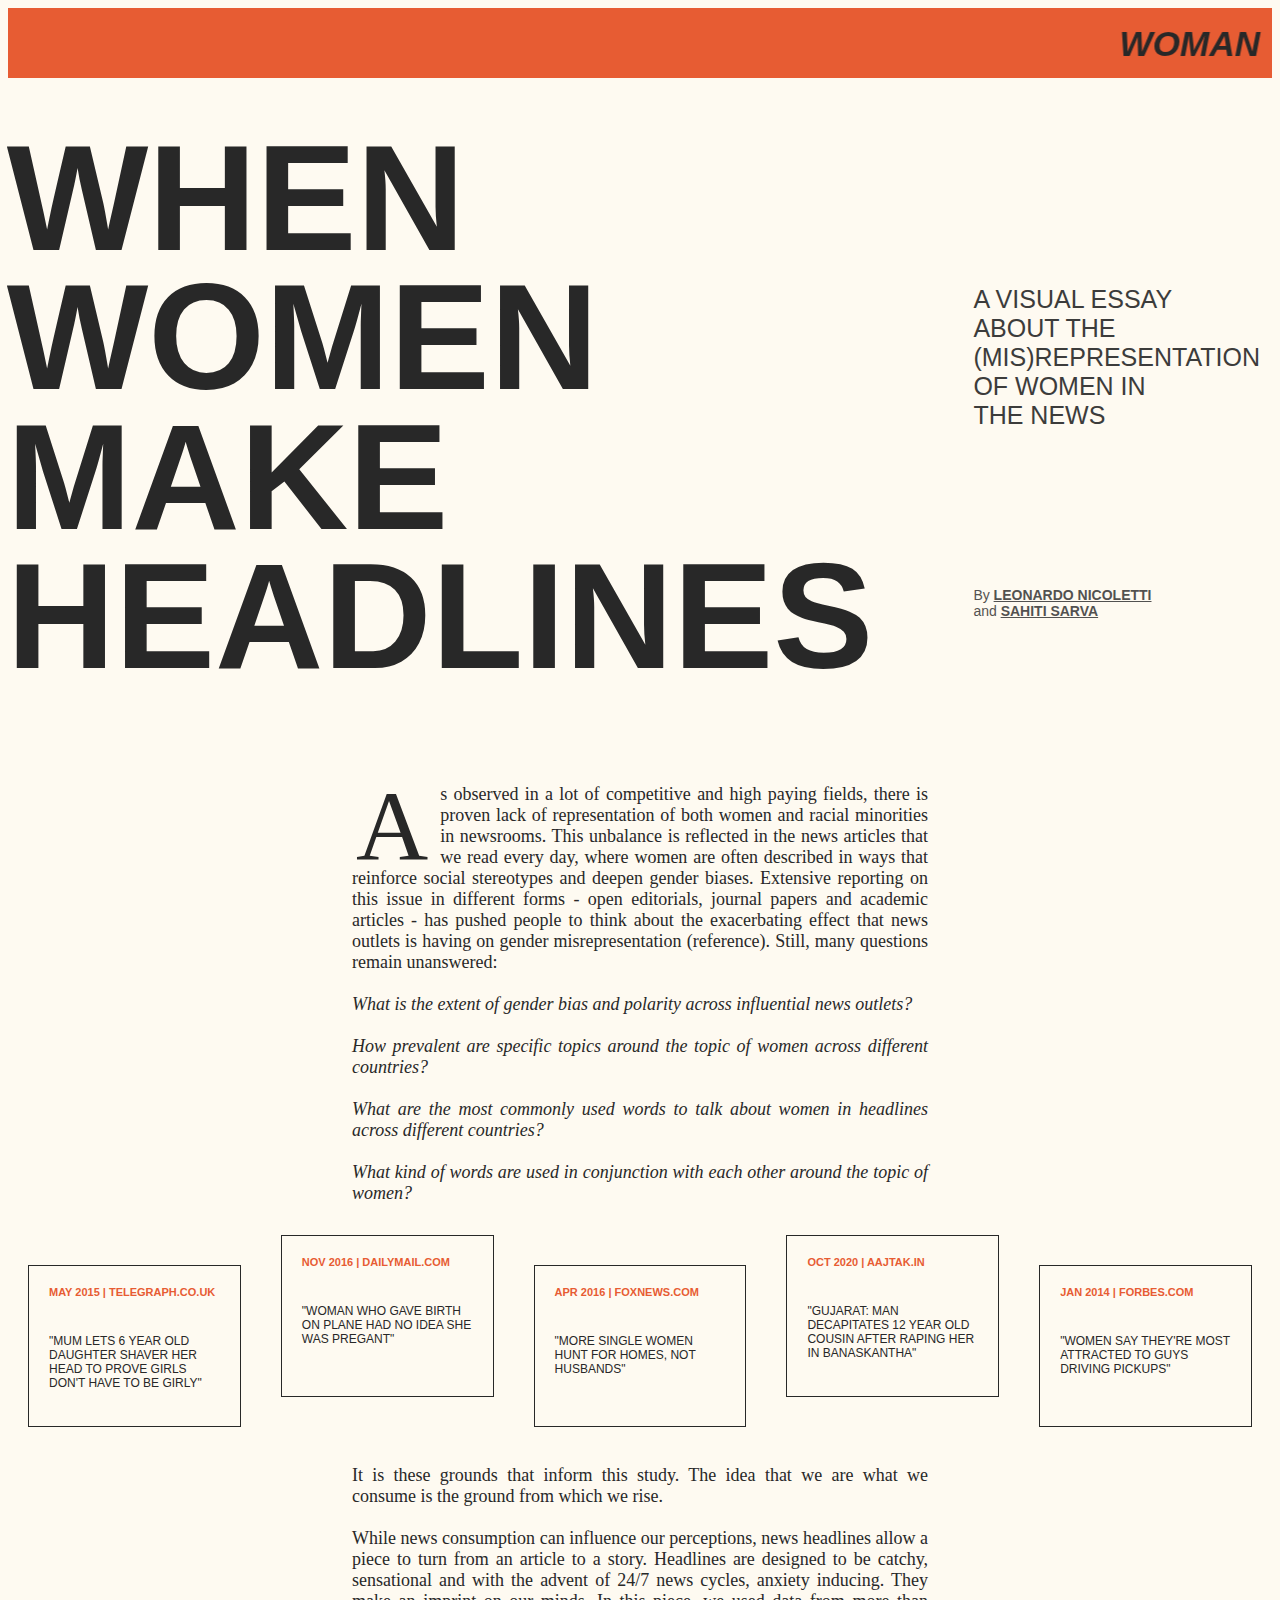
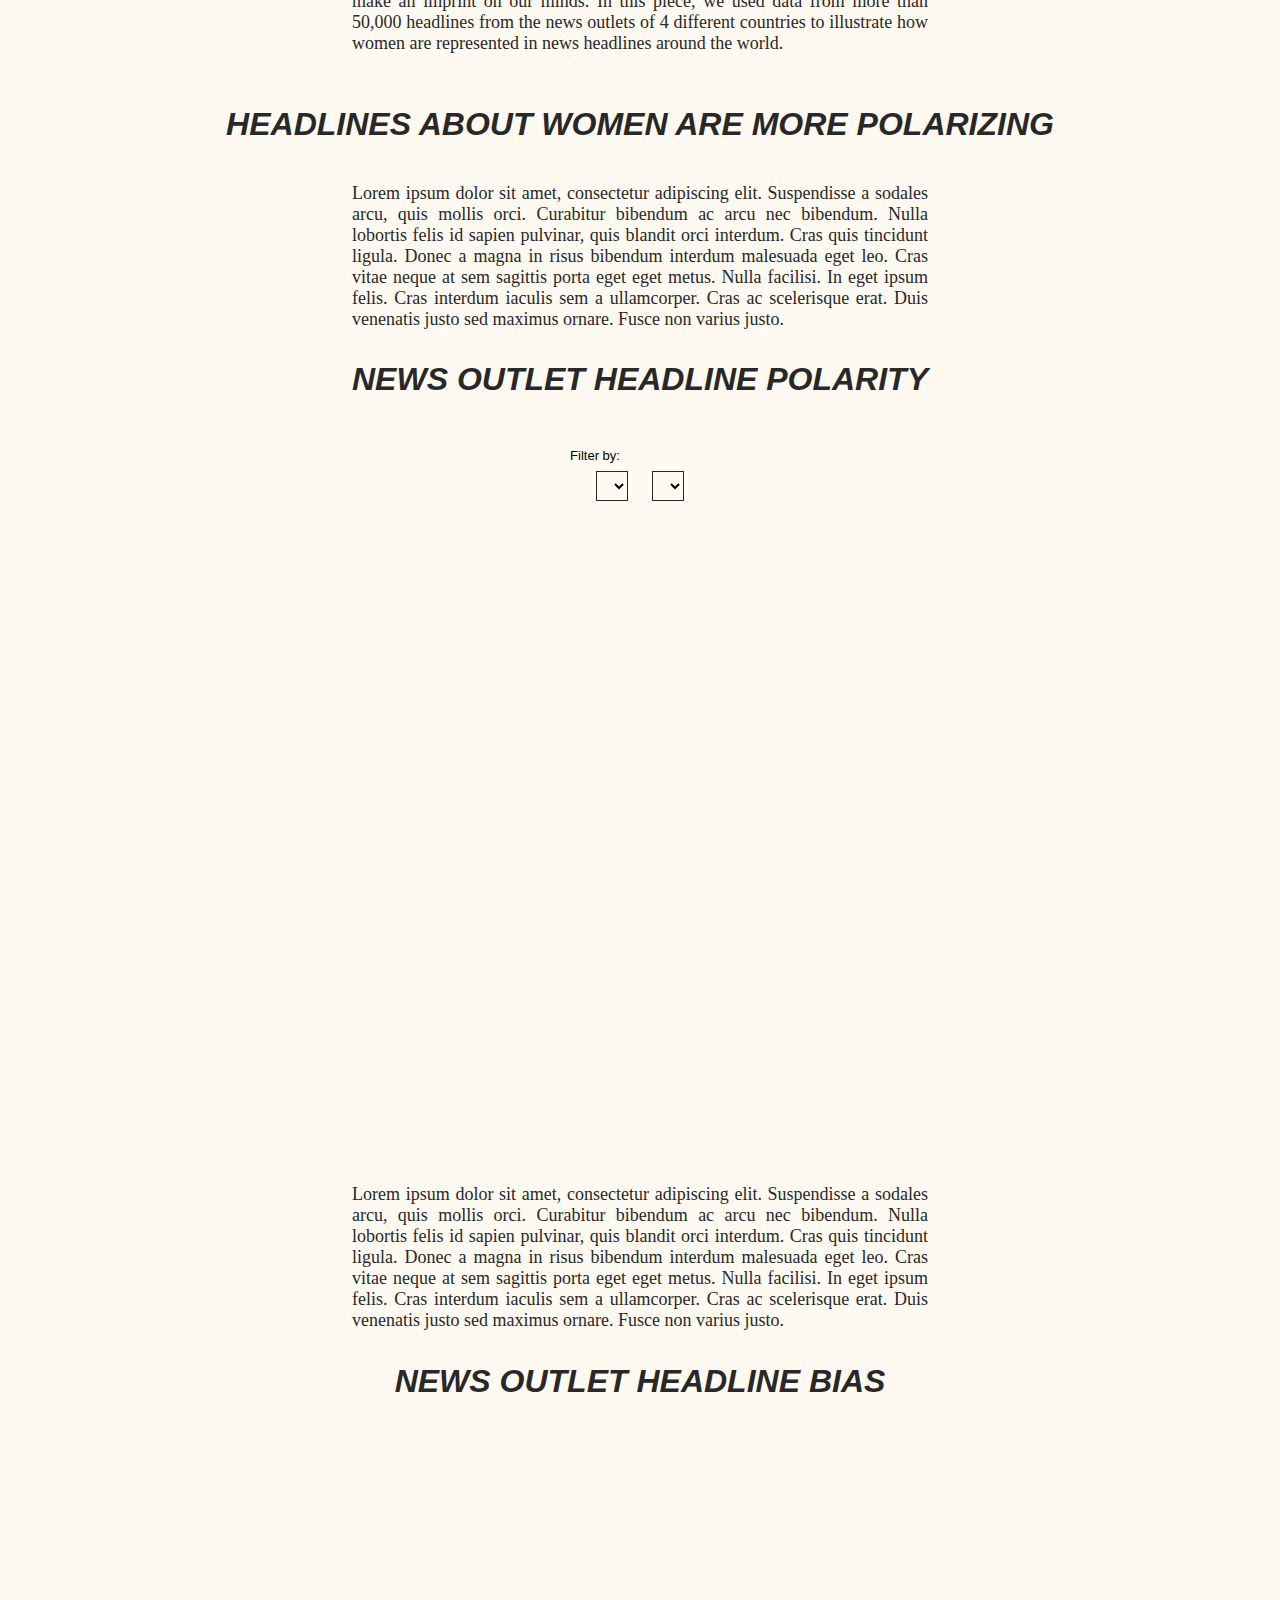
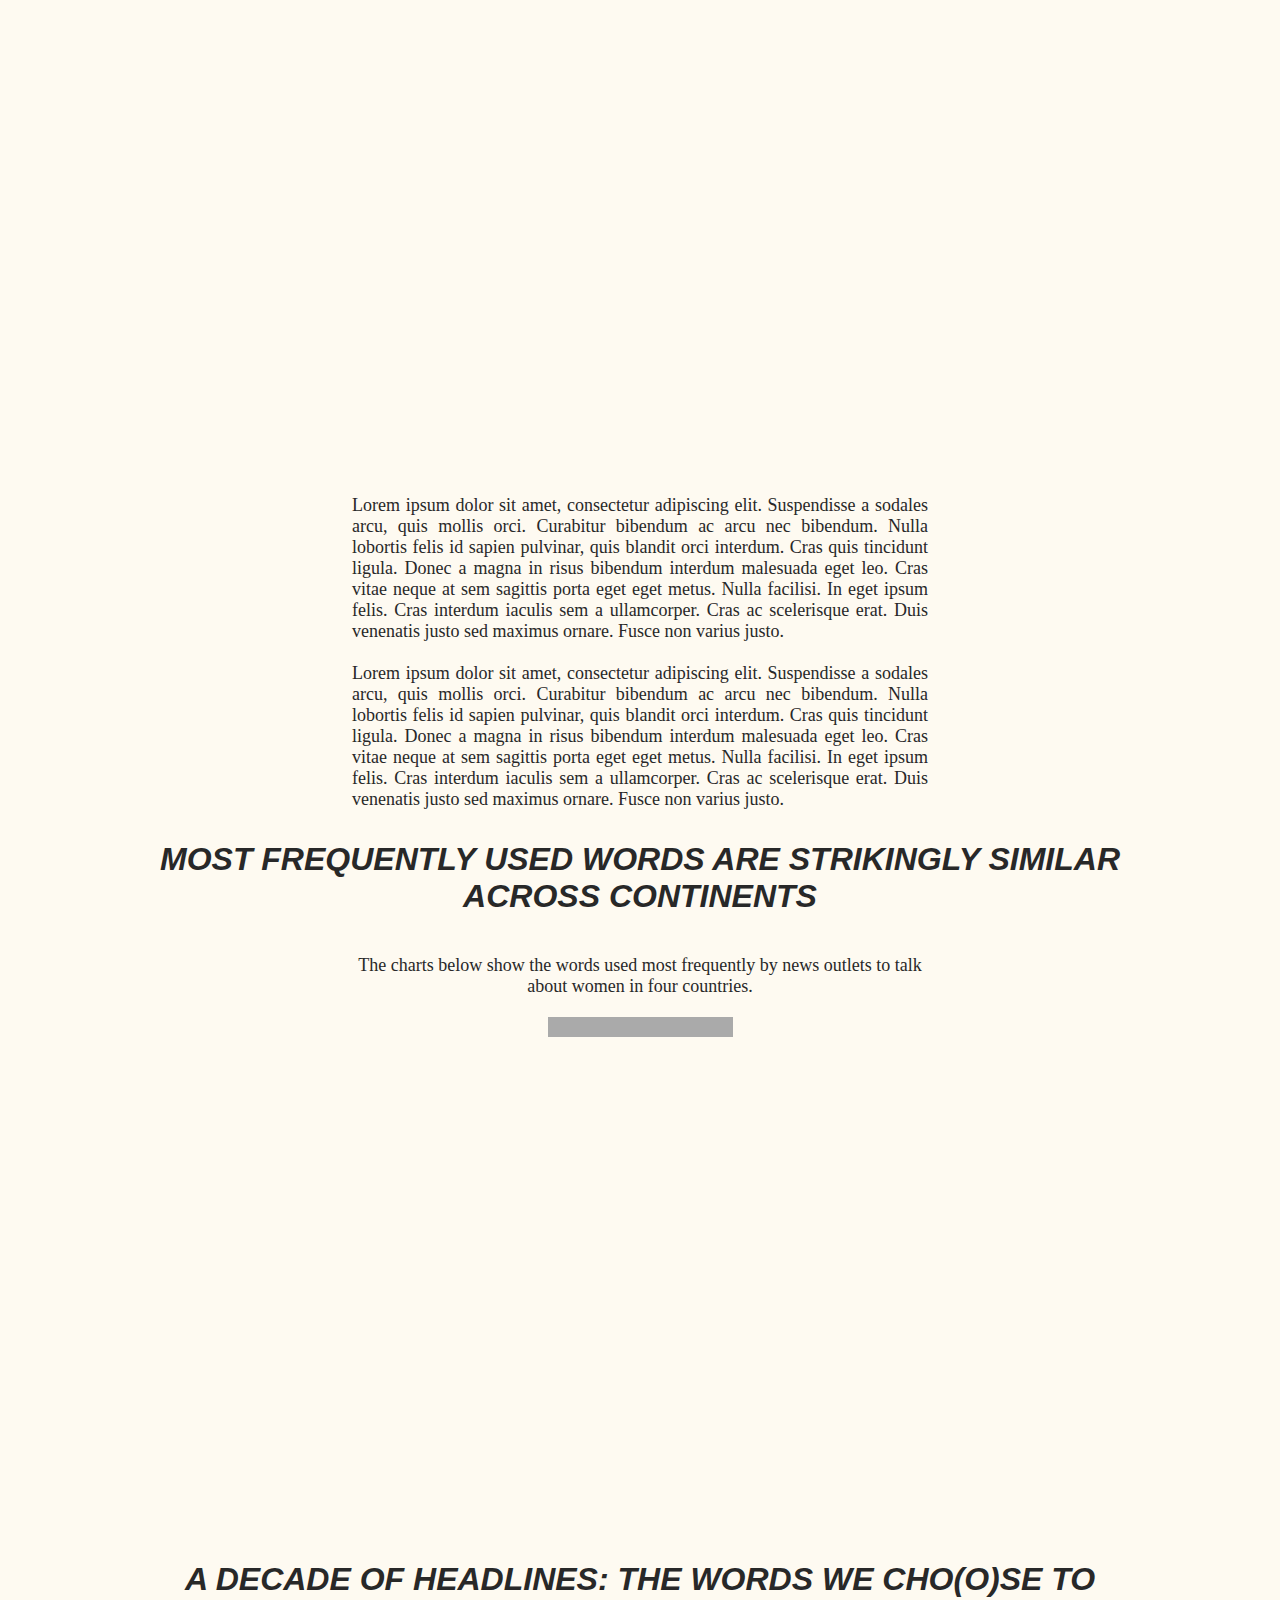
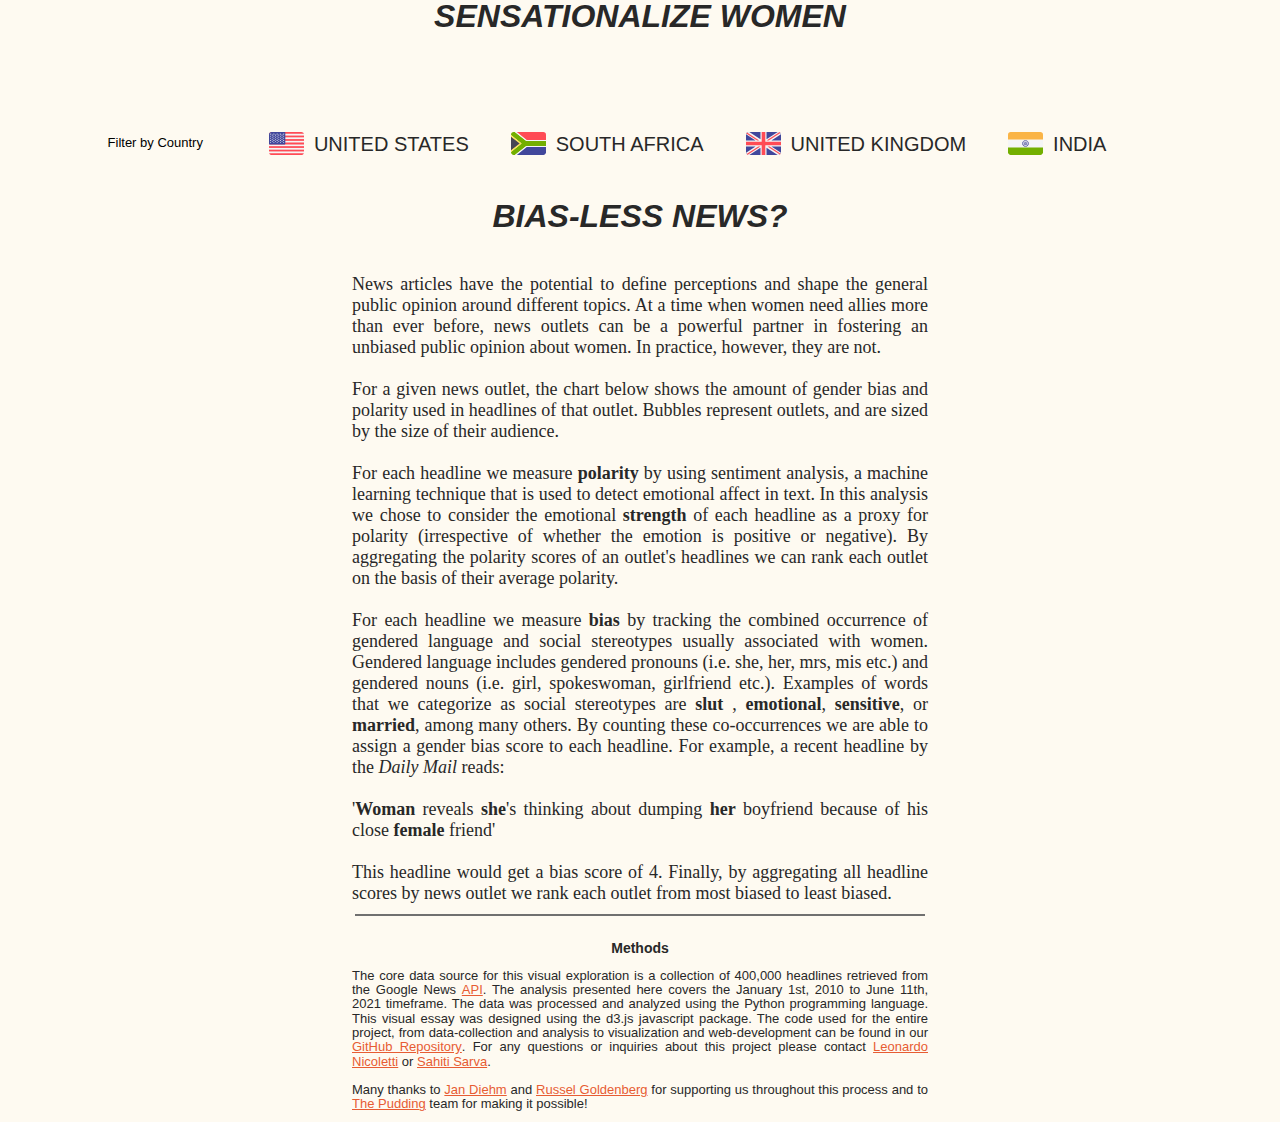
==== final_app/index.html @ f7dad6df "bubble chart filters work, tears of joy" ====
<html>

<head>
    <link rel="stylesheet" href="styles_light.css">
    <!-- <link rel="stylesheet" href="https://cdn.jsdelivr.net/gh/lnicoletti/womeninnews@latest/final_app/styles.css"> -->

</head>
 
<body> 
  <marquee class="txtscroll" behavior="scroll" scrollamount="20" direction="left"><h1> <b>Woman</b> with later start to periods, menopause more likely to reach age 90... <b>Woman</b> may be missing out on outpatient hospital care in northern India... <b>Woman</b> had fatal heart attack due to years of taking antipsychotics, inquest hears... <b>Woman</b> dies after house catches fire in Wythenshawe... <b>Woman</b> found dead in River Goyt following major emergency service presence... <b>Woman</b>, 33, dies following crash on M66 motorway near Bury... <b>Woman</b>, killed in Oldham named as man charged with murder... <b>Woman</b> banned from owning pets after dog left in dark cupboard to starve to death... <b>Woman</b> fined £650 for dropping cigarette butt in town centre... <b>Woman</b> arrested as armed police close off road for several hours... <b>Woman</b> who went missing before being found dead at park was suffering from depression, inquest opening hears... <b>Woman</b>, dies and girl, 16, seriously hurt after fire rips through home in Birmingham... <b>Woman</b> taken to hospital after falling from M60 bridge in early hours... <b>Woman</b> taken to hospital after being hit by car in Stockport... <b>Woman</b> taken to hospital after being rescued from Stalybridge canal... <b>Woman</b> nearly crashes into police officers on M60 after her husband is caught drink driving... <b>Woman</b> spends £10k transforming her home into a pink paradise... <b>Woman</b> confronts masked gang stealing catalytic converter, then this happened... <b>Woman</b> faked terminal cancer to dupe friends into paying for dream wedding... <b>Woman</b>, 31, found dead in a disused graveyard after 18 day search... <b>Woman</b>, two days away from being deported stabbed housemate 30 times... <b>Woman</b> who stabbed boyfriend while high on crack walks free in time for Christmas... <b>Woman</b> who gave birth on flight had no idea she was pregnant... <b>Women</b> suffer more with anxiety, depression during months of isolation due to COVID 19 Gender differences... <b>Women</b> are a valuable human resource, there should be zero tolerance towards gender insensitivity... <b>Women</b> in Data Science: Changing the rules of the game... <b>Woman</b> capable of creating history, future with formidable grace: Rahul Gandhi
</marquee>
  <div class="titleArt">
    <!-- <div class="titlewords">
    <h1 style = "text-align: left" class="title">When<hr class="titleSep"></h1>
    <h1 style = "text-align: left" class="title">Women<hr class="titleSep"></h1>
    <h1 style = "text-align: left" class="title">Make<hr class="titleSep"></h1>
    <h1 style = "text-align: left" class="title">Headlines<hr class="titleSep"></h1>
    </div> -->
      <div class="titlewords">
        <h1 style = "text-align: left" class="title">When</h1>
        <h1 style = "text-align: left" class="title">Women</h1>
        <h1 style = "text-align: left" class="title">Make</h1>
        <h1 style = "text-align: left" class="title">Headlines</h1>
      </div>
      <div class="titleCredits">
        <h1 class="subTitleArt">A visual essay about the (mis)representation of women in the news</h1><br><br><br><br><br><br><br>
        <p class="credits">By 
            <b><a href="https://www.leonardonicoletti.com" target="_blank" class="creditLink">Leonardo Nicoletti</a></b> <br>
            and <b><a href="https://twitter.com/sahitisarva" target="_blank" class="creditLink">Sahiti Sarva</a></b></h1>
      </div>
    </div>
    <!-- <div class="header">
    <h1 style = "text-align: center" class="subTitle" >A visual essay about the representation of women in the news</h1>
    </div>
    <p style = "text-align: center" class="credits">By 
        <b><a href="https://www.leonardonicoletti.com" target="_blank" class="creditLink">Leonardo Nicoletti</a></b> 
        and <b><a href="https://twitter.com/sahitisarva" target="_blank" class="creditLink">Sahiti Sarva</a></b></h1> -->
    <!-- INTRO -->
    <div class="subtitle">
        <p class="description"> 
            <span class="padded-dropcap">A</span>s observed in a lot of competitive and high paying fields, there is proven lack of representation of both women and racial 
            minorities in newsrooms. This unbalance is reflected in the news articles that we read every day, where women are often 
            described in ways that reinforce social stereotypes and deepen gender biases. Extensive reporting on this issue in different 
            forms - open editorials, journal papers and academic articles - has pushed people to think about the exacerbating effect that 
            news outlets is having on gender misrepresentation (reference). Still, many questions remain unanswered: <br> <br>

            <i>What is the extent of  gender bias and polarity across influential news outlets?</i> <br> <br>
            <i>How prevalent are specific topics around the topic of women across different countries?</i> <br> <br>
            <i>What are the most commonly used words to talk about women in headlines across different countries?</i> <br> <br>
            <i>What  kind  of  words  are  used  in  conjunction  with  each  other around the topic of women?</i> <br> <br>

          </div>
    <div class="exampleheadlines">
      <div class="tooltipTL" id="tooltipTLmid">
        <span style="font-size: 11px; color:#E75C33"><b>MAY 2015 | TELEGRAPH.CO.UK</b></span><br><br><br>
        <span style="font-size: 12px; color: #282828">"Mum lets 6 year old daughter shaver her head to prove girls don't have to be girly"</span>
      </div>
      <div class="tooltipTL" id="tooltipTLleft">
        <span style="font-size: 11px; color:#E75C33"><b>NOV 2016 | DAILYMAIL.COM</b></span><br><br><br>
        <span style="font-size: 12px; color: #282828">"Woman who gave birth on plane had no idea she was pregant"</span>
      </div>
      <div class="tooltipTL" id="tooltipTLmid">
        <span style="font-size: 11px; color:#E75C33"><b>APR 2016 | FOXNEWS.COM</b></span><br><br><br>
        <span style="font-size: 12px; color: #282828">"More single women hunt for homes, not husbands"</span>
      </div>
      <!-- <div class="tooltipTL"id="tooltipTLright">
        <span style="font-size: 11px; color:#E75C33"><b>FEB 2017 | NYPOST.COM</b></span><br><br><br>
        <span style="font-size: 12px; color: #282828">"Mom recalls moment she learned daughter killed herself over viral sex tape"</span>
      </div> -->
      <div class="tooltipTL"id="tooltipTLright">
        <span style="font-size: 11px; color:#E75C33"><b>OCT 2020 | AAJTAK.IN</b></span><br><br><br>
        <span style="font-size: 12px; color: #282828">"GUJARAT: man decapitates 12 year old cousin after raping her in Banaskantha"</span>
      </div>
      <div class="tooltipTL" id="tooltipTLmid">
        <span style="font-size: 11px; color:#E75C33"><b>JAN 2014 | FORBES.COM</b></span><br><br><br>
        <span style="font-size: 12px; color: #282828">"Women say they're most attracted to guys driving pickups"</span>
      </div>
    </div>
    <div class="subtitle">
      <p class="description"> 
            It is these grounds that inform this study. The idea that we are what we consume is the ground from which we rise. <br><br>

            While news consumption can influence our perceptions, news headlines allow a piece to turn from an article to a story. Headlines 
            are designed to be catchy, sensational and with the advent of 24/7 news cycles, anxiety inducing. They make an imprint on our minds.
            In this piece, we used data from more than 50,000 headlines from the news outlets of 4 different countries to illustrate how 
            women are represented in news headlines around the world. <br><br></p>
    </div>
    <!-- tooltipTL -->
    <div class="header">
      <h1 style = "text-align: center" class="sectionHeader">Headlines about women are more polarizing</h1>
      </div>
      <div class="lollipop" class="svg-container" style="text-align: center;">
        <div id="lollipopChart"></div>
      </div>
      <div class="subtitle">
        <p class="description"> 
          Lorem ipsum dolor sit amet, consectetur adipiscing elit. Suspendisse a sodales arcu, quis mollis orci. Curabitur bibendum ac arcu nec bibendum. Nulla lobortis felis id sapien pulvinar, quis blandit orci interdum. Cras quis tincidunt ligula. Donec a magna in risus bibendum interdum malesuada eget leo. Cras vitae neque at sem sagittis porta eget eget metus. Nulla facilisi. In eget ipsum felis. Cras interdum iaculis sem a ullamcorper. Cras ac scelerisque erat. Duis venenatis justo sed maximus ornare. Fusce non varius justo.
        </div>
    <div class="header">
      <h1 style = "text-align: center" class="sectionHeader">News outlet headline Polarity</h1>
      </div>
      <div class="bubbleFilters">
        <p style="text-align: center" class="annotationButton">Filter by:</p>
        <div>
          <select id="countrydropdown" class="dropdownOptions"></select>
          <select id="pubdropdown" class="dropdownOptions"></select>
        </div>
      </div>
    <div id="chartP" class="svg-container" style="text-align: center;">
      <svg id="bubblechartPolarity">
          <g class="xAxispolarity" />
          <g class="yAxispolarity" />
          <g id="bodypolarity" />
      </svg>
      </div>
    <div class="subtitle">
      <p class="description"> 
        Lorem ipsum dolor sit amet, consectetur adipiscing elit. Suspendisse a sodales arcu, quis mollis orci. Curabitur bibendum ac arcu nec bibendum. Nulla lobortis felis id sapien pulvinar, quis blandit orci interdum. Cras quis tincidunt ligula. Donec a magna in risus bibendum interdum malesuada eget leo. Cras vitae neque at sem sagittis porta eget eget metus. Nulla facilisi. In eget ipsum felis. Cras interdum iaculis sem a ullamcorper. Cras ac scelerisque erat. Duis venenatis justo sed maximus ornare. Fusce non varius justo.</p>
    </div>
    <div class="header" id="biasSection">
      <h1 style = "text-align: center" class="sectionHeader">News outlet headline bias</h1>
      </div>
    <div id="chartB" class="svg-container" style="text-align: center;">
      <svg id="bubblechartBias">
          <g class="xAxisbias" />
          <g class="yAxisbias" />
          <g id="bodybias" />
      </svg>
    </div>
    <div class="subtitle">
      <p class="description"> 
        Lorem ipsum dolor sit amet, consectetur adipiscing elit. Suspendisse a sodales arcu, quis mollis orci. Curabitur bibendum ac arcu nec bibendum. Nulla lobortis felis id sapien pulvinar, quis blandit orci interdum. Cras quis tincidunt ligula. Donec a magna in risus bibendum interdum malesuada eget leo. Cras vitae neque at sem sagittis porta eget eget metus. Nulla facilisi. In eget ipsum felis. Cras interdum iaculis sem a ullamcorper. Cras ac scelerisque erat. Duis venenatis justo sed maximus ornare. Fusce non varius justo.<br><br>
        Lorem ipsum dolor sit amet, consectetur adipiscing elit. Suspendisse a sodales arcu, quis mollis orci. Curabitur bibendum ac arcu nec bibendum. Nulla lobortis felis id sapien pulvinar, quis blandit orci interdum. Cras quis tincidunt ligula. Donec a magna in risus bibendum interdum malesuada eget leo. Cras vitae neque at sem sagittis porta eget eget metus. Nulla facilisi. In eget ipsum felis. Cras interdum iaculis sem a ullamcorper. Cras ac scelerisque erat. Duis venenatis justo sed maximus ornare. Fusce non varius justo.</p>
    </div>
    <div class="header">
      <h1 style = "text-align: center" class="sectionHeader" id="scoreboardsection">Most frequently used words are strikingly similar across continents</h1>
    </div>
    <div class="subtitle" style="text-align: center">
      <p class="description" style="text-align: center">The charts below show the words used most frequently by news outlets to talk about women in four countries. </p>
    </div>
    <div class="barLegend" style="text-align: center; align-items:center">
        <svg width="185" height="65" style="text-align: center;" id="barLegend">
            <rect width="185" height="20" style="fill:#aaa;stroke:none" />
        </svg>
    </div>
    <div class="centeredCont">
      <div class="container">
        <div id="chart1" class="freqBars"> </div>
        <div id="chart2" class="freqBars"> </div>
        <div id="chart3" class="freqBars"> </div>
        <div id="chart4" class="freqBars"> </div>
      </div>
    </div>
    <!-- 2 TEMPORAL CHART -->
    <div class="header">
    <h1 style = "text-align: center" class="sectionHeader">A decade of headlines: the words we cho(o)se to sensationalize women</h1>
    </div>
      <!-- <div class="subtitle">
        <p class="description">The charts below show the words used most frequently by news outlets to talk about women in <b>India</b>, <b>South Africa</b>,
                the <b>United Kingdom</b>, and the <b>United States</b>. The evolution of each word's usage is charted over time. Are 
                we moving towards more empowering reporting, or have our biases snowballed out of control?</p>
      </div> -->
        <div class="buttons">
          <p style="text-align: center" class="annotationButton">Filter by Country</p>
          <button class="country" value="USA">
            <img src="flags/united-states.svg" class="flag"/>
            <p>United States</p>
          </button>
          <button class="country" value="South Africa">
            <img src="flags/south-africa.svg" class="flag"/>
            <p>South Africa</p>
          </button>
          <button class="country" value="UK">
            <img src="flags/united-kingdom.svg" class="flag"/>
            <p>United Kingdom</p>
          </button>
          <button class="country" value="India">
            <img src="flags/india.svg" class="flag"/>
            <p>India</p>
          </button>
        </div>
      <div id = "stickyXaxis" style="text-align: center;"></div>
      <div id="smChart" class="svg-container3" style="text-align: center;"></div>
    </div>
    <!-- 3 BIAS BUBBLE CHART -->
    <!-- <div class="header" id="bubbleSection">
    <h1 style = "text-align: center" class="sectionHeader">Innocent outlets? The influence of news platforms in reinforcing gender biases</h1>
    </div> -->
    <div class="header" id="conclusionSection">
      <h1 style = "text-align: center" class="sectionHeader">Bias-less news?</h1>
    </div>
    <div class="subtitle">
        <p class="description"> 
            News articles have the potential to define perceptions and shape the general public opinion around 
            different topics. At a time when women need allies more than ever before, news outlets can be a powerful partner in fostering 
            an unbiased public opinion about women. In practice, however, they are not.  <br><br>

            For a given news outlet, the chart below shows the amount of gender bias and polarity
            used in headlines of that outlet. Bubbles represent outlets, and are sized by the size of their audience. <br><br>
            
            For each headline we measure <b>polarity</b> by using sentiment analysis, a machine learning technique that is used to detect 
            emotional affect in text. In this analysis we chose to consider the emotional <b>strength</b> of each headline as a proxy for
            polarity (irrespective of whether the emotion is positive or negative). By aggregating the polarity scores of an outlet's headlines
            we can rank each outlet on the basis of their average polarity. <br><br>

            For each headline we measure <b>bias</b> by tracking the combined occurrence of gendered language and social stereotypes 
            usually associated with women. Gendered language includes gendered pronouns (i.e. she, her, mrs, mis etc.) and 
            gendered nouns (i.e. girl, spokeswoman, girlfriend etc.). Examples of words that we categorize as social stereotypes 
            are <b> slut </b>, <b>emotional</b>, <b>sensitive</b>, or <b>married</b>, among many others. By counting these co-occurrences 
            we are able to assign a gender bias score to each headline. For example, a recent headline by the <i>Daily Mail</i> reads:<br><br>
             '<b>Woman</b> reveals <b>she</b>'s thinking about dumping <b>her</b> boyfriend because of his close <b>female</b> friend'<br><br> 
            This headline would get a bias score of 4. Finally, by aggregating all headline scores by news outlet we rank each outlet from most biased to least biased.
    </div>
    <!-- <div class="buttons">
        <h2 style = "text-align: center">Which news outlets are more <button id="Gender Bias" type="button" value="bias">biased</button>
        or <button id="Polarity" type="button" value="polarity">polarizing</button> when talking about <b>women</b>?</h2>
    </div> -->
    <hr class="methodSep">
    <h5 class="inputTitle">Methods</h4>
    <div class="subtitle">
        <p class="methodDescription"> 
            The core data source for this visual exploration is a collection of 400,000 headlines retrieved from the Google News 
            <a href="https://rapidapi.com/newscatcher-api-newscatcher-api-default/api/google-news/pricing" target="_blank" class="intextLink">API</a>. 
            The analysis presented here covers the January 1st, 2010 to June 11th, 2021 timeframe. The data was processed and analyzed using the Python programming language.
            This visual essay was designed using the d3.js javascript package. The code used for the entire project, from data-collection and analysis to visualization and web-development can be found 
            in our <a href="https://github.com/lnicoletti/womeninnews" target="_blank" class="intextLink">GitHub Repository</a>. For any questions or inquiries about this project
            please contact <a href="https://www.leonardonicoletti.com/about" target="_blank" class="intextLink">Leonardo Nicoletti</a> or 
            <a href="https://twitter.com/sahitisarva" target="_blank" class="intextLink">Sahiti Sarva</a>.<br><br>
            Many thanks to <a href="https://pudding.cool/author/jan-diehm/" target="_blank" class="intextLink">Jan Diehm</a>
            and <a href="https://pudding.cool/author/russell-goldenberg/" target="_blank" class="intextLink">Russel Goldenberg</a> for supporting us throughout this process and to 
            <a href="https://pudding.cool/" target="_blank" class="intextLink">The Pudding</a> team for making it possible!</p>
    </div>
    <svg id="tooltipHeadline"></svg>
    <div id="tooltipInfo"></div>
</body>
<script src="https://d3js.org/d3.v6.min.js"></script>
<!-- <script src="https://cdnjs.cloudflare.com/ajax/libs/d3/5.10.0/d3.js" integrity="sha512-DyoWbEfs+NLId7Ocar5ViC9tUvCns1vA3y4hwGylwZ6t1Xi7zf2OKWYEf2O/ZzycZcVEuXc4Gxxb6cwY15niHg==" crossorigin="anonymous"></script><script src="https://cdnjs.cloudflare.com/ajax/libs/jquery/3.5.1/jquery.min.js"></script> -->
<script src="https://cdnjs.cloudflare.com/ajax/libs/jquery/3.5.1/jquery.min.js"></script>
<script src="index.js"></script>
<!-- <script src="https://cdn.jsdelivr.net/gh/lnicoletti/womeninnews@4856f13/final_app/index.js"></script> -->


</html>
---- final_app/styles_light.css ----
/* CSS Styles */

/* scrolling text at the top */

   /* -------- Marquee method*/

   .txtscroll {
    height: 70px;  
    /* overflow:hidden; */
    /* position: relative; */
    background-color:#E75C33;
   }

   .txtscroll h1 {
    font-size: 2.2em;
    color: #282828;
    /* position: absolute; */
    font-family: Arial, Helvetica, sans-serif;
    text-transform: uppercase;
    font-weight: 500;
    margin: 16;
    font-style: italic;
    /* line-height: 50px; */
    /* text-align: left; */

   }

/* ---------------------- */
body {
    background-color: #FEFAF1;
}

.annotation {
    fill: black;
    font-family: Helvetica;
    font-size: 13px;
    text-anchor: middle;
    transform: translate(-45px, 6px)
}

.annotationButton {
    fill: black;
    font-family: Helvetica;
    font-size: 13px;
    text-anchor: middle;
    transform: translate(-45px, 15px)
}
.padded-dropcap {
    padding-left: 10px;
    padding-right: 10px;
    float: left;
    position: relative;
    top: -0.15em;
    margin-bottom: -0.5em;
    margin-left: -6px;
    margin-right: 2px;
    font-size: 100px;
    font-family: Georgia;
    color: #282828;
  }

  #hoverGuide {
    font-size: 17px;
    fill:#282828;
    font-weight: bold; 
    font-family: sans-serif;
  }

  #hoverGuideLine {
      stroke: #282828;
      stroke-width: 0.8px;
  }

  .txt-rotate {
    fill: #282828;
  }
  
#tooltipText {
    /* border: solid 1px #282828;
    top: 10px;
    left: 0px;
    padding: 5px; */
    /* font-size: 12px; */
    font-family: Arial, Helvetica, sans-serif;
    /* position: fixed; */
    display: block;
    /* background-color: none; */
    /* fill:rgb(196, 195, 195);            */
    /* color:#282828;            */
}

.tooltipTL {
    font-family: Arial, Helvetica, sans-serif;
    /* font-size: 10px; */
    color: #161616;
    background-color: #FEFAF1;
    border: 1.5px #282828 solid;
    /* font-weight: 500; */
}

#tooltipTLleft {
    width: 220px;
    height: 120px;
    margin-left: 20;
    margin-right: 20;
    padding:20;
    text-transform: uppercase;
}

#tooltipTLmid{
    width: 220px;
    height: 120px;
    transform: translateY(30px);
    margin-left: 20;
    margin-right: 20;
    padding:20;
    text-transform: uppercase;
}

#tooltipTLright {
    width: 220px;
    height: 120px;
    margin-left: 20;
    margin-right: 20;
    padding:20;
    text-transform: uppercase;
}

.exampleheadlines {
    display: flex;
    flex-direction: row;
    /* text-align: center; */
    justify-content: center;
    margin-bottom: 50;
}

#tooltipHeadline {
    /* border: solid 1px #282828; */
    top: 10px;
    left: 0px;
    padding: 5px;
    position:fixed;
    visibility: hidden;
    /* opacity:0; */
    /* hide it for when theres no hovering */
    /* display:none; */
    background-color: #FEFAF1;
}


#tooltipHeadline path {
    fill: none
}

.forceText {
font-weight: bold;
font-family: Arial, Helvetica, sans-serif;
font-size: 8px;
text-anchor: middle;
fill: silver;
}

.forceCircles {
    fill: #FEFAF1;
    /* opacity: 1; */
    stroke: #282828;
    stroke-width: 0.6px;
    /* stroke: #FEFAF1 */
}

.themesText {
    font-weight: bold;
    font-family: Arial, Helvetica, sans-serif;
    font-size: 14px;
    text-anchor: middle;
    fill: #282828;
    }

/* .forceLogo {
    display: ;
    margin-left: auto;
    margin-right: auto;
    width: 5%;
    display: flex;
    align-items: center;
    justify-content: center;

    } */

/* .xAxis text, .yAxis text{
fill: silver;
font-size: 10px;
font-family: Arial, Helvetica, sans-serif;
} */

.xAxis line, .yAxis line{
stroke: silver;
}

.xAxis text {
font-family: Arial, Helvetica, sans-serif;
}

.xAxis path, .yAxis path {
  display: none;
}

#xAxisLabel {
    font-size: 17px;
    fill: #282828;
    font-family: sans-serif

}

.axisLabel {
font-weight: bold;
font-family: Arial, Helvetica, sans-serif;
}

h1 {
    /* text-align: left; */
    font-family: Georgia;
    /* font-size: x-large; */
    font-style: bold;
    color: #282828
    }

.title {
    /* margin-top: 80px; */
    margin-bottom: 30px;
    font-weight:900;
    font-size:150px;
    max-width: 1200px;
    text-align: center;
    font-family: Arial, Helvetica, sans-serif;
    /* font-family: Georgia, 'Times New Roman', Times, serif; */
    /* font-size: x-large; */
    font-style: bold;
    text-transform: uppercase;
    color: #282828;
    /* font-weight: 900; */
    /* font-size: 200px; */
    line-height: 39px;
}

.subTitleArt {
    font-weight:500;
    font-size:25px;
    opacity: 0.9;
    font-family: Arial, Helvetica, sans-serif;
    text-transform: uppercase;
    /* padding-left: 1000px; */
    /* padding-right: 200px; */
    /* margin-top: 0px;
    margin-bottom: 0px; */
}

.creditLink{
    color: #282828;
    text-transform: uppercase;
}

.credits {
    font-weight:500;
    font-size:14;
    opacity: 0.8;
    /* margin-bottom: 50px; */
    font-family: Arial, Helvetica, sans-serif;
    color: #282828;
    position:absolute;
}

.sectionHeader {
    /* text-align: left; */
    font-family: Arial, Helvetica, sans-serif;
    font-style: italic;
    font-weight: 900px;
    color: #282828;
    max-width: 1000;
    text-anchor: middle;
    justify-content:left;
    text-transform: uppercase;
    }

h2 {
    /* text-align: left; */
    font-family: Georgia;
    /* font-size: x-large; */
    font-style: bold;
    color: #282828
    }

h4 {
/* text-align: left; */
font-family: Cambria, Cochin, Georgia, Times, 'Times New Roman', serif;
font-size: x-large;
font-style: bold;
color: #282828
}

h5 {
/* text-align: left; */
font-family: Cambria, Cochin, Georgia, Times, 'Times New Roman', serif;
font-size:medium;
/* font-style:oblique; */
font-weight: 600;
text-align: center;
margin-bottom: 0;
color: #282828
}

.description {
max-width: 45vw;
text-align: justify;
text-anchor: middle;
color: #282828;
/* font-family: Verdana, Geneva, Tahoma, sans-serif; */
font-family: Georgia, 'Times New Roman', Times, serif;
font-size: 18px;
margin-bottom: 0;
}

.subtitle {
margin-top: 0;
margin-bottom: 10;
display: flex;
justify-content: center;
}

.header {
justify-content: center;
display: flex;
text-anchor: middle;
}

.titleArt {
justify-content: center;
display: flex;
text-anchor: middle;
margin-bottom: 100px;
/* padding: 100px; */
flex-direction: row;
/* border: 1px red solid; */
/* max-width: 100%; */
/* margin-top: 100px; */
/* border: 2px solid #282828; */
}

/* .titlewords { */
    /* border: 1.5px solid #282828;
    padding-top: 0px;
    transform: translate(); */
    /* margin-left: 0px; */
    /* margin-right: 50px; */

/* } */

.titlesep {
  width: 100%;
  /* margin-left: auto;
  margin-right: auto; */
  border: 0.1px solid #282828;
  transform: translate(0,32px);
  line-height: 0px;
  margin-top: 0px;
  margin-bottom: 0px;
}

.titleCredits {
    justify-content: center;
    /* display: flex; */
    /* text-anchor: middle; */
    /* text-align: center; */
    vertical-align: middle;
    max-width: 200px;
    padding-left: 100px;
    padding-right: 100px;
    padding-top: 190px;
    /* border:1px solid #282828 */
    /* margin-left: 50px; */
    /* margin-right: 0px; */

}

.dropOptions {
font-family: Cambria, Cochin, Georgia, Times, 'Times New Roman', serif;
font-size: x-large;
font-weight: bold;
}

.buttons {
justify-content: center;
display: flex;
margin-top: 50px;
}

button {
border-color: #FEFAF1;
background-color: #FEFAF1;
color: #282828;
font-weight: 400px;
border-style:solid;
border-width: 1;
/* color: white; */
padding: 0px 20px;
margin-top: 5;
text-align: center;
text-decoration: none;
/* display: inline-block; */
font-size: 20px;
font-family: Arial, Helvetica, sans-serif;
text-transform: uppercase;
/* max-height: 500px; */
/* transform: translateY(9px); */
}

/* button text {
    transform: translateY(100px);
} */



#wordFreq {
    margin-top: 0;
    margin-bottom: 100
}

button:hover {
background-color: #fdf4de;
color: #161616;
}

button:focus {
    background-color: #F7DC5B    ;
    color: #161616;
    font-weight: 900px;

    }

/* button:focus{
font-weight: bold;
} */

select::selection{
    background-color: #F7DC5B    ;
    color: #161616;
    font-weight: 900px;
}

.flag {
    /* padding: 10px; */
    height:35px;
    text-anchor: middle;
    padding-right: 10px;
    transform: translateY(13px);

}

.country {
    display: flex;
    flex-direction: row
}

.search {
text-align: center;
}

.legend circle {
fill: none;
stroke: #282828;
}

.legendBubble {
    fill: none;
    stroke: #282828;
    stroke-width: 0.8;
    }

.legend text {
fill: silver;
font: 8px sans-serif;
text-anchor: end;
}

.svg-container {
display: inline-block;
position: relative;
width: 95%;
padding-bottom: 40%;
margin-left: 2.5%;
margin-right: 2.5%;
vertical-align: top;
overflow: hidden;
}

.svg-container2 {
    display: inline-block;
    position: relative;
    width: 95%;
    padding-bottom: 50%;
    margin-left: 2.5%;
    margin-right: 2.5%;
    vertical-align: top;
    overflow: hidden;
    }

.svg-content {
display: inline-block;
position: absolute;
text-align: center;
top: 50;
left: 0;
}

#tooltipCluster {
    border: solid 1px #282828;
    padding: 10px;
    /* change the tooltip so that its position can be moved around */
    position: fixed;
    /* hide it for when theres no hovering */
    display: block;
    /* background-color: white; */
    color:#03071e;            
}

#tooltipInfo {
    border: solid 1px #282828;
    /* visibility:hidden; */
    padding: 10px;
    max-width: 180px;
    text-align: justify;
    /* change the tooltip so that its position can be moved around */
    position: fixed;
    /* hide it for when theres no hovering */
    display: block;
    color: #282828; 
    /* background-color: white; */
    background-color: #FEFAF1;           
}

.clusterLegend {
    display: block;
    margin-left: auto;
    margin-right: auto;
    /* width: 50%; */
  }

.netbars {
    display: grid;
    grid-template-columns: 27vw 65vw; 
    grid-template-rows: 60vh 60vh 60vh 60vh;
    column-gap: 0vw;
    row-gap: 40vh;
    align-items: center;
    margin-top:30vh;
    margin-left:4vw;
    margin-right:4vw;
    }

.barLegend {
    margin-top:20px;
    padding-bottom:10px
}

/* .barLegendText {
    font-size: 12px;
    font-family: sans-serif;
    fill:silver;
    text-anchor: start;
    text-align:center;
    opacity:0.65
} */

.barLegendText {
    font-size: 13px;
    font-family: Georgia;
    fill:silver;
    text-anchor: start;
    text-align:left;
    opacity:0.9;
    font-weight: 800;
}

/* sticky axis for wavy chart */
#stickyXaxis {
    /* position: -webkit-sticky; */
    position: sticky;
    top: 0;
    background-color: #FEFAF1;
    fill: #282828;
    color: #282828;
    stroke-width: 1;
    font-weight: 800;
    font-size: 12
    /* z-index:0; */
}

.wordText {
    text-anchor: end;
    fill: #282828;
    font-weight: bold;
    font-size: 14px;
    font-family: Helvetica;
    text-transform: uppercase
}


.timeRuler {
    z-index:10;
    position:fixed;
    stroke:#282828;
    fill: none;
    stroke-width: 1;
    width: 20;
    /* opacity: 0.2 */

}

/* .SMaxisSticky {
    background-color: #c0c0c0;
    position:fixed;
    top:0;
    width:100%;
    z-index:100;
} */

/* FIRST BAR CHART */

/* .container {
    display: grid;
    grid-template-columns: repeat(auto-fit, 17vw);
    grid-template-rows: 70vh; 
    grid-column-gap: 2vw;
    transform: translateX(12vw)
  } */
    /* grid-template-columns: 15vw 15vw 15vw 15vw; */
    /* grid-template-columns: repeat(auto-fit, 17vw); */
    /* align-items: center; */
    /* justify-items: center;  */

  .container {
    display: flex;
    flex-wrap: nowrap;
    flex-direction:row;
    justify-content: center;
    /* flex-direction: row; */
    /* grid-template-columns: 15vw 15vw 15vw 15vw; */
    /* grid-template-columns: repeat(auto-fit, 17vw); */
    /* grid-template-columns: repeat(auto-fit, 17vw);
    grid-template-rows: 70vh; 
    grid-column-gap: 2vw;
    transform: translateX(12vw) */
    /* align-items: center; */
    /* justify-items: center;  */
  }

  /* .centeredCont {
    justify-content: center;
    align-items: center;
    justify-items: center;
    text-align: center;

    } */
  

  .freqBars {
    width: 16vw;
    height:35vw
    /* margin: 0 auto; */
  }

  .movingHeadline{
    font-size: 20px;
    font-family: sans-serif
}

#hlAnimation {
    height: 15vh;
}

.barChart {
    /* font-size: 13px;
    font-family: Helvetica; */
    /* fill:cyan; */
    text-anchor: start;
    text-align:left;

}

.yAxis text {
    font-family: Arial, Helvetica, sans-serif;
    text-align: center;
    text-anchor: end;
    fill: silver;
    font-weight: bold;
}
    

span{
    color: silver;
    font-family: sans-serif
}

/* method section */

.inputTitle {
    font-family: Arial, Helvetica, sans-serif;
    font-size:14px;
    color: #282828;
  }

  .methodDescription {
    /* max-width: 520px; */
    text-align: justify;
    text-anchor: middle;
    /* color: rgb(167, 167, 167); */
    font-family: Verdana, Geneva, Tahoma, sans-serif;
    font-size: small;
    margin-bottom: 0;
    line-height: 1.1;
    max-width: 45vw;
    text-align: justify;
    text-anchor: middle;
    color: #282828;
    /* color: rgb(167, 167, 167); */
    /* font-family: Verdana, Geneva, Tahoma, sans-serif; */
}

.methodSep {
  width: 45%;
  margin-left: auto;
  margin-right: auto;
  border: 0.1px solid;
  color:rgb(112, 112, 112)

}

.intextLink{
    color: #E75C33;
    font-weight:500;
    text-decoration: underline;
  }

  /* Polarity Comparison bubble chart styling */
  .polarityCompyAxis text {
    font-family: Helvetica;
    text-align: left;
    text-anchor: end;
    fill: #282828;
    font-size: 14px;
    font-weight: bold;
    text-transform: uppercase;
  }
  
   .grid {
    stroke: lightgrey;
    stroke-width: 1px;
    
    shape-rendering: crispEdges;
  }
  
  .polarityCompBubbleLeft {
    /* fill: #FEFAF1; */
    fill: #282828;
    stroke: #282828;
    stroke-width: 2.5px;
    box-sizing: border-box;
  
  }
  
  .polarityCompBubbleRight {
    fill: #0BBF99;
    stroke: #282828;
    /* fill: #FEFAF1;
    stroke: #0BBF99; */
    stroke-width: 2.5px;
    box-sizing: border-box;
    
  }
  
  .polarityCompFemText {
    fill: #0BBF99;
    font-family: Helvetica;
    font-weight: bold;
    font-size: 13px;
    text-anchor: middle;
    transform: translate(0,-40px);
  }

  .polarityDiffAnnotation {
    fill: #0BBF99;
    font-family: Helvetica;
    font-weight: 400;
    font-size: 12px;
    text-anchor: left;
    transform: translate(20px, -10px);
  }
  
  .polarityCompAllText {
    fill: black;
    font-family: Helvetica;
    font-size: 13px;
    text-anchor: middle;
    transform: translate(0,-20px)
  }
  
  
  .polarityCompxAxisLabel {
    font-size: 12px;
    fill: #282828;
    font-family: sans-serif
  
  }
  
  
  .polarityCompxAxis {
    display:none;
  } 

  .lollipop {
      transform: translate(-90px, 0);
  }

  /* dropdown */

  .dropdownOptions {
    border-color:#282828;
    background-color: #FEFAF1;
    border-width: 0.5;
    border-style: solid;
    font-size: 14px;
    text-transform: uppercase;
    /* font-weight: bold; */
    padding: 5;
    margin: 10;
  }

  .dropdownOptions.active {
    background-color: #E75C33;
  }

  .bubbleFilters {
    /* display: flex; */
    /* flex-direction: row; */
    text-align: center;
    background-color: #FEFAF1;
    z-index: 1;
    }
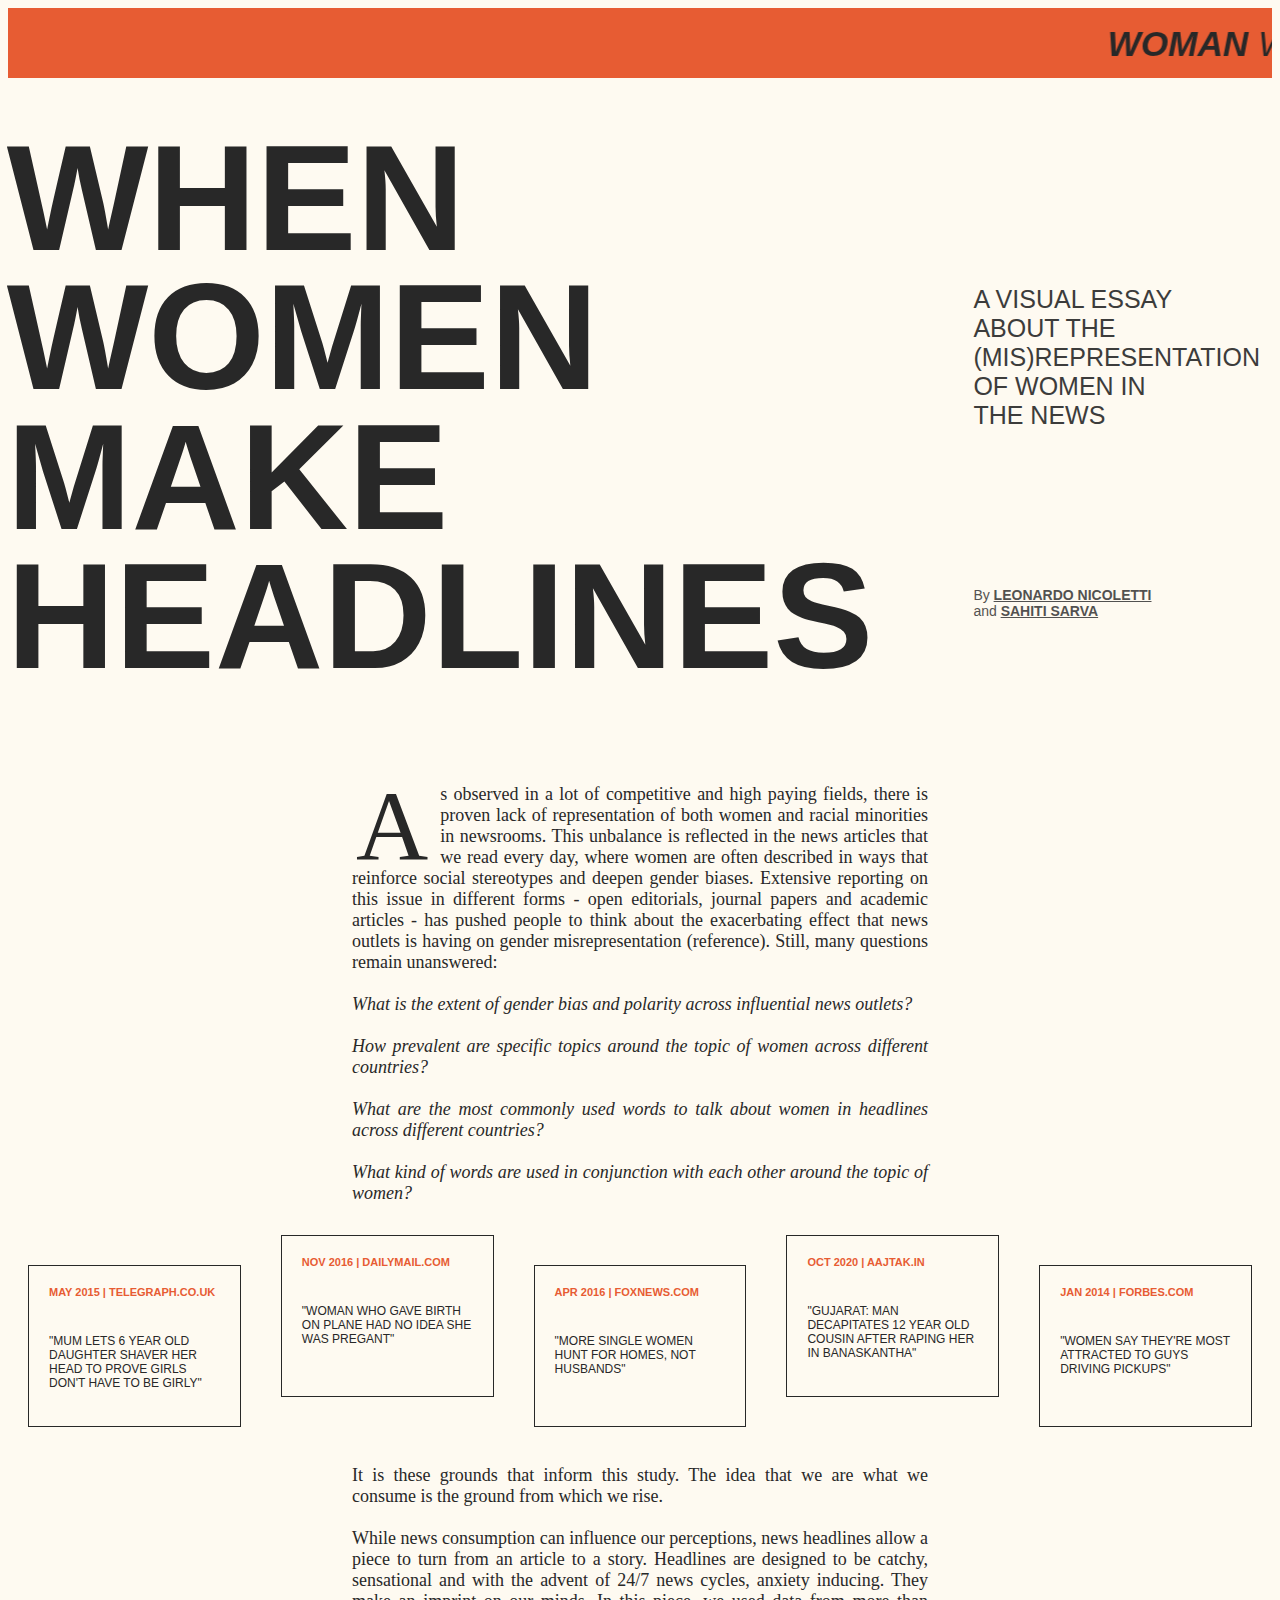
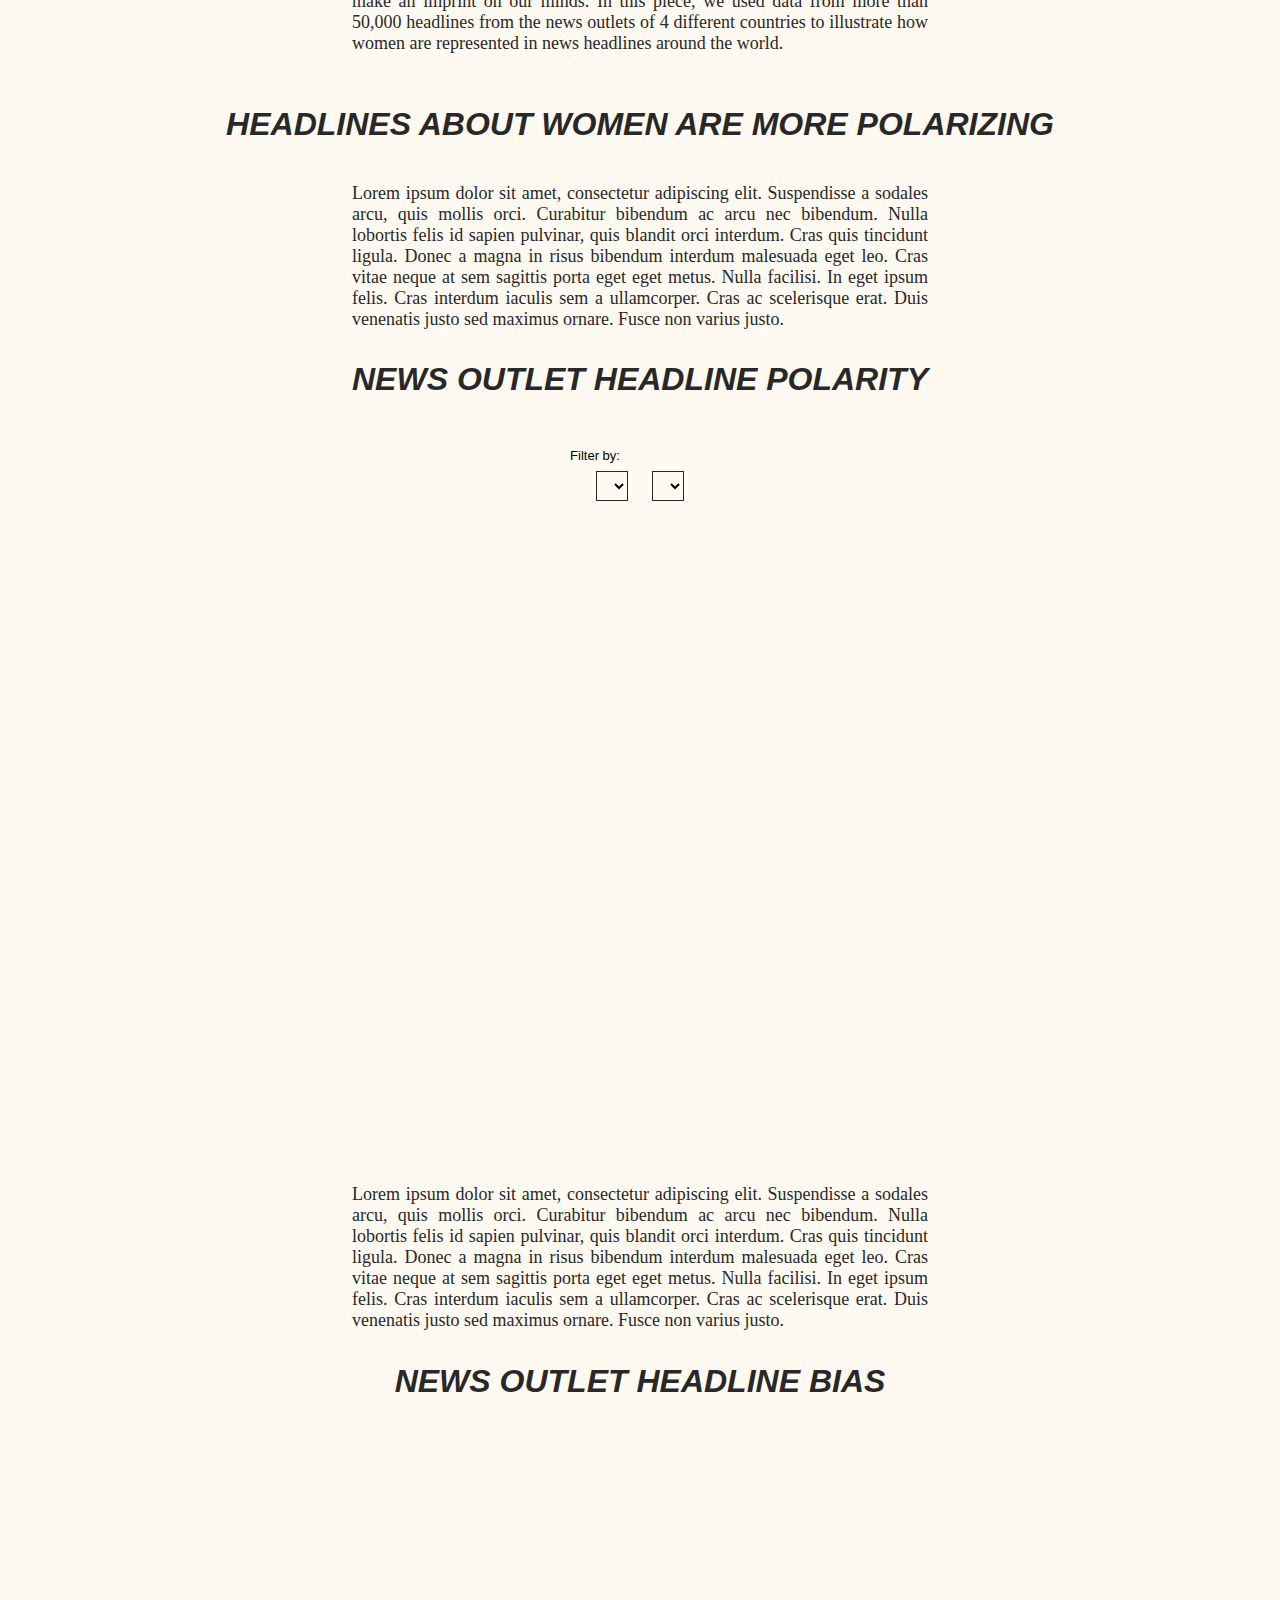
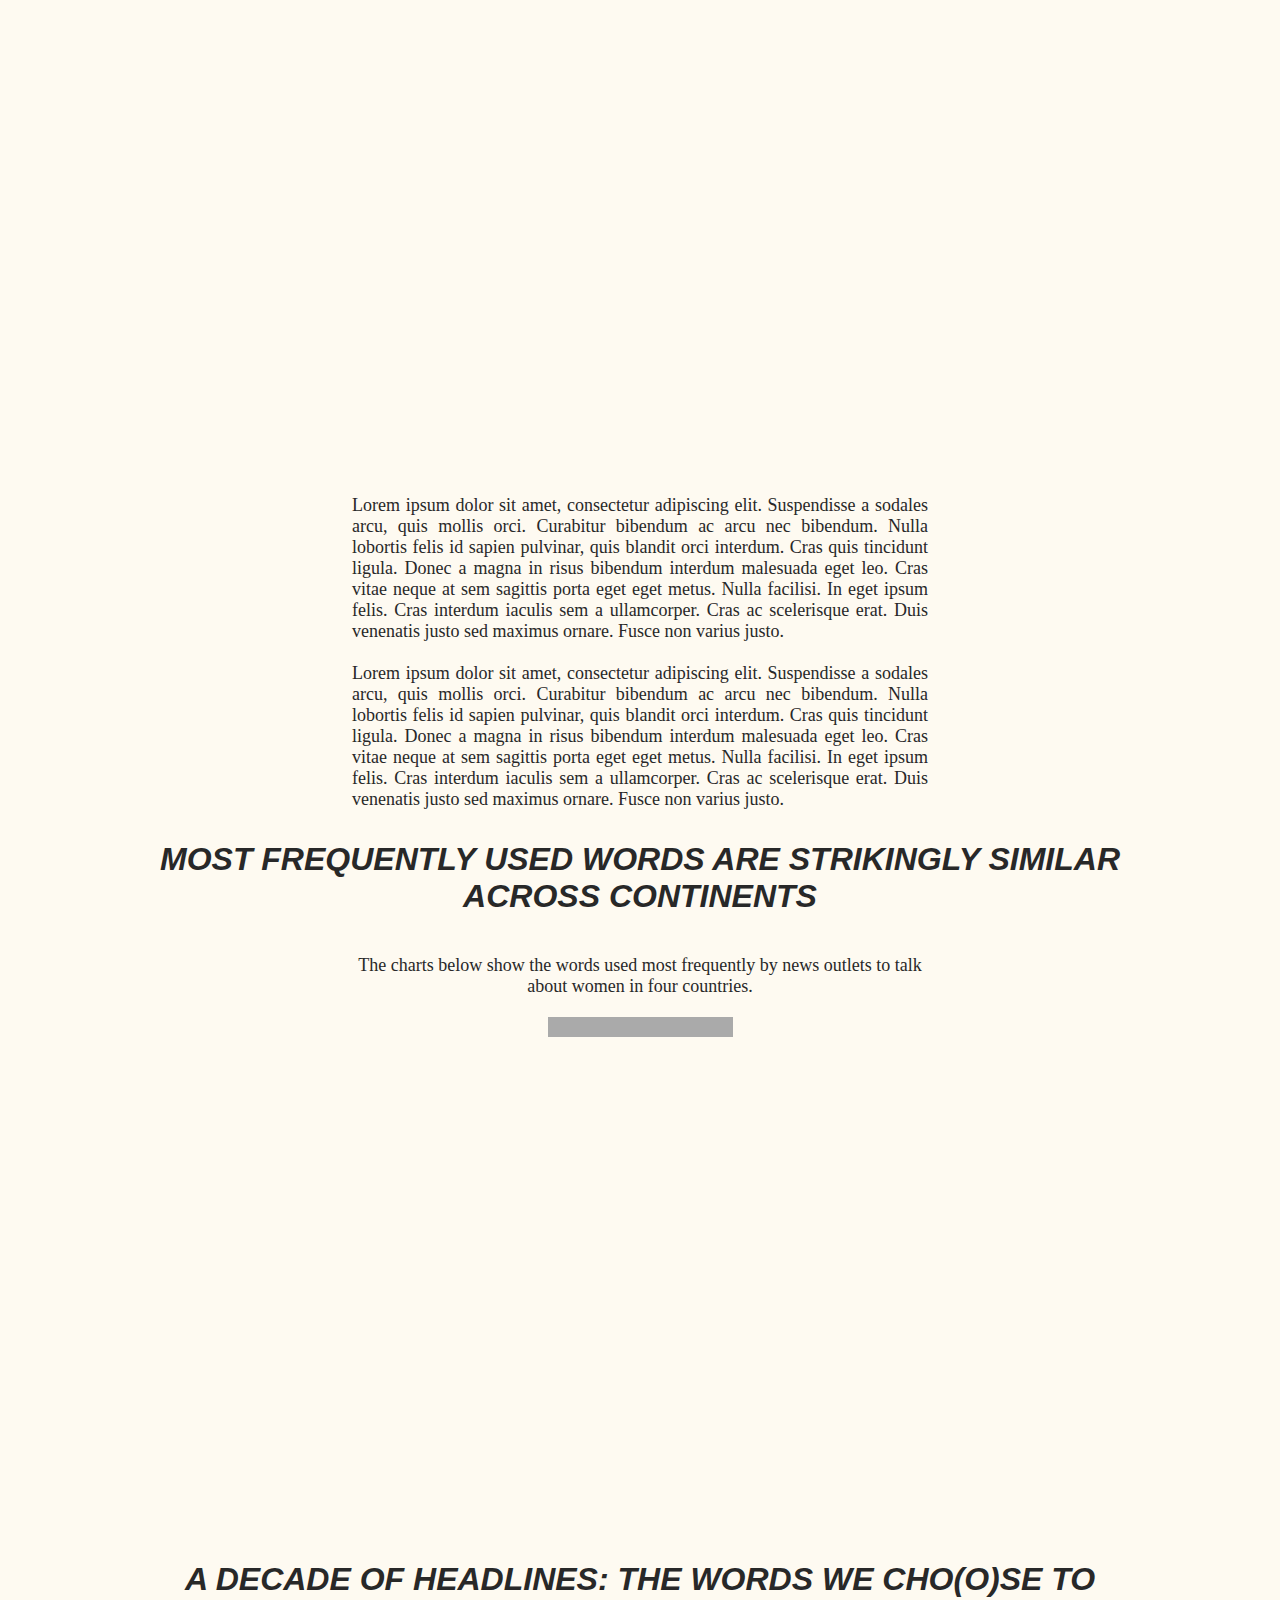
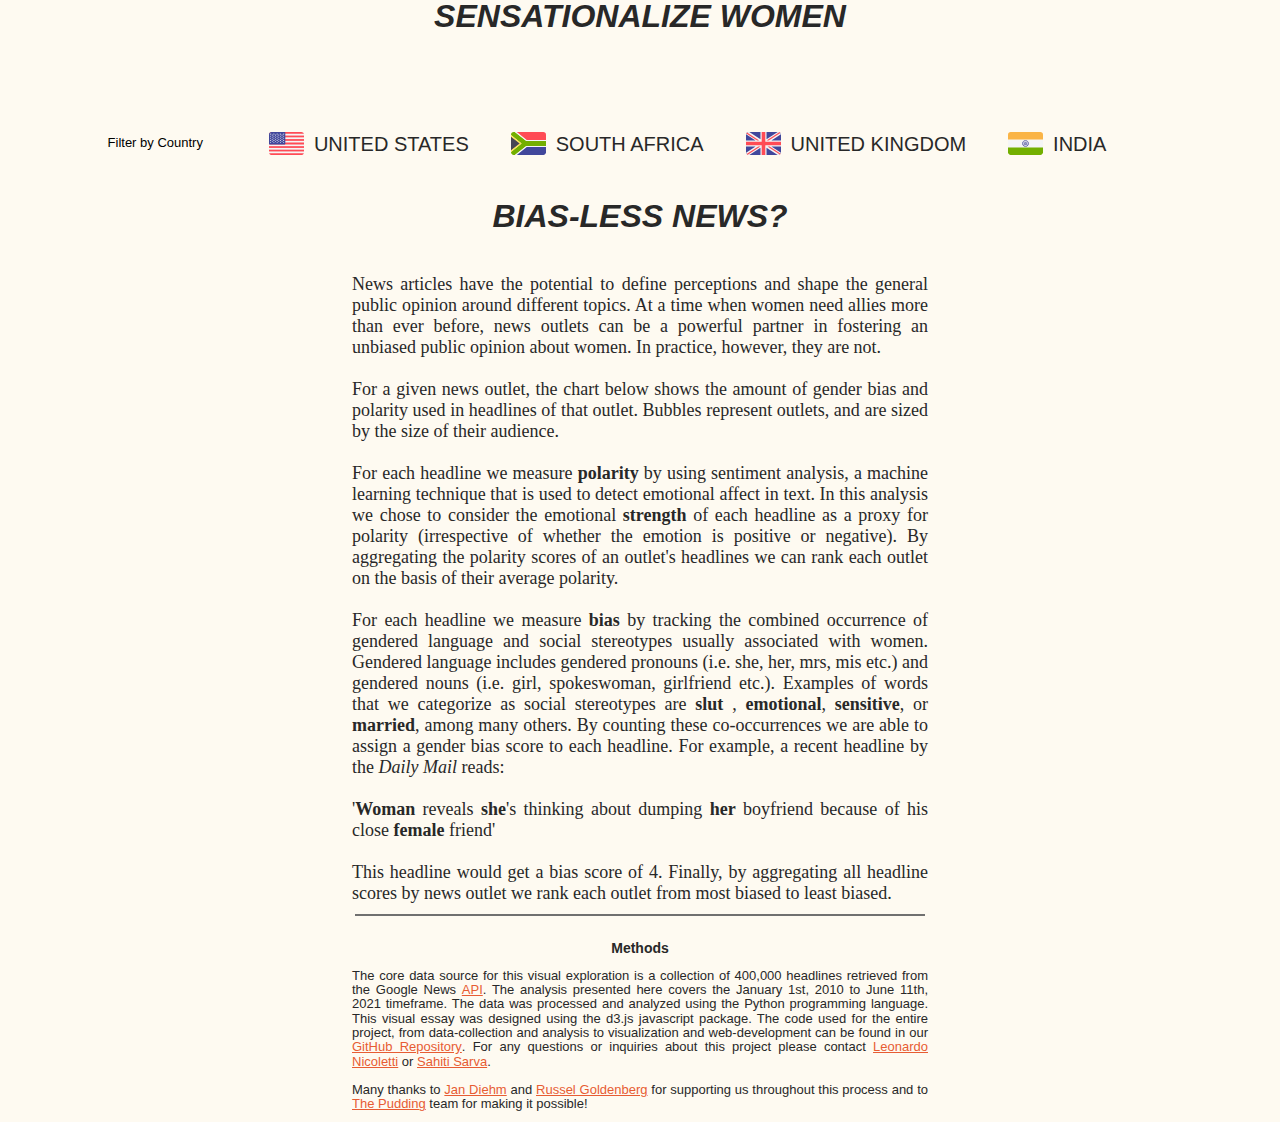
==== commit e1691ba6: "sort functionality for lollipop chart" ====
--- a/final_app/index.html
+++ b/final_app/index.html
@@ -89,6 +89,7 @@
     <div class="header">
       <h1 style = "text-align: center" class="sectionHeader">Headlines about women are more polarizing</h1>
       </div>
+      <div id="sortLollipop" style="text-align: center;"></div>
       <div class="lollipop" class="svg-container" style="text-align: center;">
         <div id="lollipopChart"></div>
       </div>
--- a/final_app/styles_light.css
+++ b/final_app/styles_light.css
@@ -751,6 +751,10 @@
     font-weight: bold;
     text-transform: uppercase;
   }
+
+  .polarityCompyAxis .domain {
+      stroke:none;
+  }
   
    .grid {
     stroke: lightgrey;
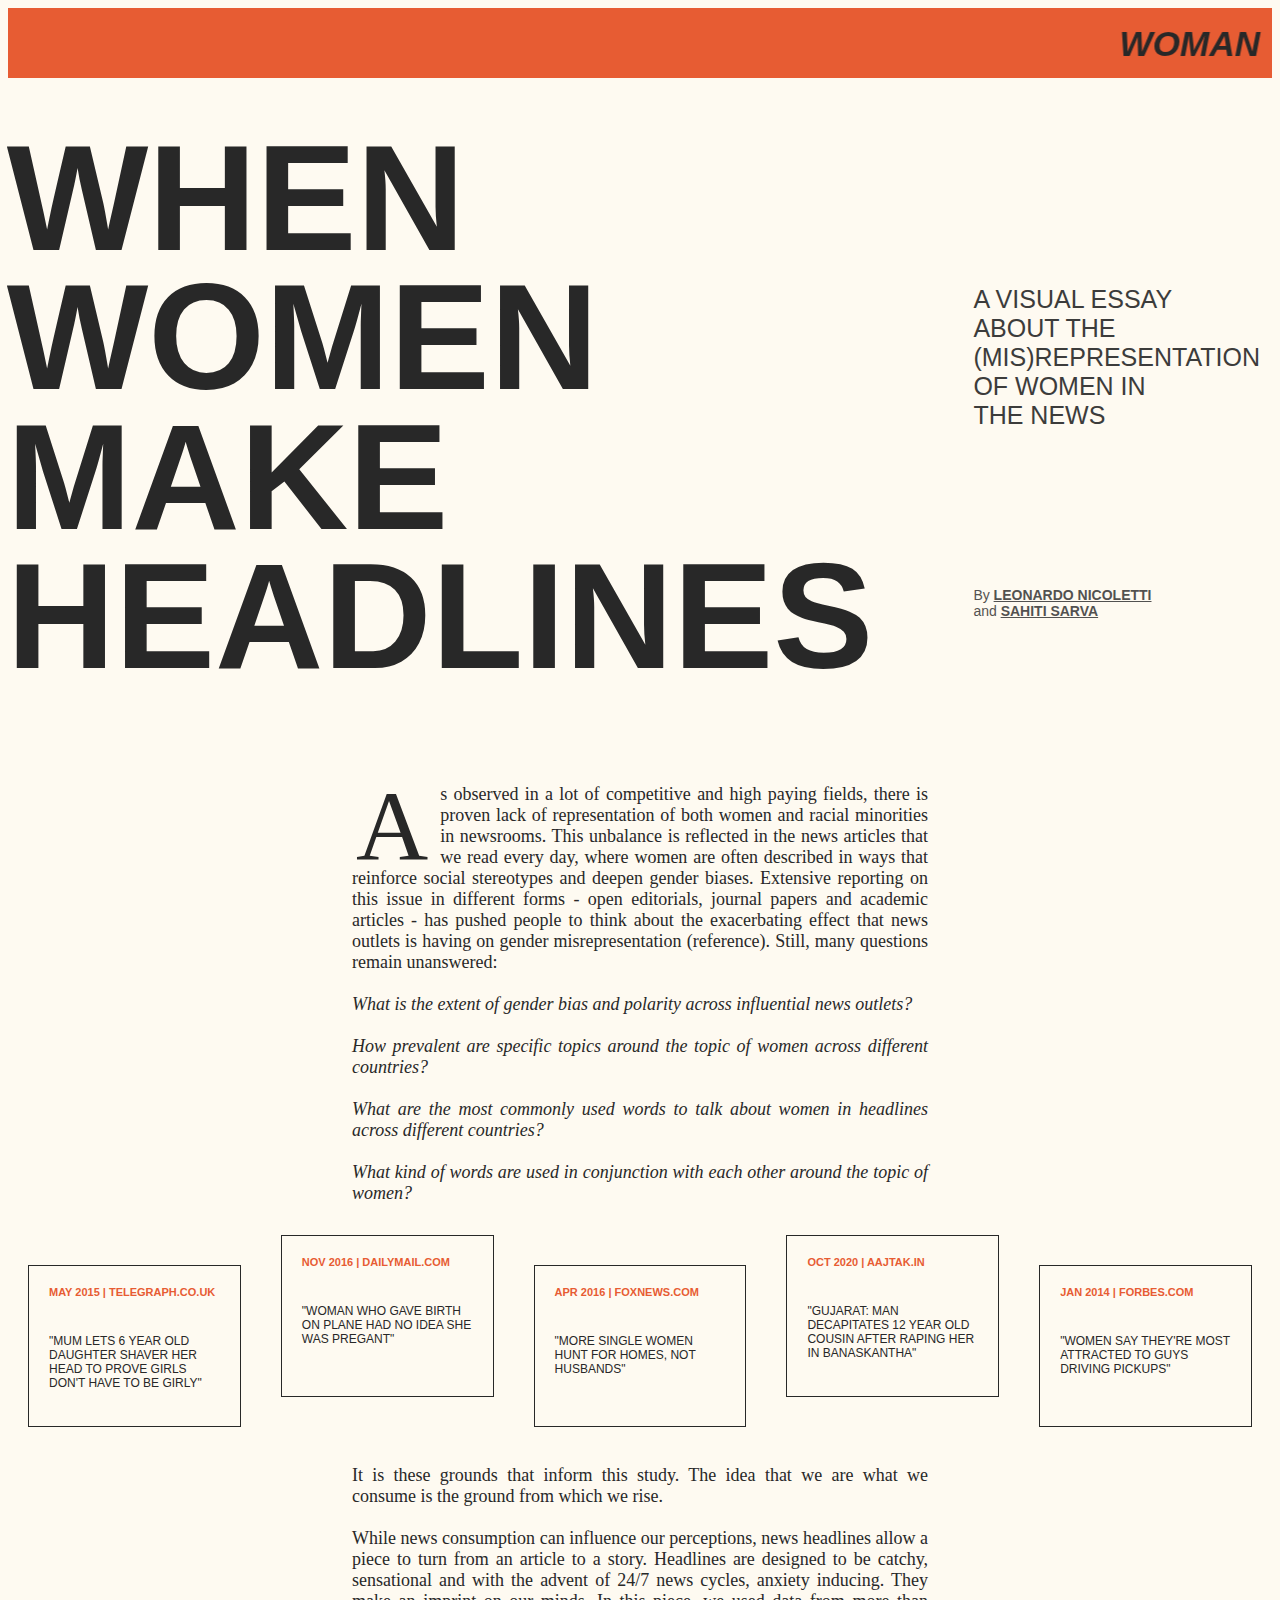
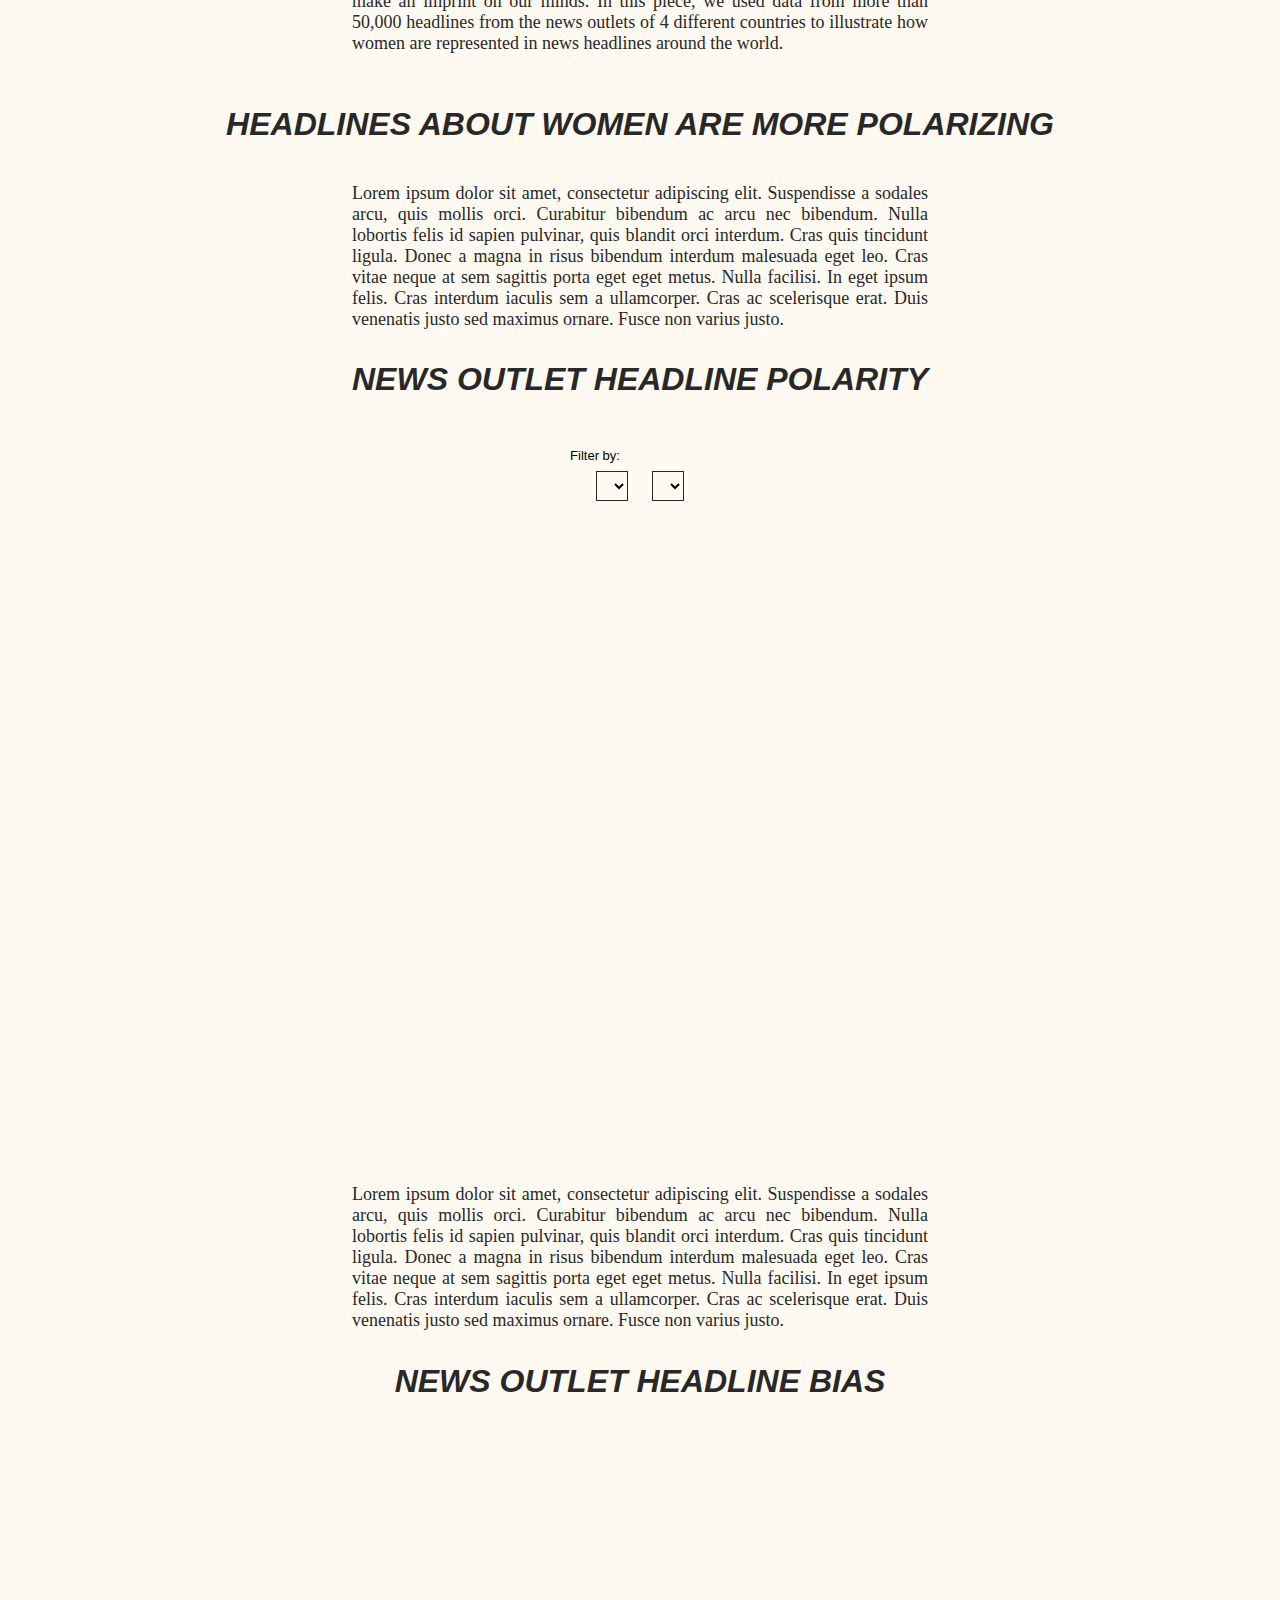
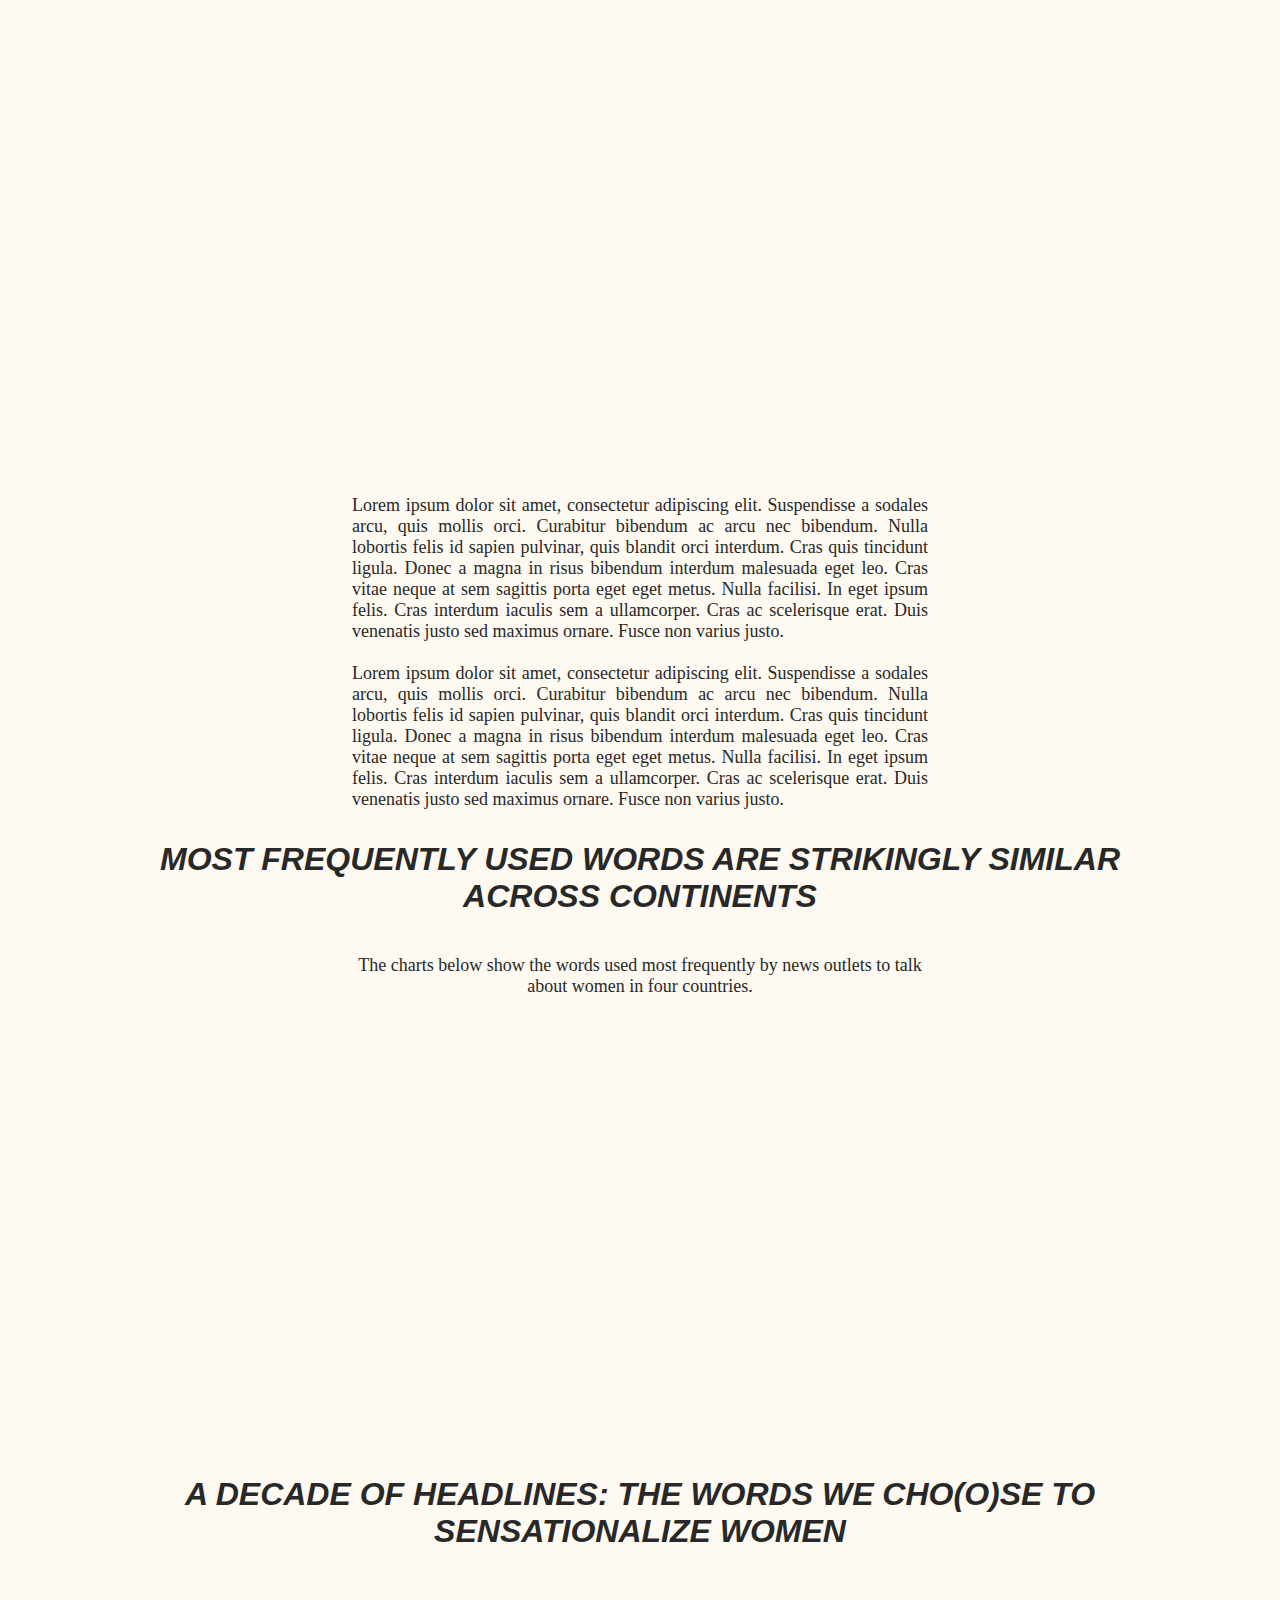
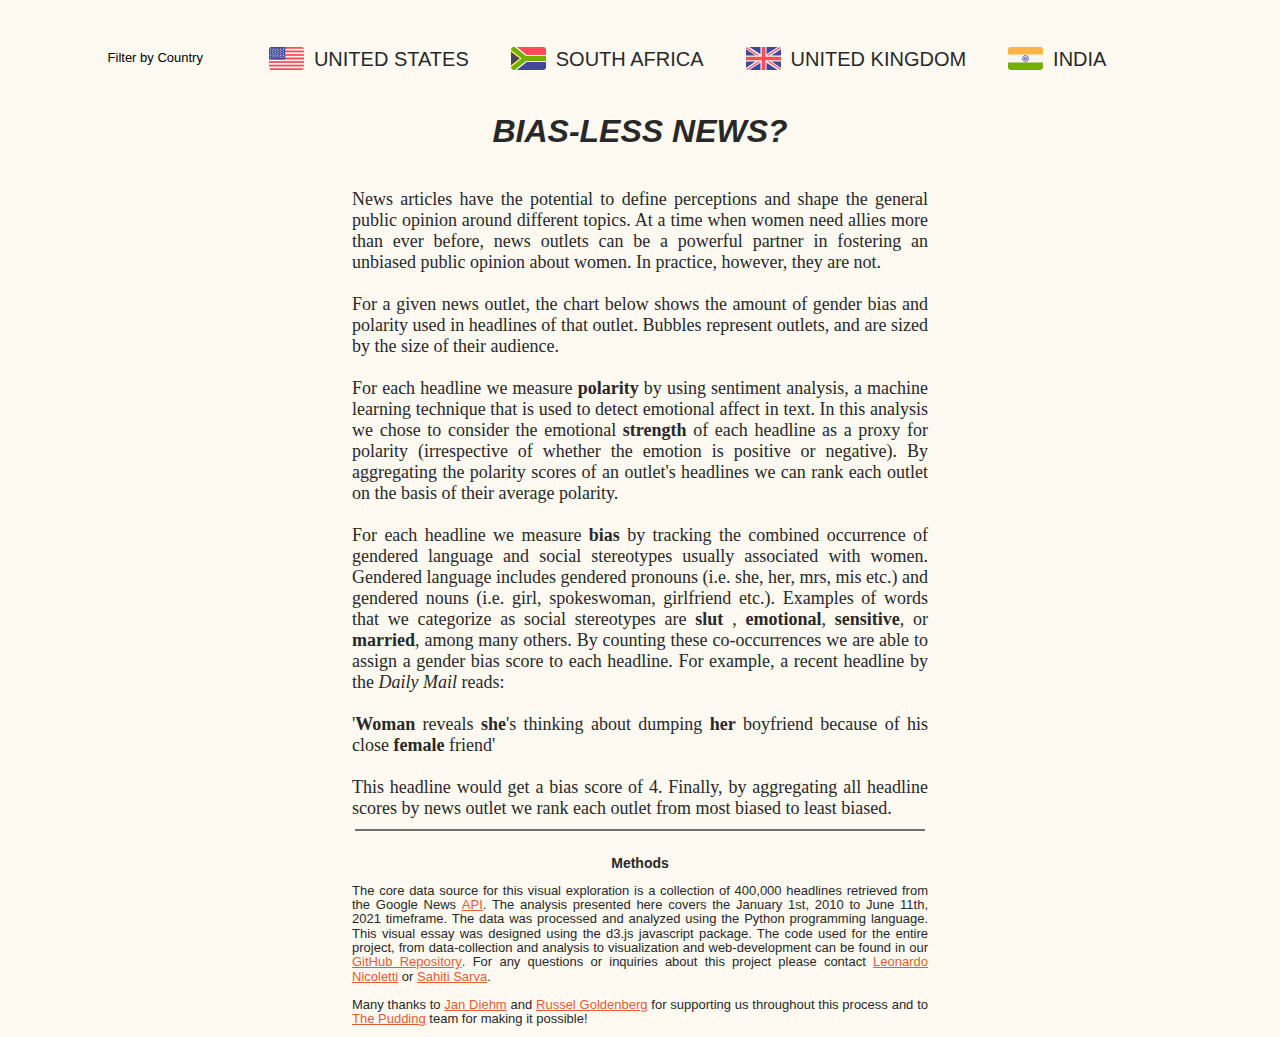
==== commit fca7656d: "Introducing the scoreboard" ====
--- a/final_app/index.html
+++ b/final_app/index.html
@@ -139,13 +139,14 @@
     <div class="subtitle" style="text-align: center">
       <p class="description" style="text-align: center">The charts below show the words used most frequently by news outlets to talk about women in four countries. </p>
     </div>
-    <div class="barLegend" style="text-align: center; align-items:center">
+    <!-- <div class="barLegend" style="text-align: center; align-items:center">
         <svg width="185" height="65" style="text-align: center;" id="barLegend">
             <rect width="185" height="20" style="fill:#aaa;stroke:none" />
         </svg>
-    </div>
+    </div> -->
     <div class="centeredCont">
       <div class="container">
+        <div id="chart0" class="freqBars"> </div>
         <div id="chart1" class="freqBars"> </div>
         <div id="chart2" class="freqBars"> </div>
         <div id="chart3" class="freqBars"> </div>
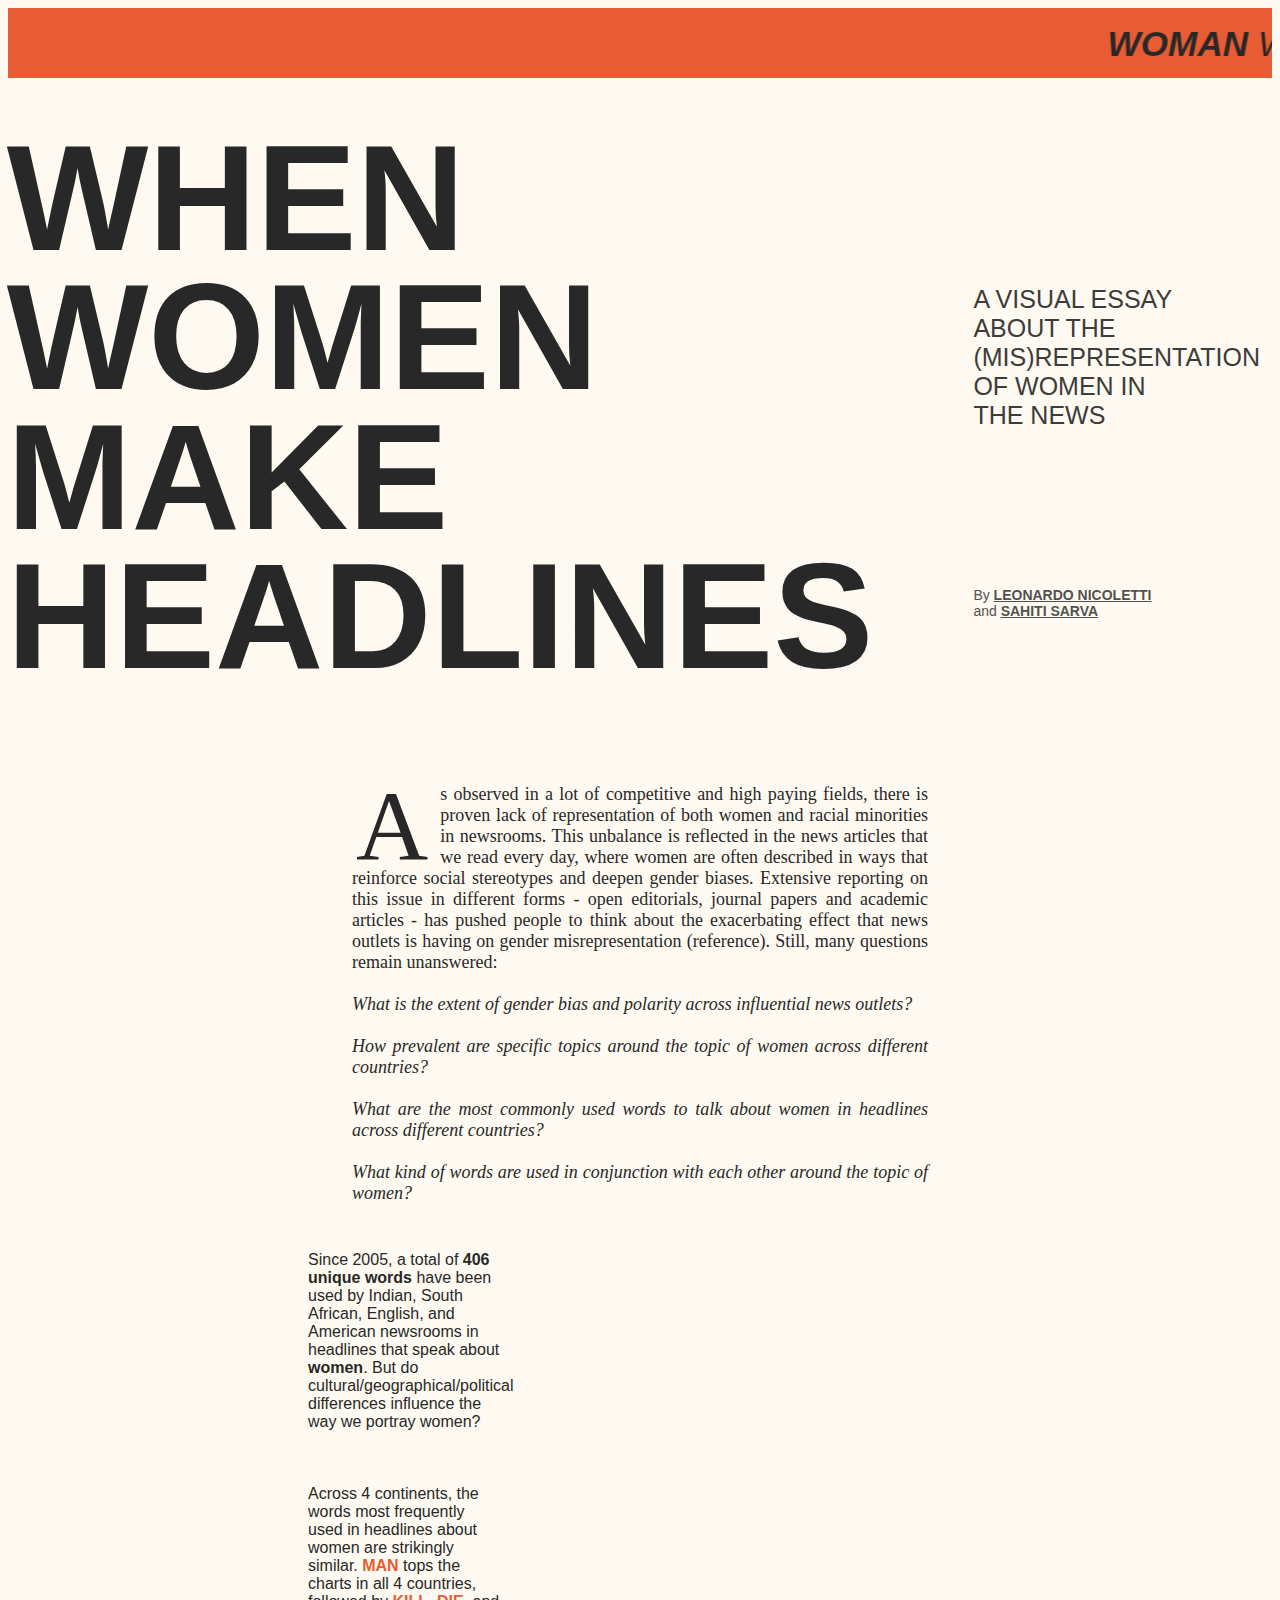
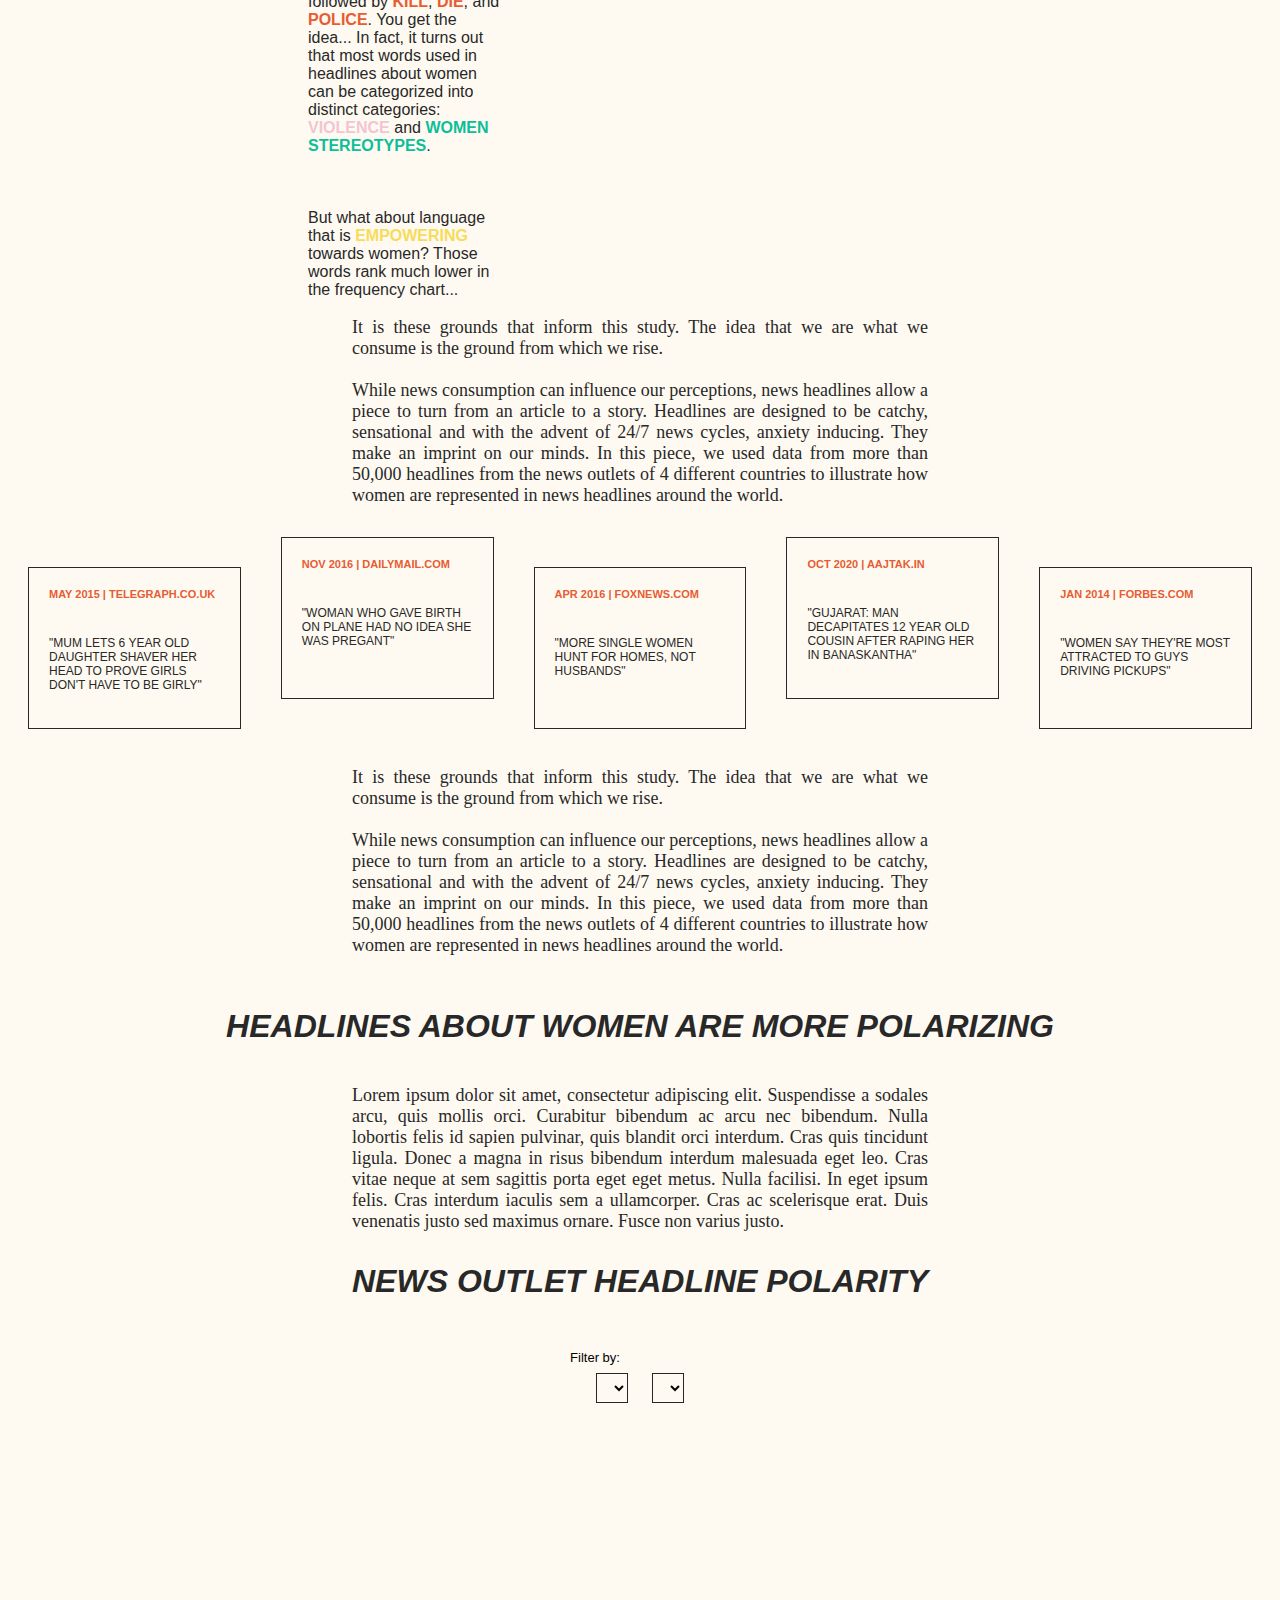
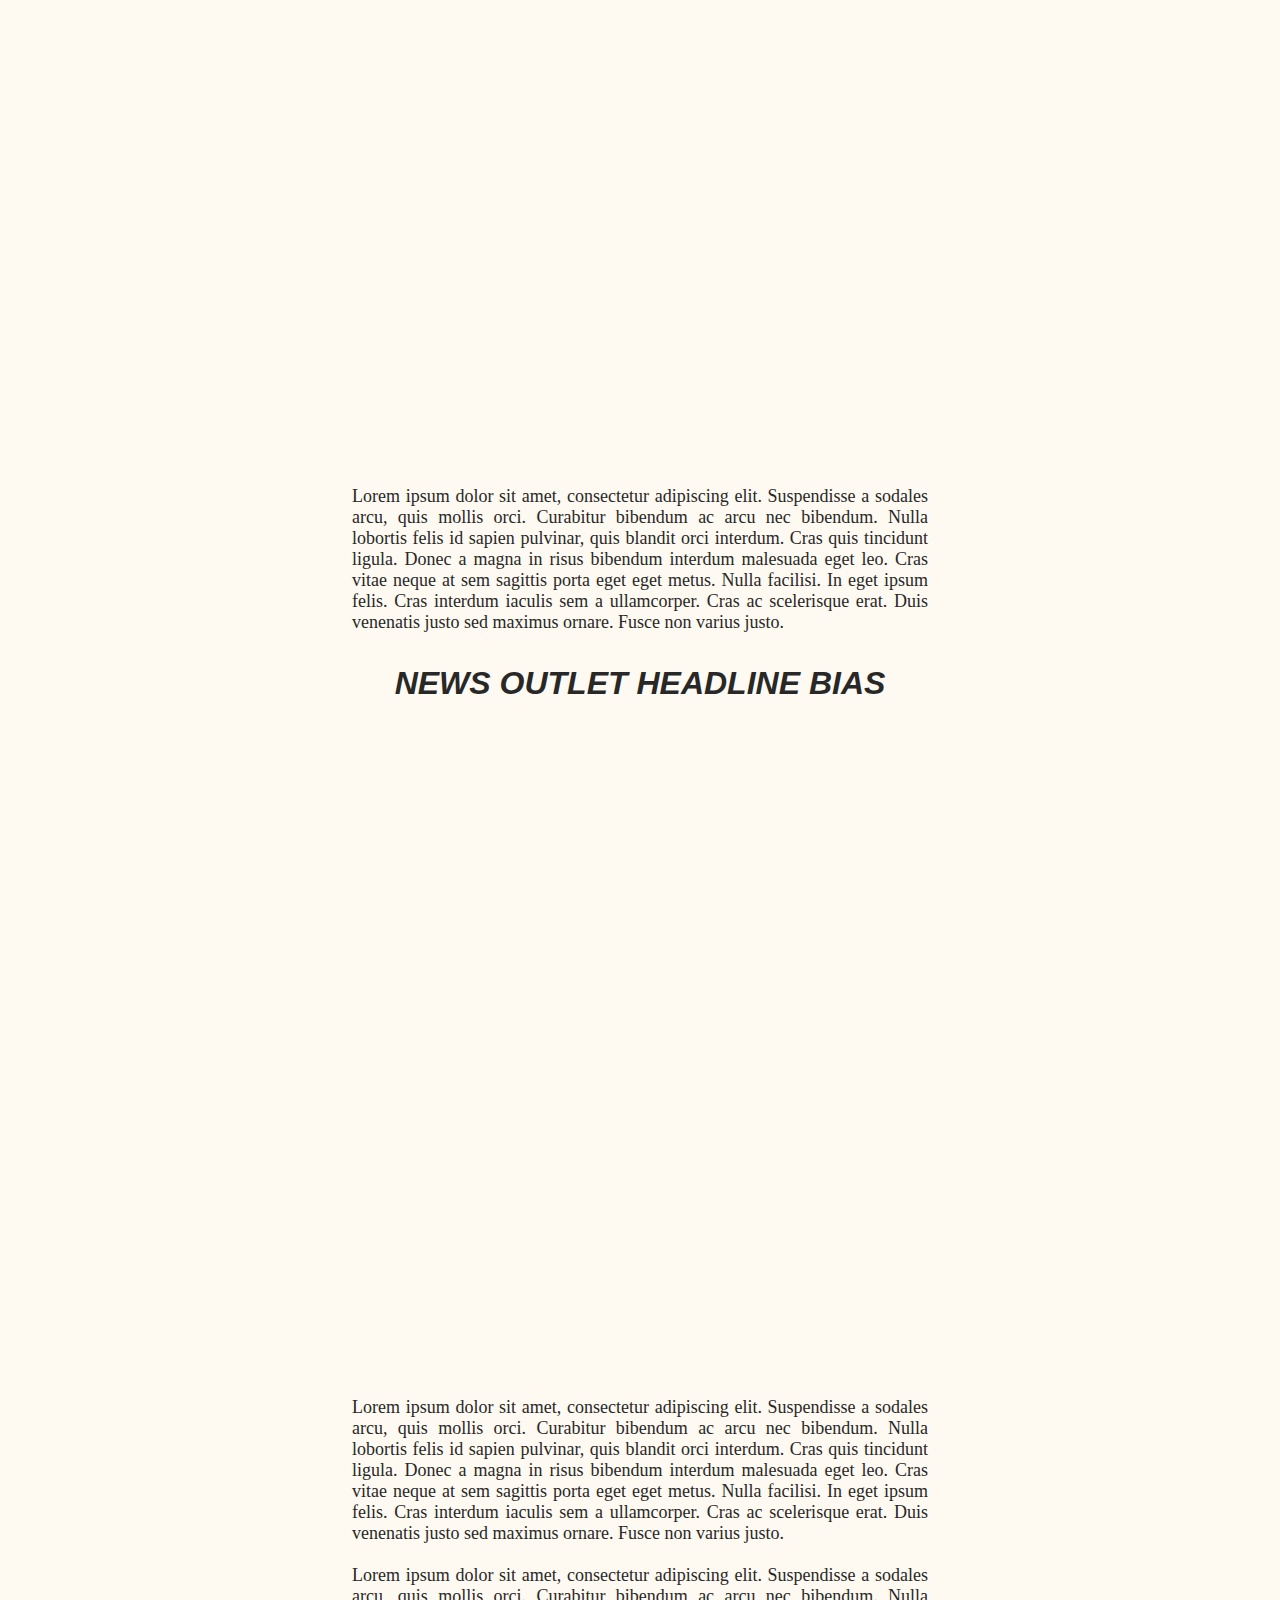
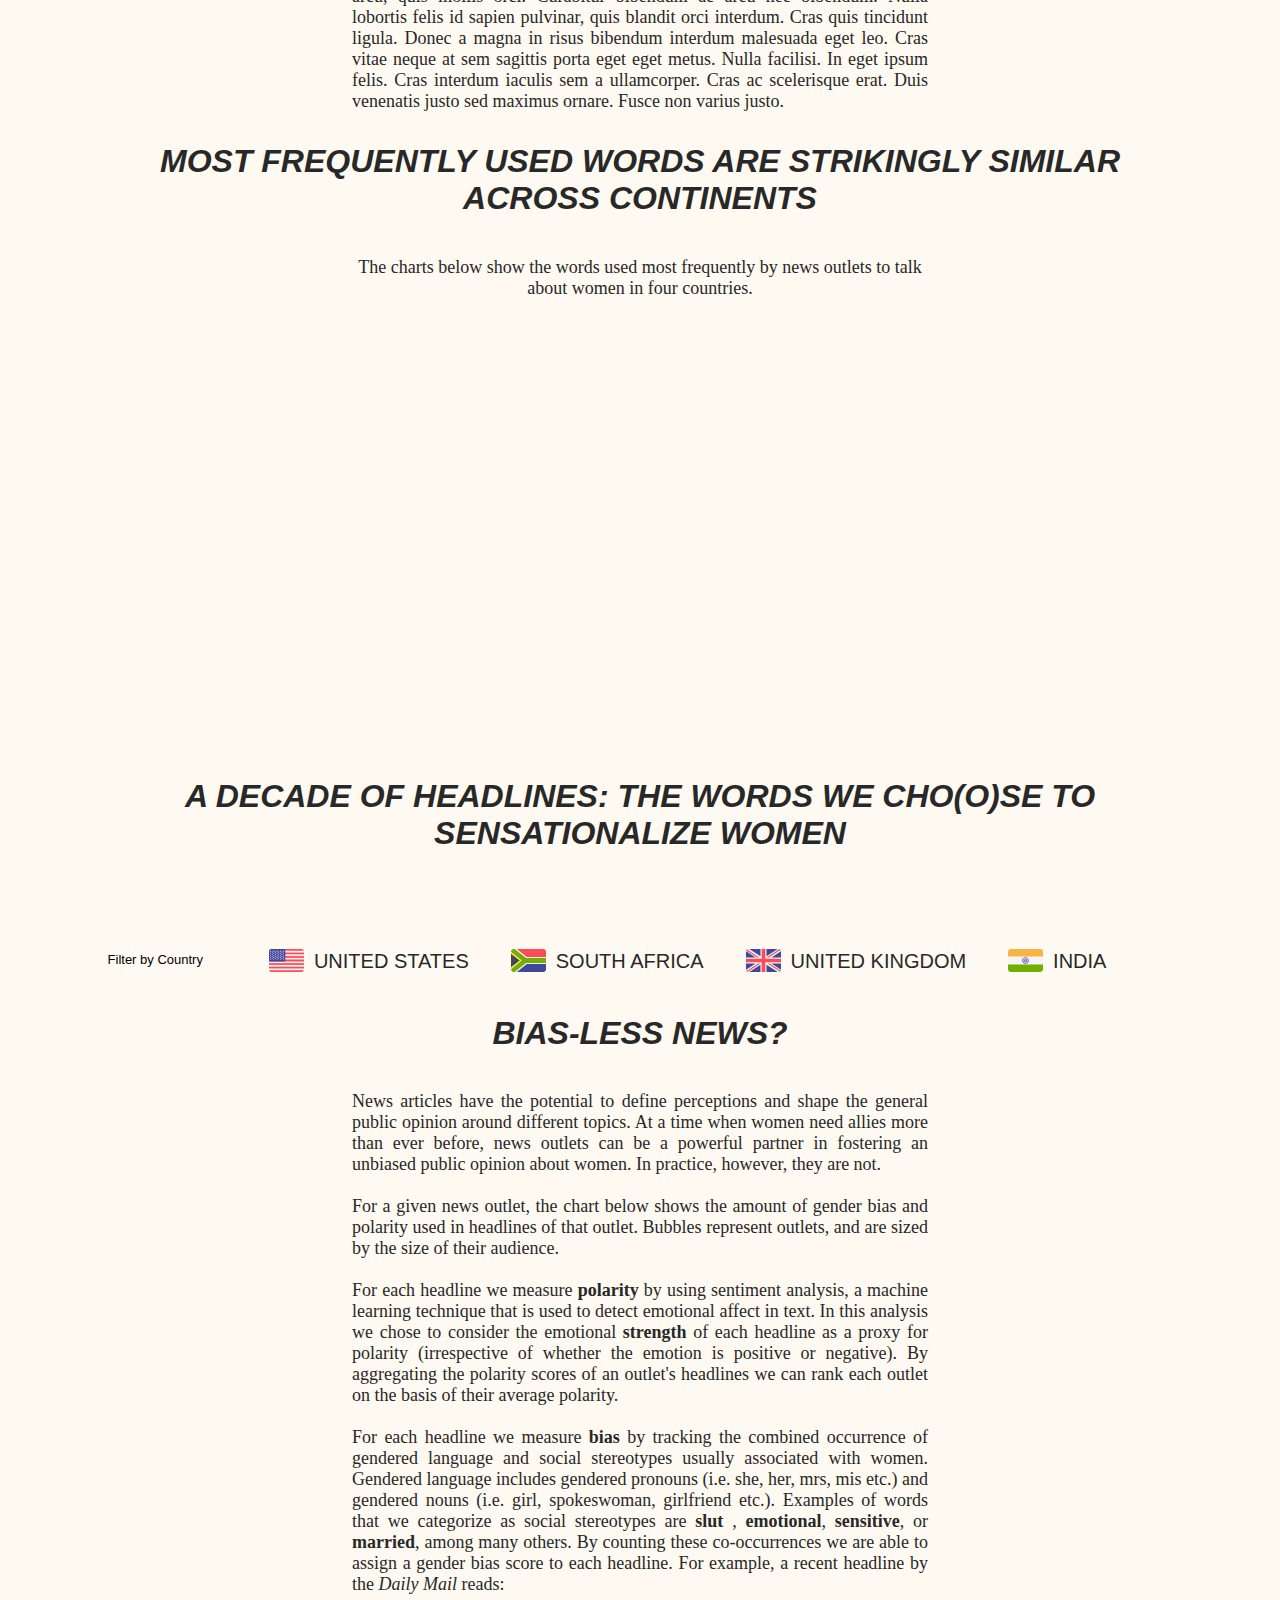
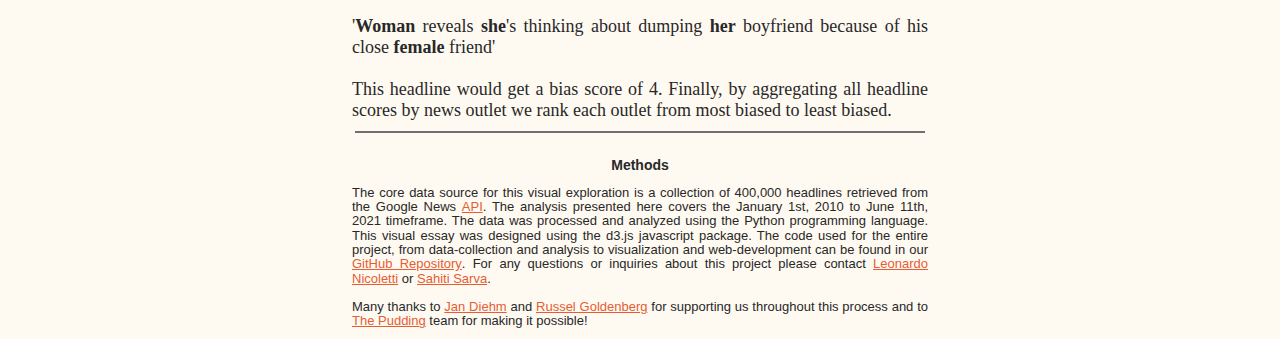
==== commit 53dae793: "stacked bars incorporated in main article" ====
--- a/final_app/index.html
+++ b/final_app/index.html
@@ -49,7 +49,37 @@
             <i>What are the most commonly used words to talk about women in headlines across different countries?</i> <br> <br>
             <i>What  kind  of  words  are  used  in  conjunction  with  each  other around the topic of women?</i> <br> <br>
 
-          </div>
+    </div>
+    <!-- STACKED BAR SECTION -->
+    <div class="stackedBarSection" style="text-align: center;">
+      <svg id="stackedChart"></svg>
+      <div id="stackedChartLegend">
+          <p class="stackedChartDescription"> 
+              Since 2005, a total of <b>406 unique words</b> have been used by Indian, South African, English, and American newsrooms in 
+              headlines that speak about <b>women</b>. 
+              But do cultural/geographical/political differences influence the way we portray women?<br><br><br><br>
+              Across 4 continents, the words most frequently used in headlines about women are strikingly similar. 
+              <span class="stackedBarTextAnnotation" id="inTextMan" value="man"><b>man</b></span> tops the charts in all 4 countries, followed by
+              <span class="stackedBarTextAnnotation" id="inTextKill" value="kill"><b>kill</b></span>, <span class="stackedBarTextAnnotation" id="inTextDie" value="die"><b>die</b></span>,
+              and <span class="stackedBarTextAnnotation" id="inTextPolice" value="police"><b>police</b></span>. You get the idea... In fact, it turns out that most words
+              used in headlines about women can be categorized into distinct categories: 
+              <span class="stackedBarThemeAnnotation" id="inTextViolence" value="violence"><b>violence</b></span> and 
+              <span class="stackedBarThemeAnnotation" id="inTextBias" value="female_bias"><b>women stereotypes</b></span>.<br><br><br><br>
+  
+              But what about language that is <span class="stackedBarThemeAnnotation" id="inTextEmpowerment" value="empowerement"><b>empowering</b></span> towards women?
+              Those words rank much lower in the frequency chart...
+          </p>
+      </div>
+    </div>
+    <div class="subtitle">
+      <p class="description"> 
+            It is these grounds that inform this study. The idea that we are what we consume is the ground from which we rise. <br><br>
+
+            While news consumption can influence our perceptions, news headlines allow a piece to turn from an article to a story. Headlines 
+            are designed to be catchy, sensational and with the advent of 24/7 news cycles, anxiety inducing. They make an imprint on our minds.
+            In this piece, we used data from more than 50,000 headlines from the news outlets of 4 different countries to illustrate how 
+            women are represented in news headlines around the world. <br><br></p>
+    </div>
     <div class="exampleheadlines">
       <div class="tooltipTL" id="tooltipTLmid">
         <span style="font-size: 11px; color:#E75C33"><b>MAY 2015 | TELEGRAPH.CO.UK</b></span><br><br><br>
@@ -85,7 +115,7 @@
             In this piece, we used data from more than 50,000 headlines from the news outlets of 4 different countries to illustrate how 
             women are represented in news headlines around the world. <br><br></p>
     </div>
-    <!-- tooltipTL -->
+    <!-- BARBELL SECTION -->
     <div class="header">
       <h1 style = "text-align: center" class="sectionHeader">Headlines about women are more polarizing</h1>
       </div>
@@ -237,7 +267,7 @@
 </body>
 <script src="https://d3js.org/d3.v6.min.js"></script>
 <!-- <script src="https://cdnjs.cloudflare.com/ajax/libs/d3/5.10.0/d3.js" integrity="sha512-DyoWbEfs+NLId7Ocar5ViC9tUvCns1vA3y4hwGylwZ6t1Xi7zf2OKWYEf2O/ZzycZcVEuXc4Gxxb6cwY15niHg==" crossorigin="anonymous"></script><script src="https://cdnjs.cloudflare.com/ajax/libs/jquery/3.5.1/jquery.min.js"></script> -->
-<script src="https://cdnjs.cloudflare.com/ajax/libs/jquery/3.5.1/jquery.min.js"></script>
+<script src="https://cdnjs.cloudflare.com/ajax/libs/jquery/3.6.0/jquery.min.js"></script>
 <script src="index.js"></script>
 <!-- <script src="https://cdn.jsdelivr.net/gh/lnicoletti/womeninnews@4856f13/final_app/index.js"></script> -->
 
--- a/final_app/styles_light.css
+++ b/final_app/styles_light.css
@@ -318,6 +318,21 @@
 font-family: Georgia, 'Times New Roman', Times, serif;
 font-size: 18px;
 margin-bottom: 0;
+}
+
+.stackedChartDescription {
+    max-width: 15vw;
+    text-align: left;
+    /* text-anchor: middle; */
+    color: #282828;
+    /* font-family: Verdana, Geneva, Tahoma, sans-serif; */
+    font-family: sans-serif;
+    font-size: 16px;
+    margin-bottom: 0;
+}
+
+#stackedChartLegend {
+    transform: translateY(100);
 }
 
 .subtitle {
@@ -697,7 +712,7 @@
     
 
 span{
-    color: silver;
+    /* color: silver; */
     font-family: sans-serif
 }
 
@@ -850,3 +865,123 @@
     background-color: #FEFAF1;
     z-index: 1;
     }
+
+    .scoreChartBar {
+      stroke: #282828;
+      stroke-width: 0.5px;
+
+    }
+    .scoreChartTitle {
+      margin-bottom: 30px;
+      font-weight:500;
+      transform: translateX(10px);
+      font-size:10px;
+      max-width: 10px;
+      text-align: center;
+      font-family: Arial, Helvetica, sans-serif;
+      font-style: bold;
+      text-transform: uppercase;
+      color: #282828;
+      
+  }
+
+  .scoreChartBarText {
+      font-family: sans-serif;
+      font-size: 9px;
+
+  }
+
+  .stackedBarAnnotation {
+    fill: #E75C33;
+    font-family: Helvetica;
+    font-weight: 900;
+    font-size: 12px;
+    text-anchor:end;
+    text-transform: uppercase;
+    transform: translate(100px, 5px)
+  }
+
+  .stackedBarTextAnnotation {
+    color: #E75C33;
+    font-family: Helvetica;
+    font-weight: 900;
+    font-size: 16px;
+    text-transform: uppercase;
+    /* transform: translate(100px, 5px) */
+  }
+
+  .stackedBarThemeAnnotation {
+    /* color: #E75C33; */
+    font-family: Helvetica;
+    font-weight: 900;
+    font-size: 16px;
+    text-transform: uppercase;
+    /* transform: translate(100px, 5px) */
+  }
+
+  #inTextViolence {
+    color: #F2C5D3
+  }
+  #inTextBias {
+    color: #0BBF99
+  }
+  #inTextEmpowerment {
+    color: #F7DC5B
+  }
+
+  .stackedBarTextAnnotation:hover {
+    background-color: #E75C33;
+    color: #FEFAF1;
+    
+  }
+
+  #inTextViolence:hover {
+    background-color: #F2C5D3;
+    color: #FEFAF1
+  }
+
+  #inTextBias:hover {
+    background-color: #0BBF99;
+    color: #FEFAF1
+  }
+
+  #inTextEmpowerment:hover {
+    background-color: #F7DC5B;
+    color: #FEFAF1
+  }
+
+  .stackedBars {
+    transform: translateX(10px)
+  }
+
+  .stackedChartCountries {
+    margin-bottom:20px;
+    margin-top:30px;
+    transform: translate(10px, 80px);
+    max-width: 13px;
+    text-align: center;
+    fill: #FEFAF1;
+    z-index: 10
+    
+}
+
+.stackedChartTicks {
+    font-weight:900px;
+    font-size:12px;
+    font-family: Arial, Helvetica, sans-serif;
+    /* font-style: bold; */
+    text-transform: uppercase;
+    fill: #282828;
+}
+
+.stackedBarSection {
+    display:flex;
+    flex-direction: row;
+}
+
+  /* #stackedRects {
+
+    stroke: #282828;
+    fill: #FEFAF1;
+    stroke-width: 0.1px;
+  } */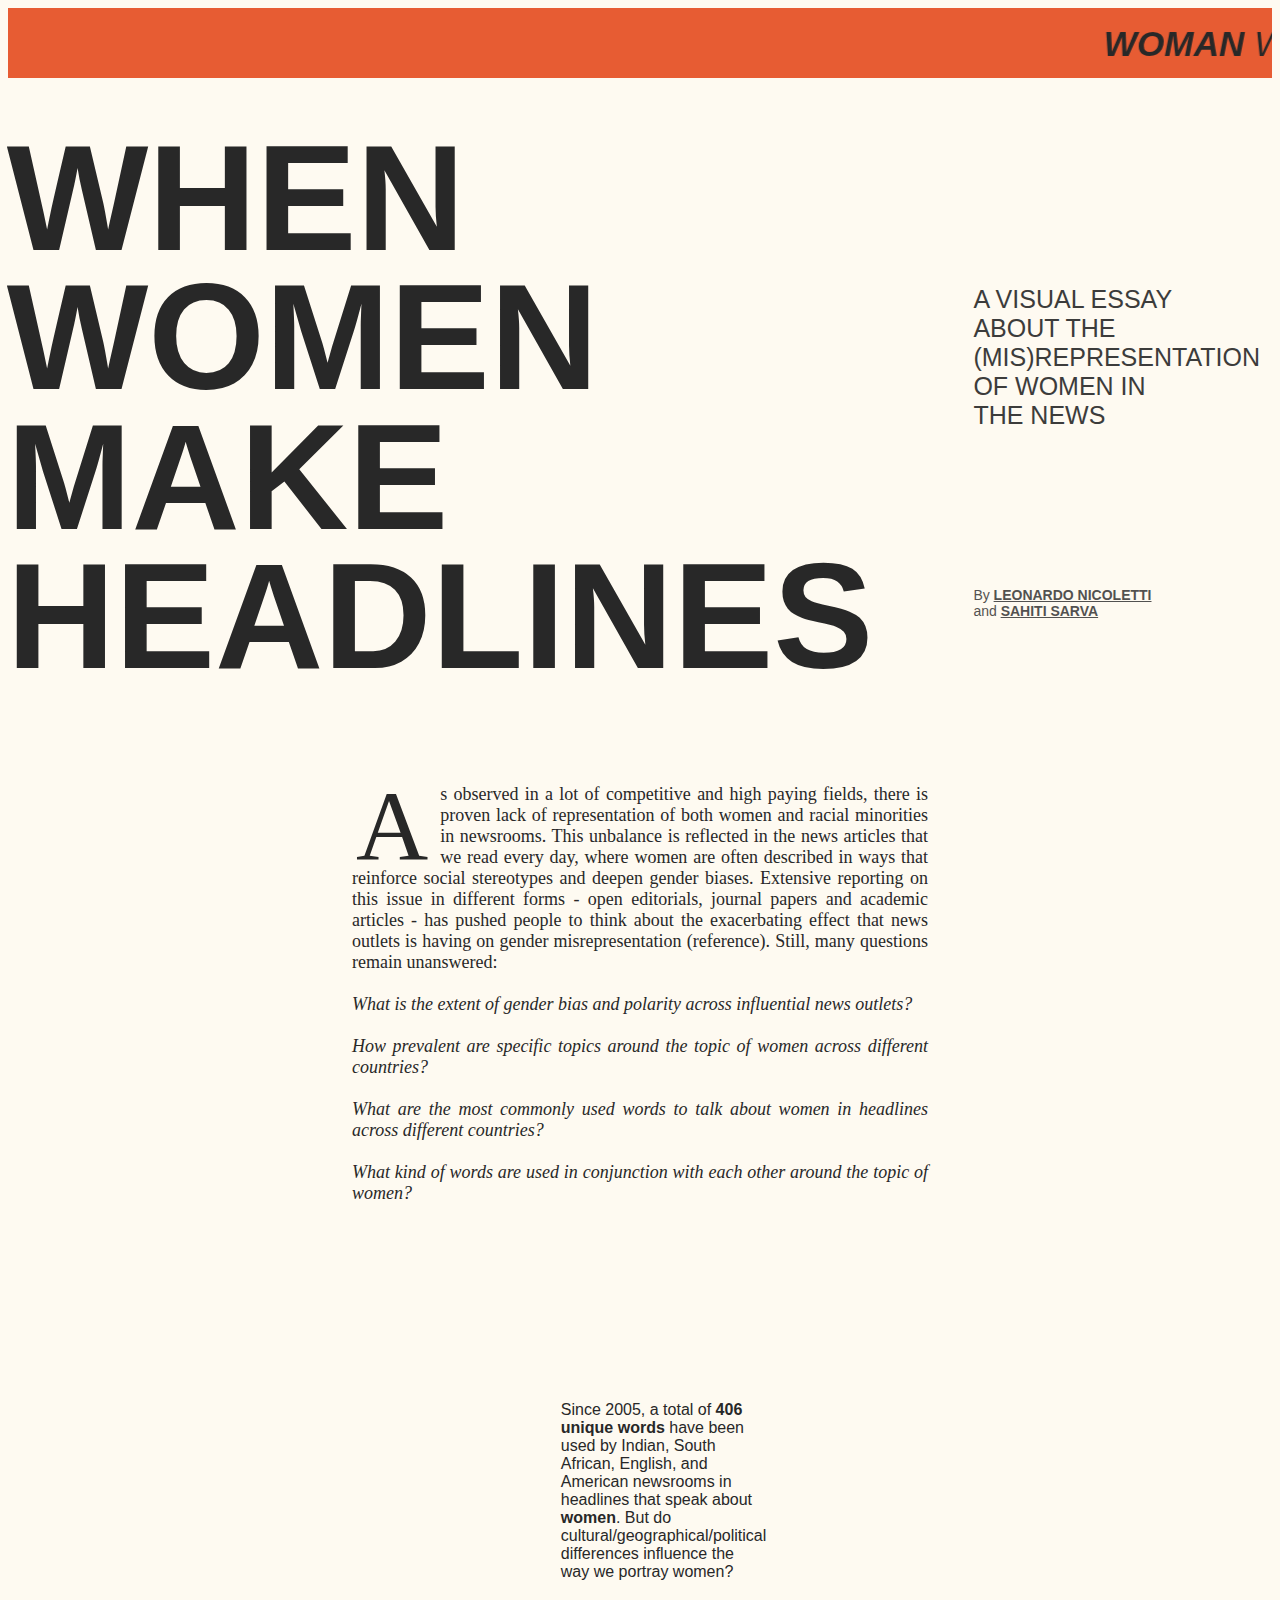
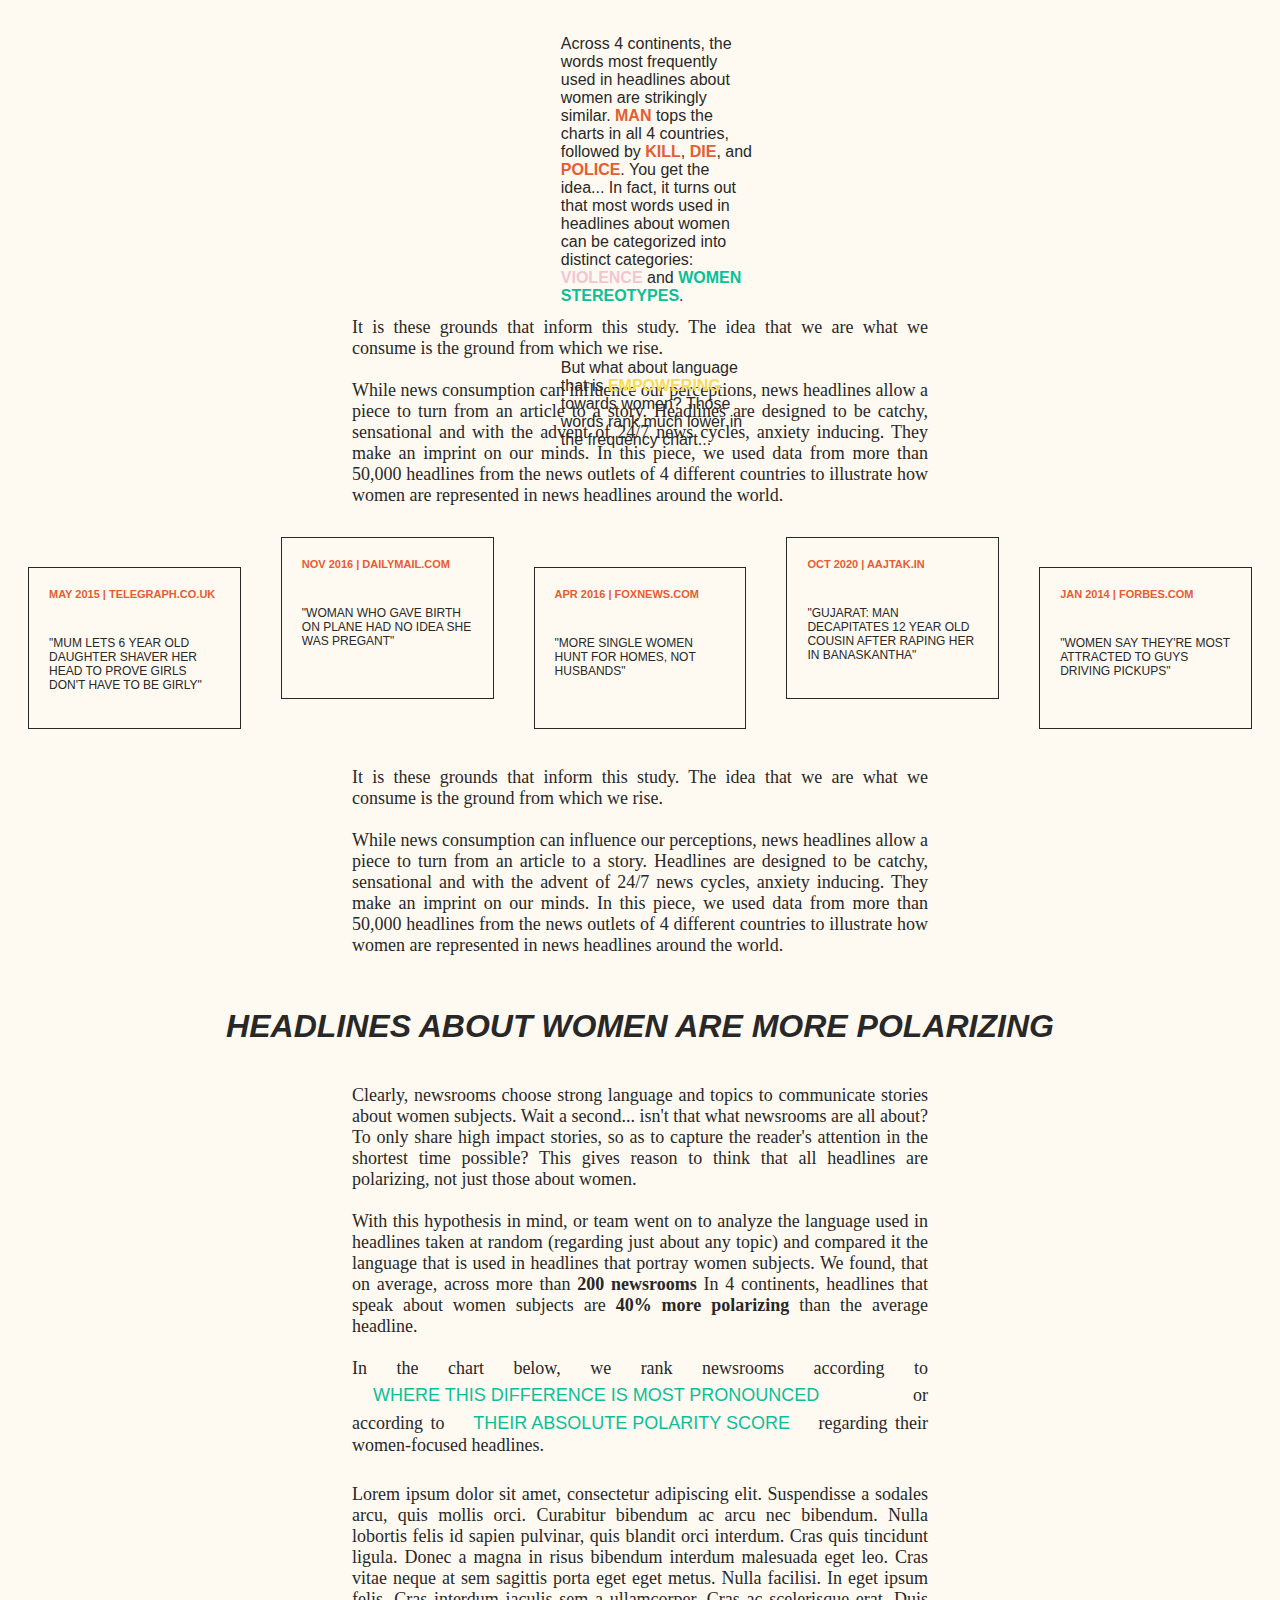
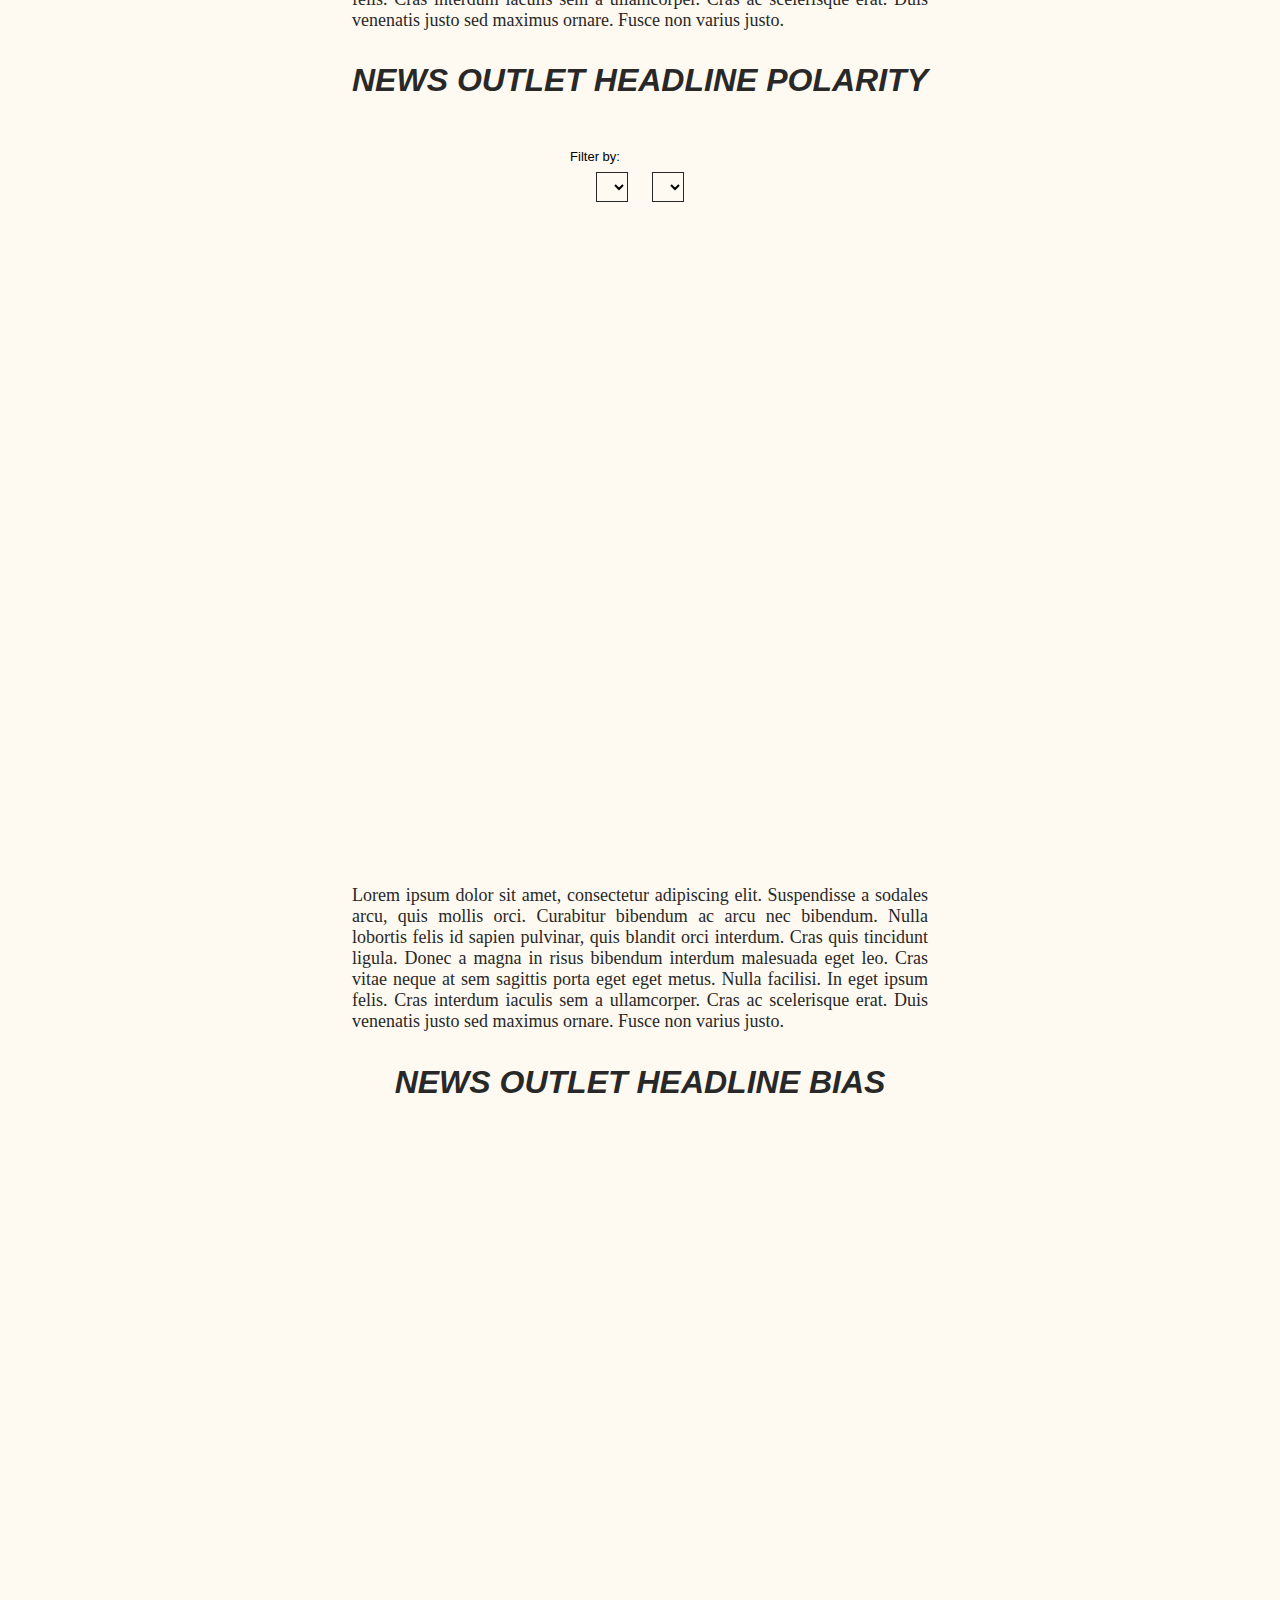
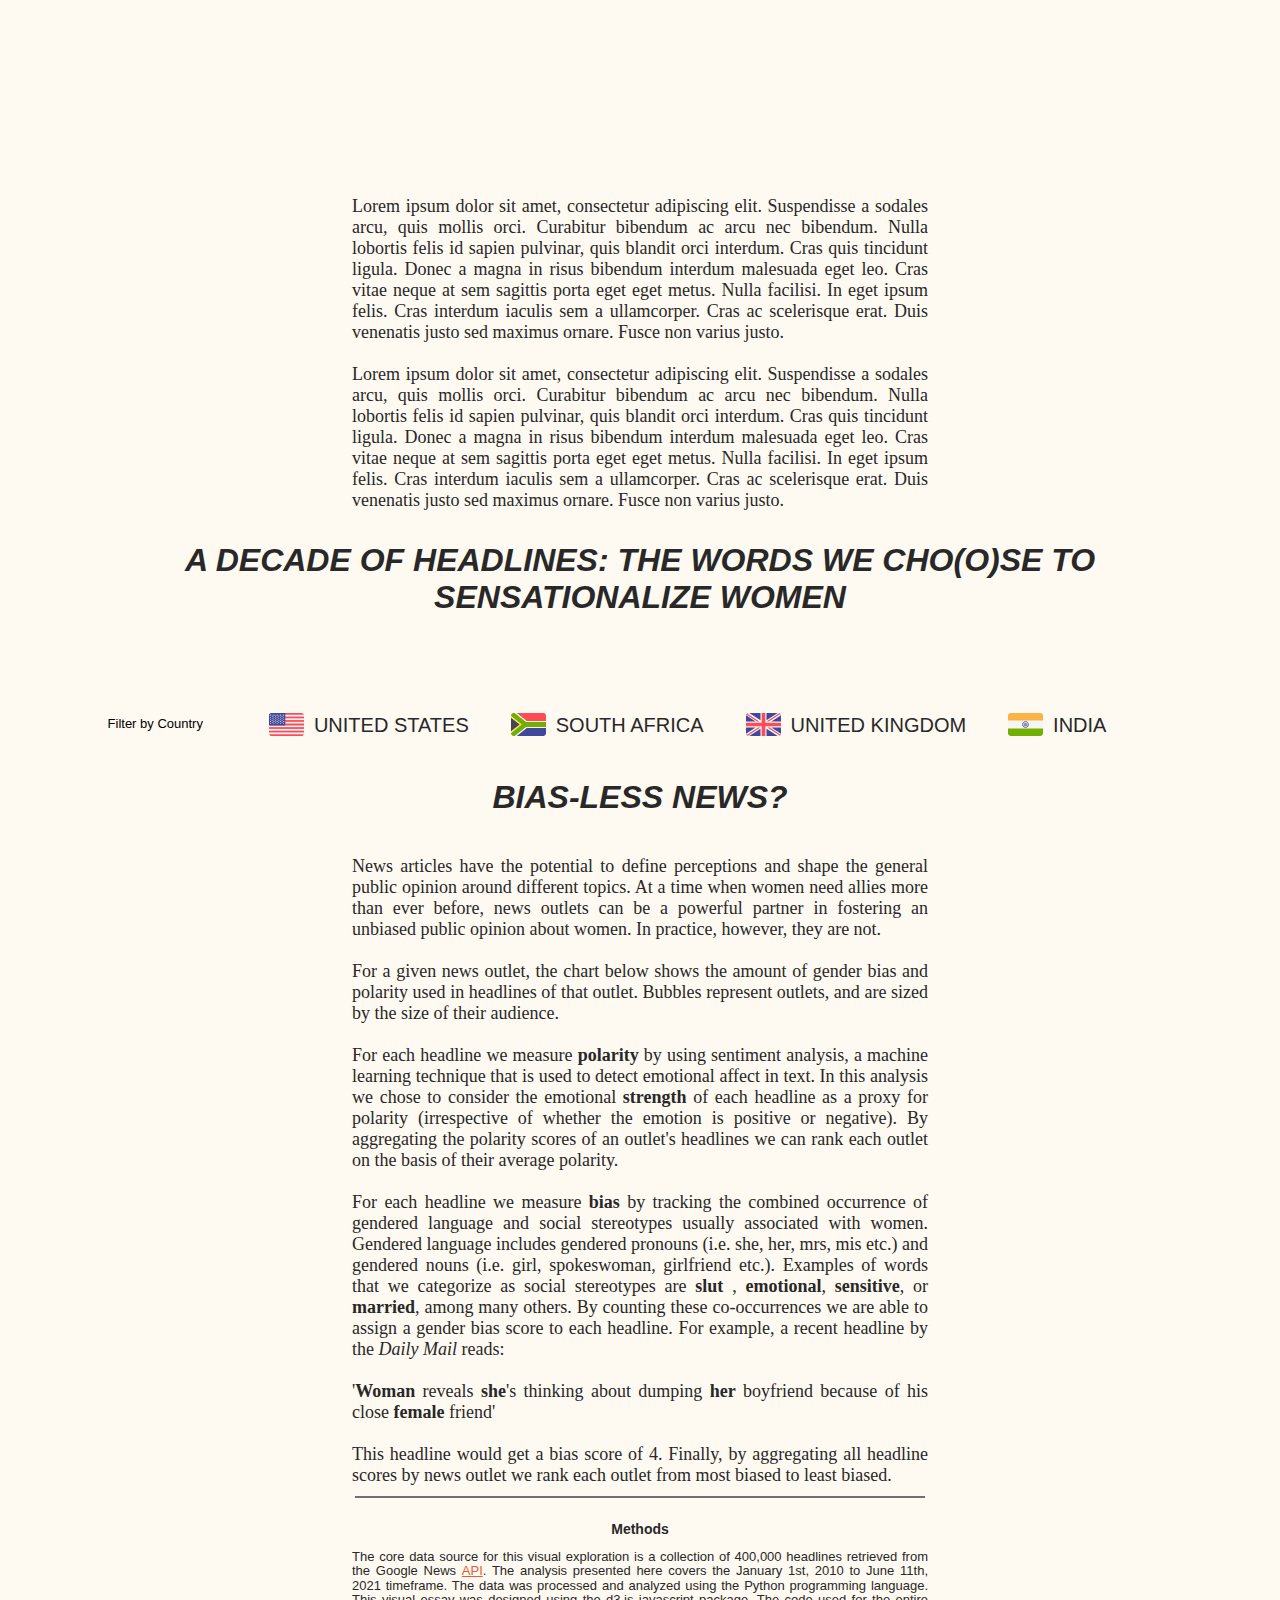
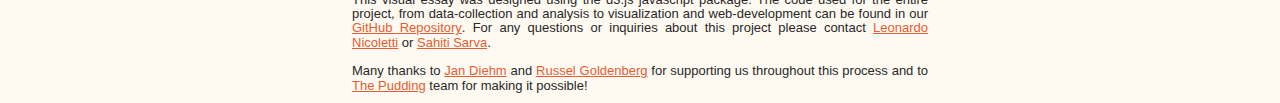
==== commit d70b4208: "fixed centering on stacked bars, buttons for polarity" ====
--- a/final_app/index.html
+++ b/final_app/index.html
@@ -51,7 +51,8 @@
 
     </div>
     <!-- STACKED BAR SECTION -->
-    <div class="stackedBarSection" style="text-align: center;">
+    <div class="stackedBarSection" >
+      <!-- style="text-align: center;" -->
       <svg id="stackedChart"></svg>
       <div id="stackedChartLegend">
           <p class="stackedChartDescription"> 
@@ -118,8 +119,21 @@
     <!-- BARBELL SECTION -->
     <div class="header">
       <h1 style = "text-align: center" class="sectionHeader">Headlines about women are more polarizing</h1>
-      </div>
-      <div id="sortLollipop" style="text-align: center;"></div>
+    </div>
+    <div id="sortLollipop" style="text-align: center;">
+      <div class="subtitle">
+        <p class="description"> Clearly, newsrooms choose strong language and topics to communicate stories about
+           women subjects. Wait a second... isn't that what newsrooms are all about? To only share <italic>high impact stories</italic>, 
+           so as to capture the reader's attention in the shortest time possible? This gives reason to think that <italic>all headlines</italic> are 
+           <italic>polarizing</italic>, not just those about <italic>women</italic>.<br><br>
+           With this hypothesis in mind, or team went on to analyze the language used in headlines taken at random (regarding just about any topic) and 
+           compared it the language that is used in headlines that portray women subjects. We found, that on average, across more than <b>200 newsrooms</b>
+           In 4 continents, headlines that speak about women subjects are <b>40% more polarizing</b> than the average headline.<br><br>
+           In the chart below, we rank newsrooms according to <button id="sortLollipopDiff" class="lollipopTextbutton">where this difference is most pronounced</button> or according to 
+           <button id="sortLollipopPol" class="lollipopTextbutton">their absolute polarity score</button> regarding their women-focused headlines.
+        </p>
+      </div>
+    </div>
       <div class="lollipop" class="svg-container" style="text-align: center;">
         <div id="lollipopChart"></div>
       </div>
@@ -163,17 +177,12 @@
         Lorem ipsum dolor sit amet, consectetur adipiscing elit. Suspendisse a sodales arcu, quis mollis orci. Curabitur bibendum ac arcu nec bibendum. Nulla lobortis felis id sapien pulvinar, quis blandit orci interdum. Cras quis tincidunt ligula. Donec a magna in risus bibendum interdum malesuada eget leo. Cras vitae neque at sem sagittis porta eget eget metus. Nulla facilisi. In eget ipsum felis. Cras interdum iaculis sem a ullamcorper. Cras ac scelerisque erat. Duis venenatis justo sed maximus ornare. Fusce non varius justo.<br><br>
         Lorem ipsum dolor sit amet, consectetur adipiscing elit. Suspendisse a sodales arcu, quis mollis orci. Curabitur bibendum ac arcu nec bibendum. Nulla lobortis felis id sapien pulvinar, quis blandit orci interdum. Cras quis tincidunt ligula. Donec a magna in risus bibendum interdum malesuada eget leo. Cras vitae neque at sem sagittis porta eget eget metus. Nulla facilisi. In eget ipsum felis. Cras interdum iaculis sem a ullamcorper. Cras ac scelerisque erat. Duis venenatis justo sed maximus ornare. Fusce non varius justo.</p>
     </div>
-    <div class="header">
+    <!-- <div class="header">
       <h1 style = "text-align: center" class="sectionHeader" id="scoreboardsection">Most frequently used words are strikingly similar across continents</h1>
     </div>
     <div class="subtitle" style="text-align: center">
       <p class="description" style="text-align: center">The charts below show the words used most frequently by news outlets to talk about women in four countries. </p>
     </div>
-    <!-- <div class="barLegend" style="text-align: center; align-items:center">
-        <svg width="185" height="65" style="text-align: center;" id="barLegend">
-            <rect width="185" height="20" style="fill:#aaa;stroke:none" />
-        </svg>
-    </div> -->
     <div class="centeredCont">
       <div class="container">
         <div id="chart0" class="freqBars"> </div>
@@ -182,7 +191,7 @@
         <div id="chart3" class="freqBars"> </div>
         <div id="chart4" class="freqBars"> </div>
       </div>
-    </div>
+    </div> -->
     <!-- 2 TEMPORAL CHART -->
     <div class="header">
     <h1 style = "text-align: center" class="sectionHeader">A decade of headlines: the words we cho(o)se to sensationalize women</h1>
--- a/final_app/styles_light.css
+++ b/final_app/styles_light.css
@@ -329,6 +329,7 @@
     font-family: sans-serif;
     font-size: 16px;
     margin-bottom: 0;
+    transform:translateY(150px)
 }
 
 #stackedChartLegend {
@@ -910,10 +911,22 @@
     /* transform: translate(100px, 5px) */
   }
 
+  .lollipopTextbutton {
+    color: #0BBF99;
+    /* font-family: Helvetica; */
+    font-weight: 400px;
+    /* font-size: 16px; */
+    /* font-family: Georgia, 'Times New Roman', Times, serif; */
+    font-family: sans-serif;
+    font-size: 18px;    
+    text-transform: uppercase;
+    /* transform: translate(100px, 5px) */
+  }
+
   .stackedBarThemeAnnotation {
     /* color: #E75C33; */
     font-family: Helvetica;
-    font-weight: 900;
+    font-weight: 900px;
     font-size: 16px;
     text-transform: uppercase;
     /* transform: translate(100px, 5px) */
@@ -934,6 +947,18 @@
     color: #FEFAF1;
     
   }
+
+  .lollipopTextbutton:hover {
+    background-color: #0BBF99;
+    color: #FEFAF1;
+  }
+
+  .lollipopTextbutton:focus {
+    background-color: #0BBF99    ;
+    color: #FEFAF1;
+    font-weight: 900px;
+
+    }
 
   #inTextViolence:hover {
     background-color: #F2C5D3;
@@ -977,7 +1002,19 @@
 .stackedBarSection {
     display:flex;
     flex-direction: row;
-}
+    /* text-align: center; */
+    margin: auto;
+    width: 60%;
+    /* align-items: center; */
+}
+
+/* #stackedChart {
+    text-align: center;
+}
+
+#stackedChartLegend {
+    text-align: center;
+} */
 
   /* #stackedRects {
 
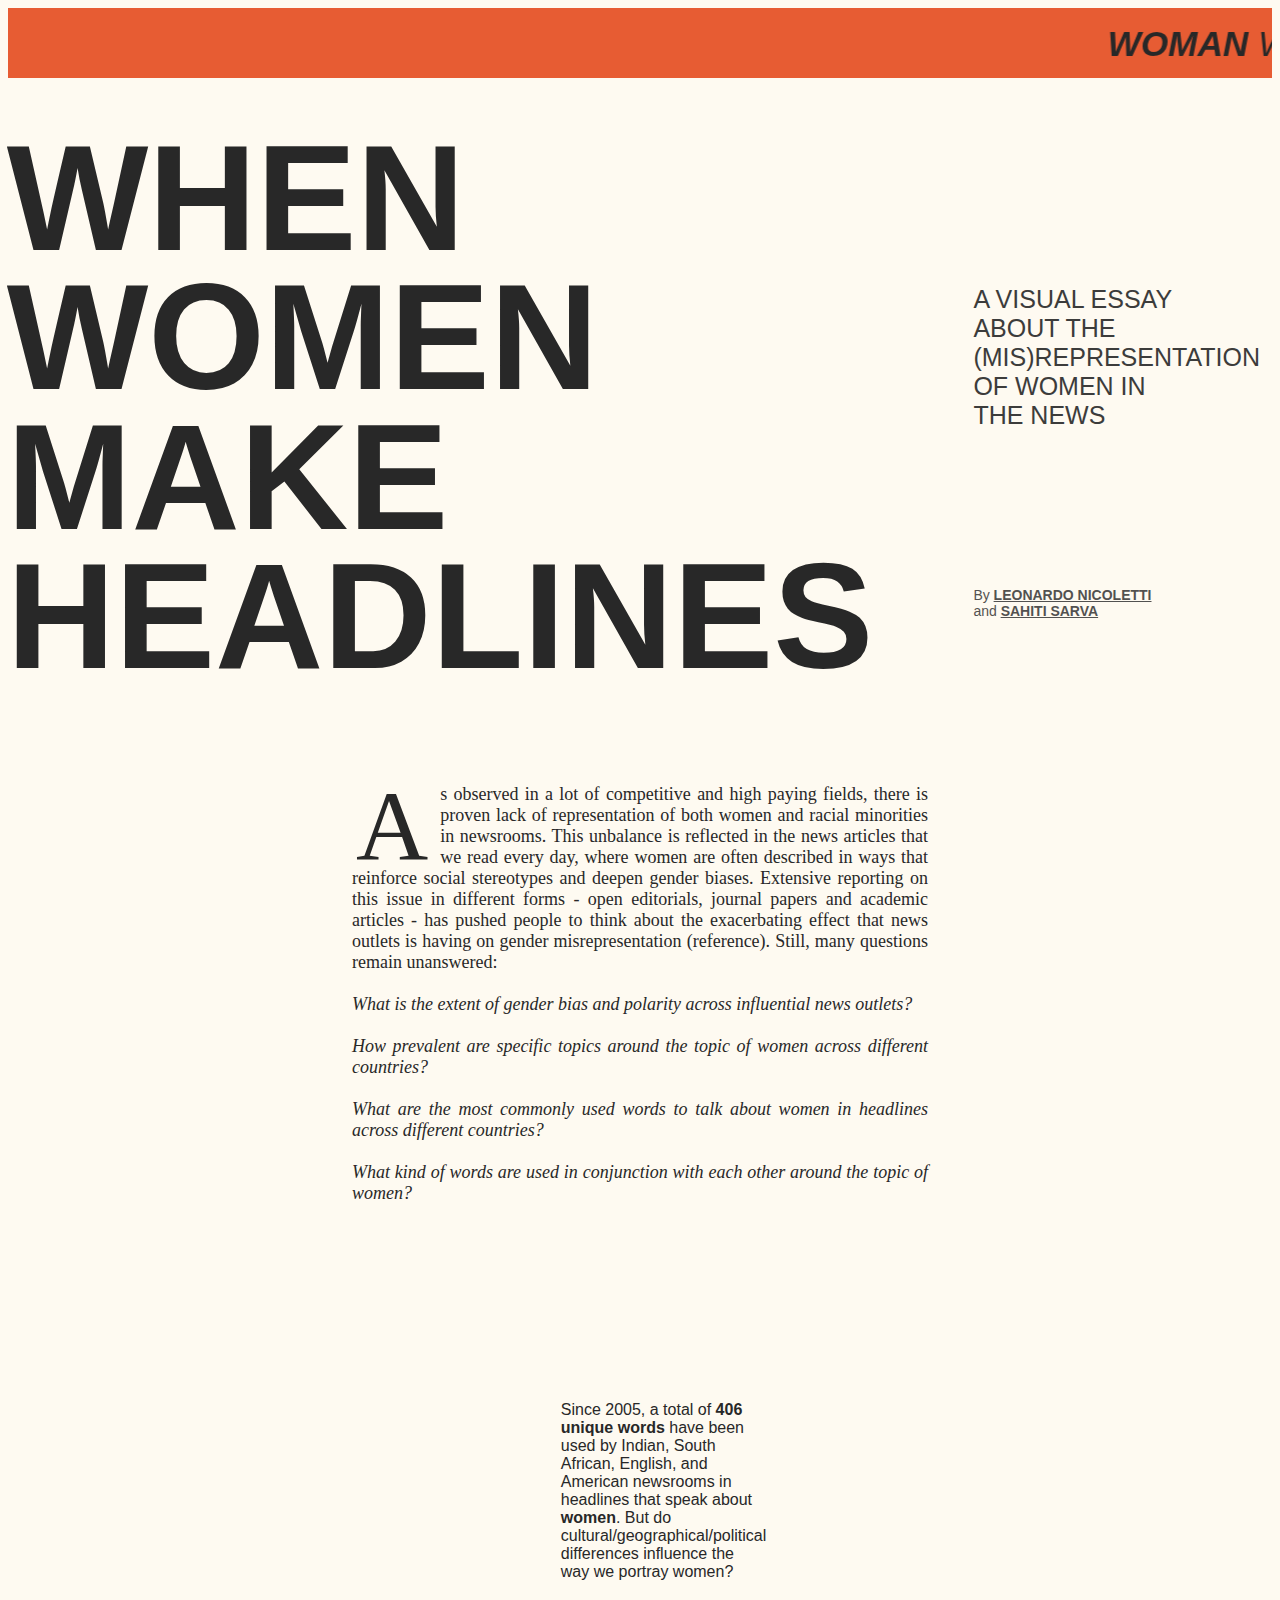
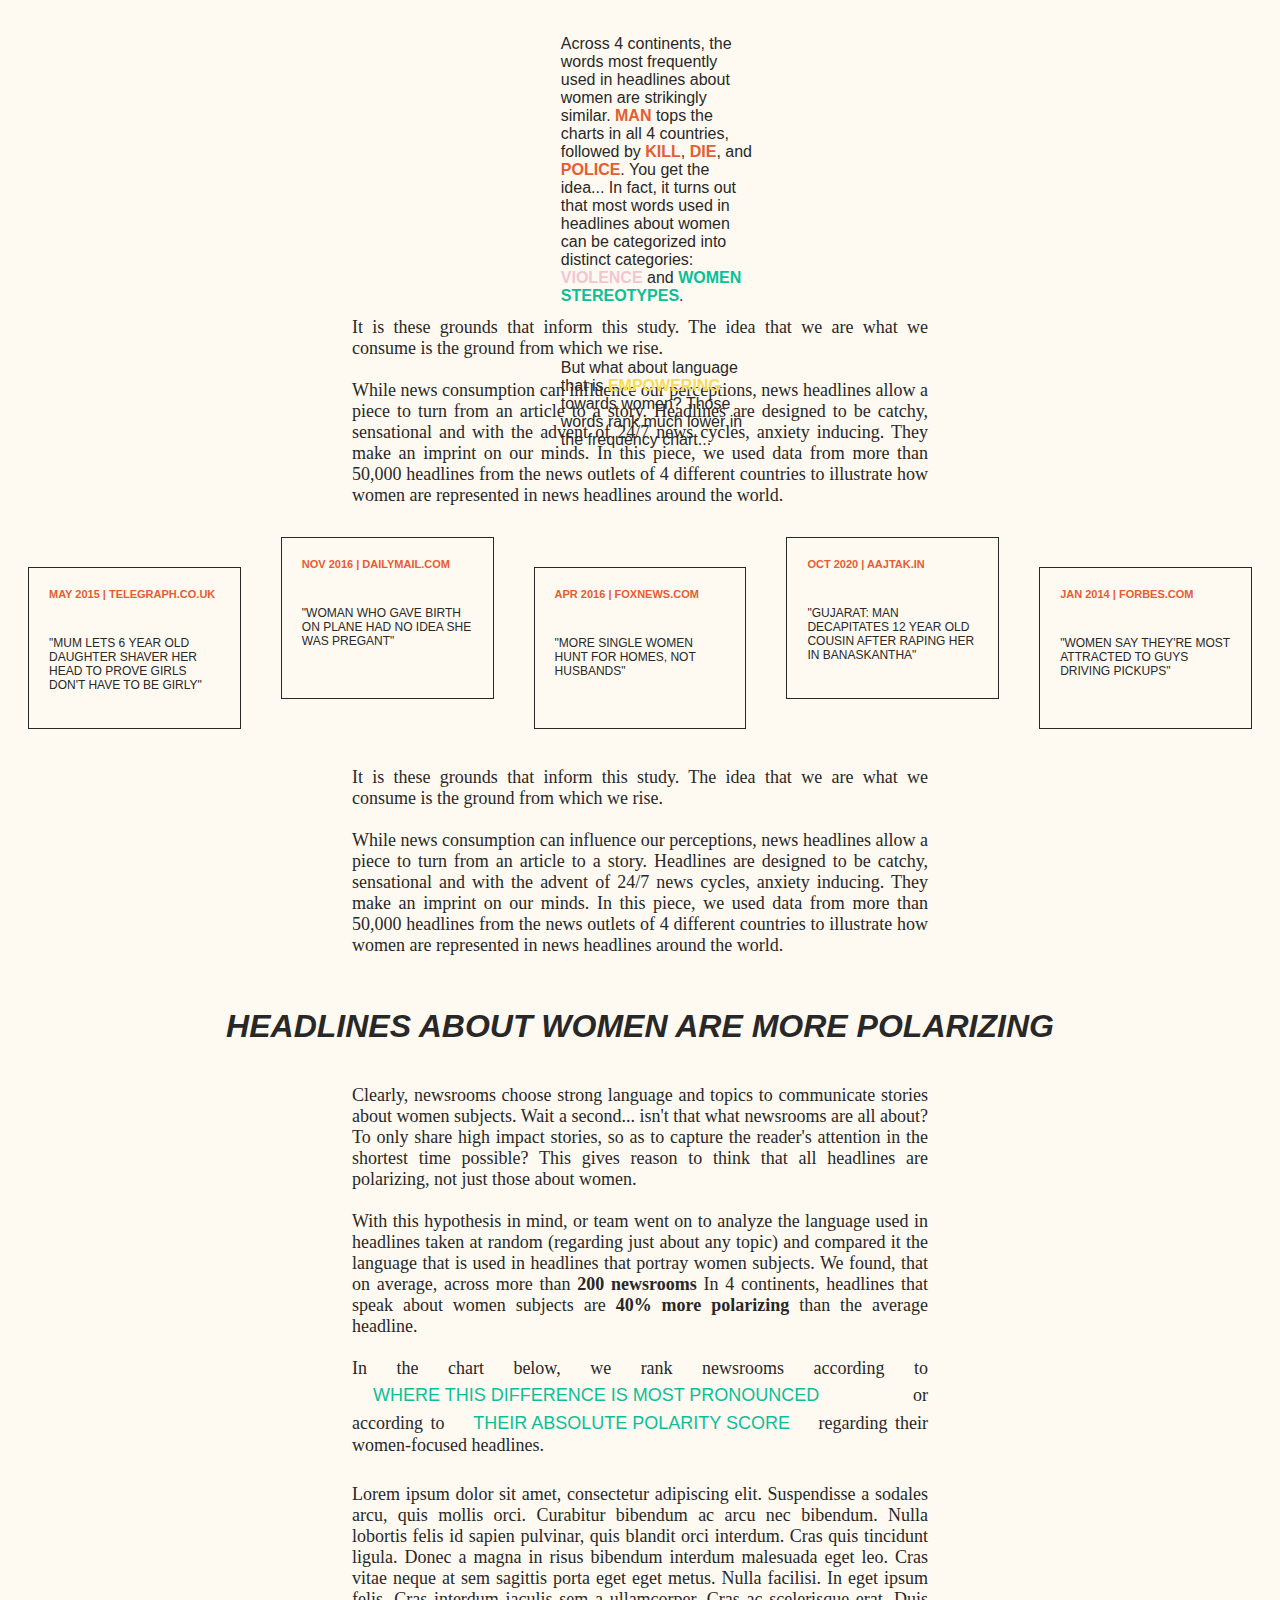
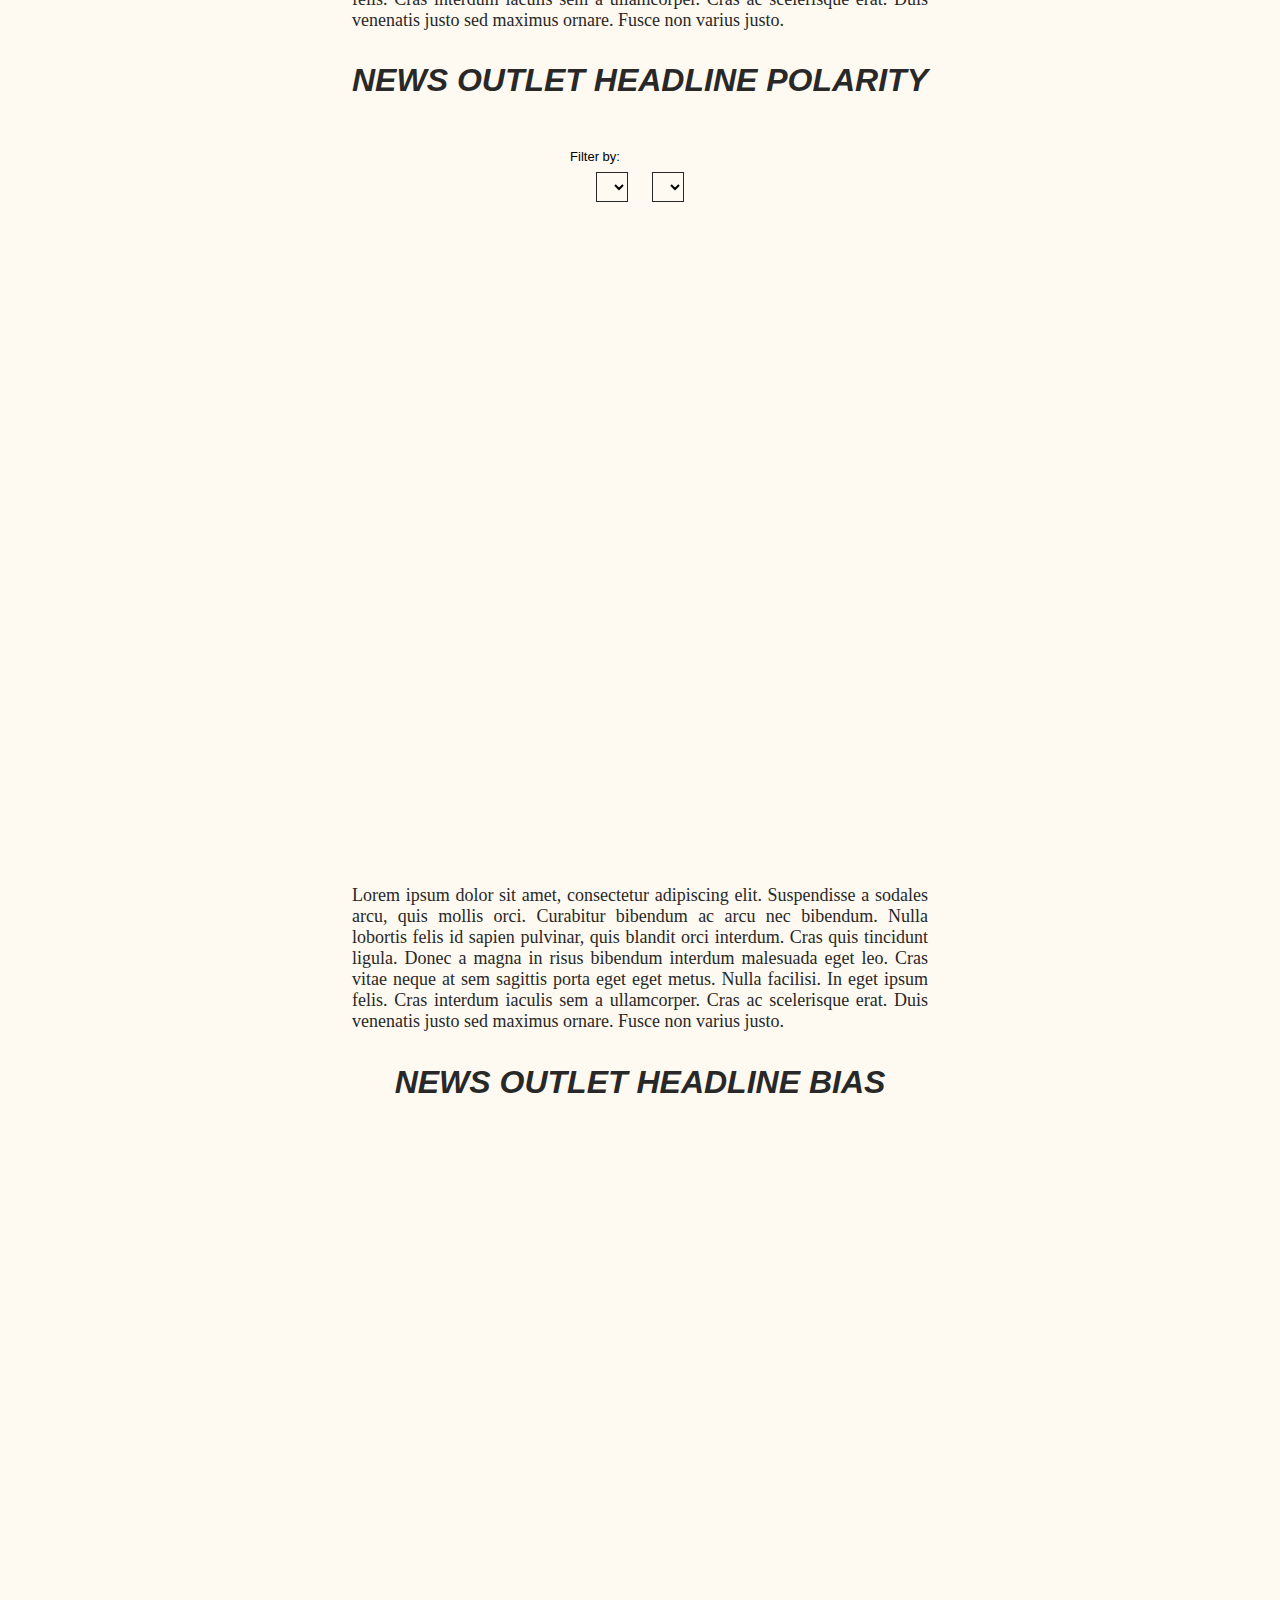
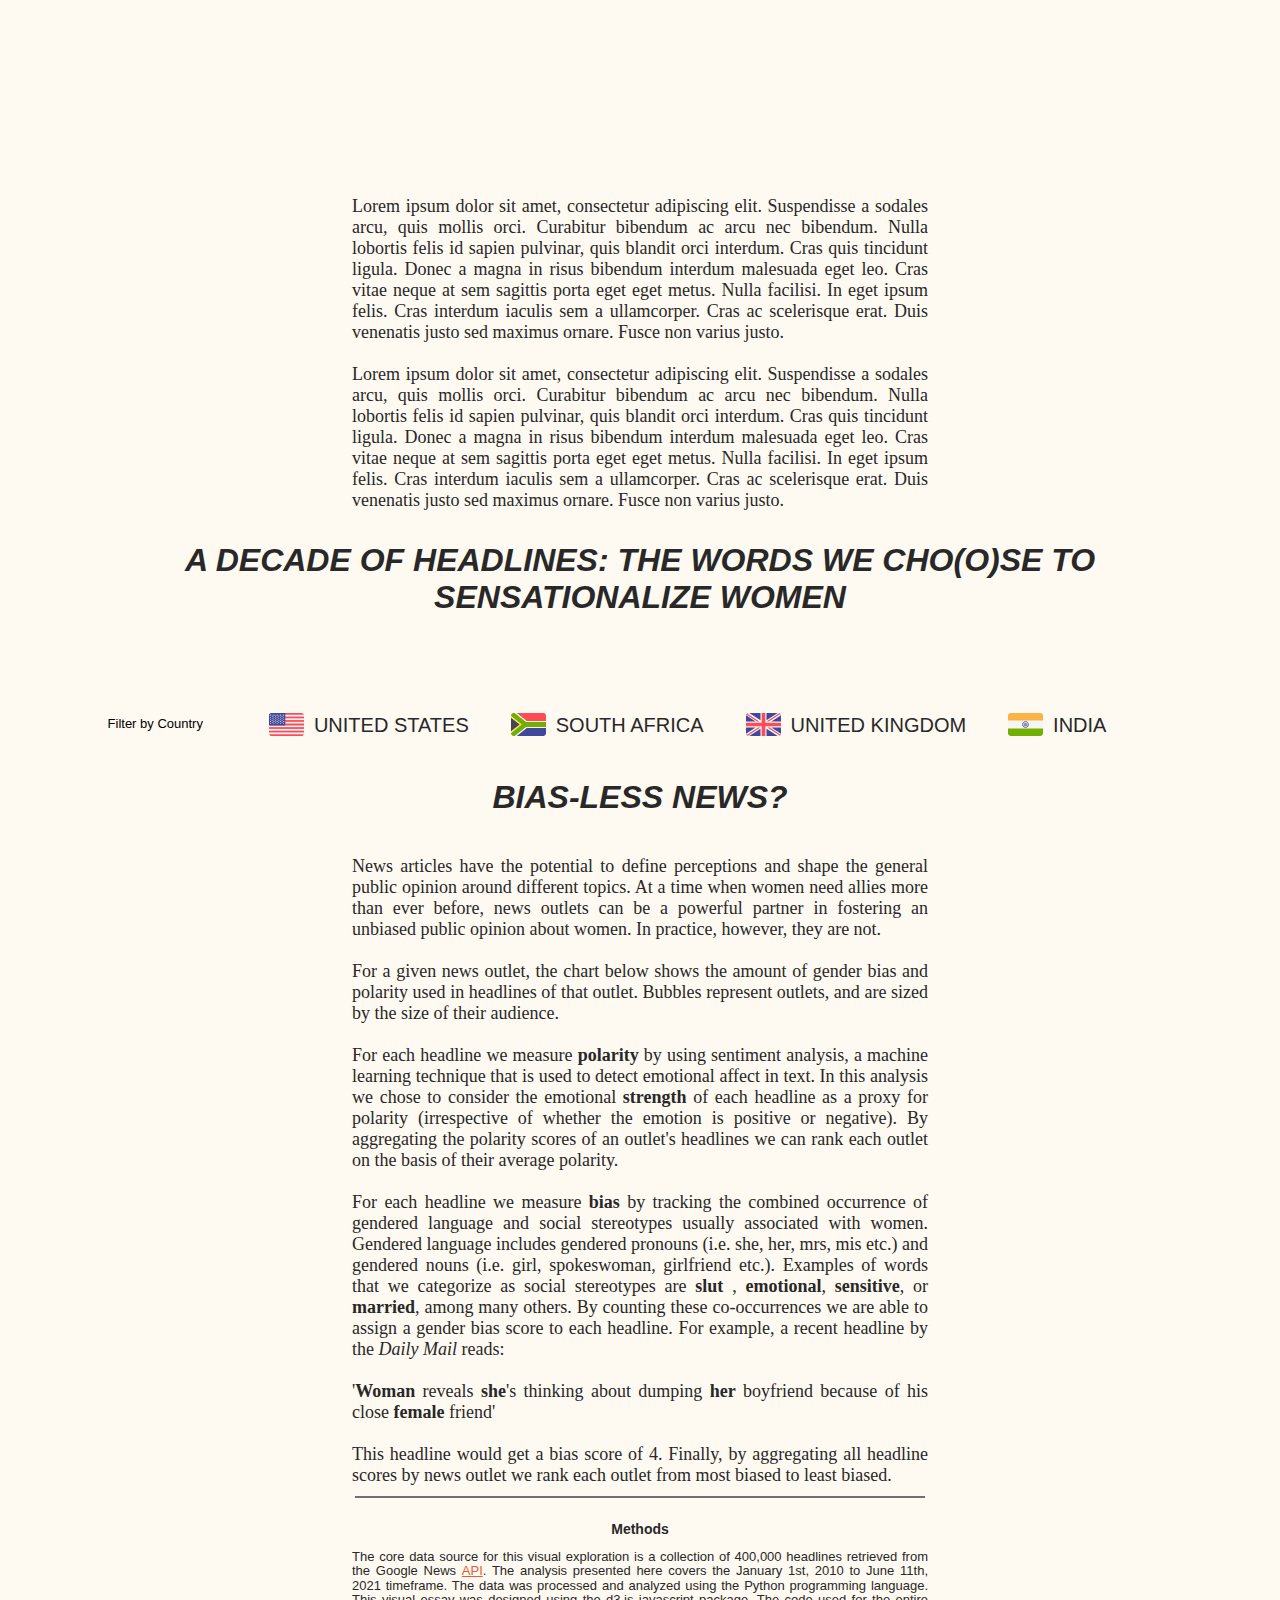
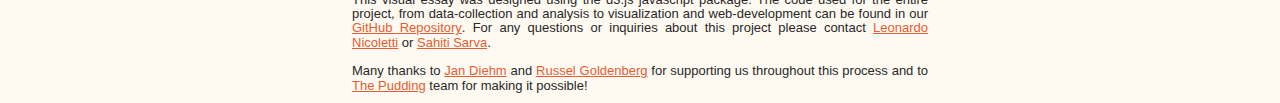
==== commit a8579f25: "update readme, start work on sticky first chart" ====
--- a/final_app/index.html
+++ b/final_app/index.html
@@ -53,7 +53,9 @@
     <!-- STACKED BAR SECTION -->
     <div class="stackedBarSection" >
       <!-- style="text-align: center;" -->
-      <svg id="stackedChart"></svg>
+      <div id="stickyStackedChart">
+        <svg id="stackedChart"></svg>
+      </div>
       <div id="stackedChartLegend">
           <p class="stackedChartDescription"> 
               Since 2005, a total of <b>406 unique words</b> have been used by Indian, South African, English, and American newsrooms in 
@@ -72,6 +74,7 @@
           </p>
       </div>
     </div>
+    <div id="endStackedbarSection"></div>
     <div class="subtitle">
       <p class="description"> 
             It is these grounds that inform this study. The idea that we are what we consume is the ground from which we rise. <br><br>
@@ -194,7 +197,7 @@
     </div> -->
     <!-- 2 TEMPORAL CHART -->
     <div class="header">
-    <h1 style = "text-align: center" class="sectionHeader">A decade of headlines: the words we cho(o)se to sensationalize women</h1>
+    <h1 style = "text-align: center" class="sectionHeader" id="waveChartSection">A decade of headlines: the words we cho(o)se to sensationalize women</h1>
     </div>
       <!-- <div class="subtitle">
         <p class="description">The charts below show the words used most frequently by news outlets to talk about women in <b>India</b>, <b>South Africa</b>,
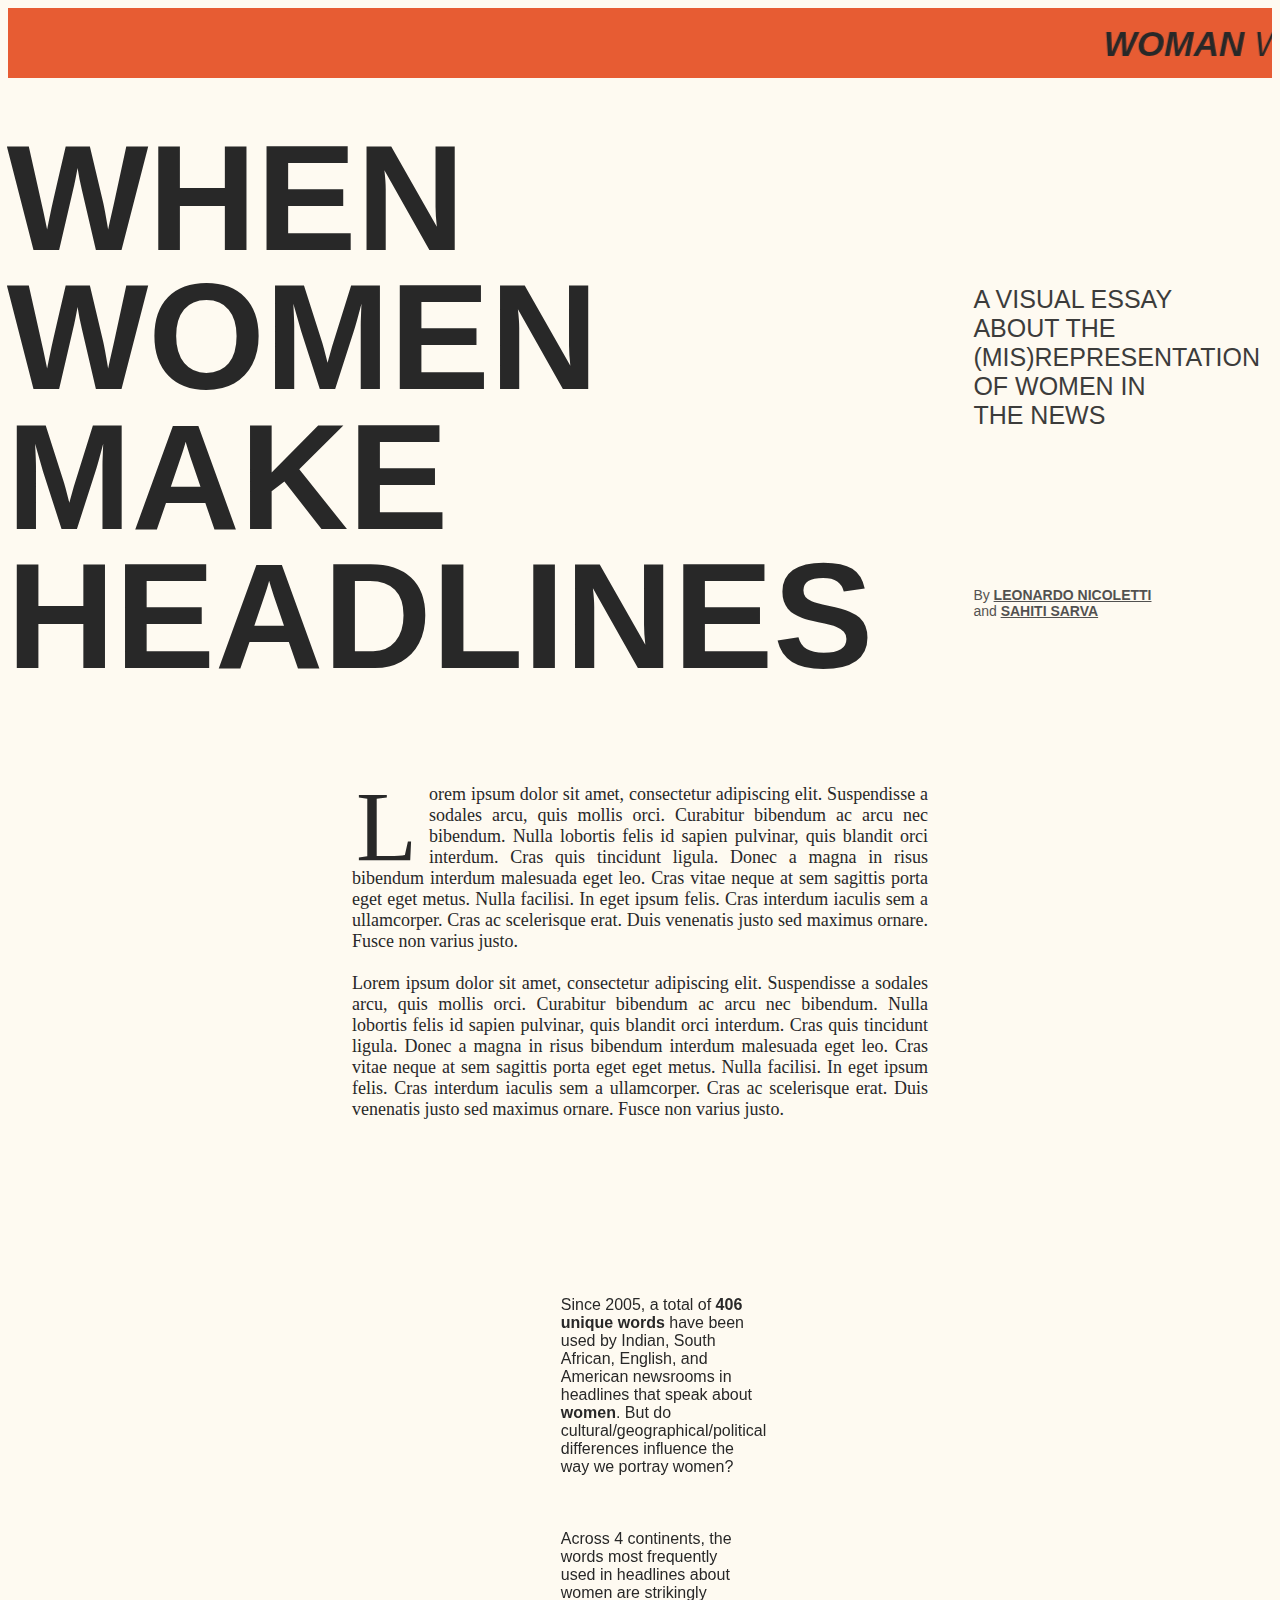
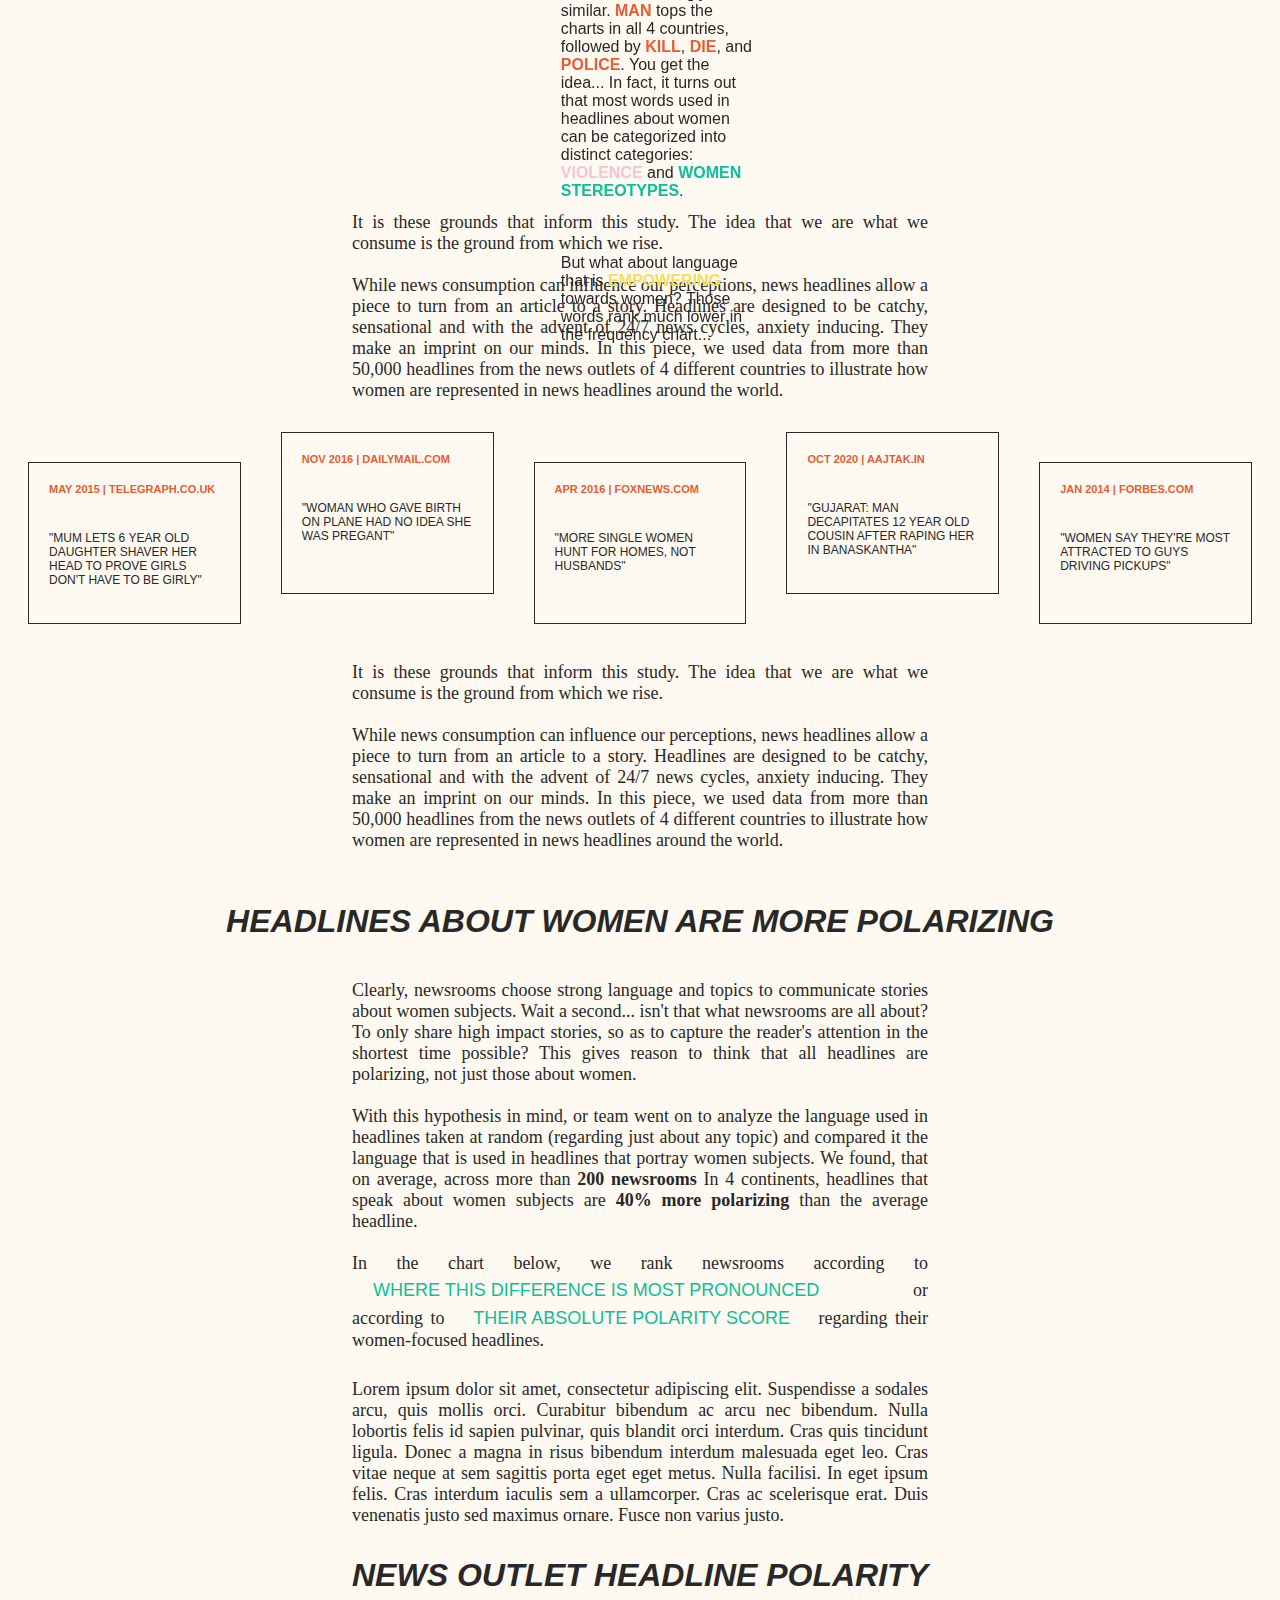
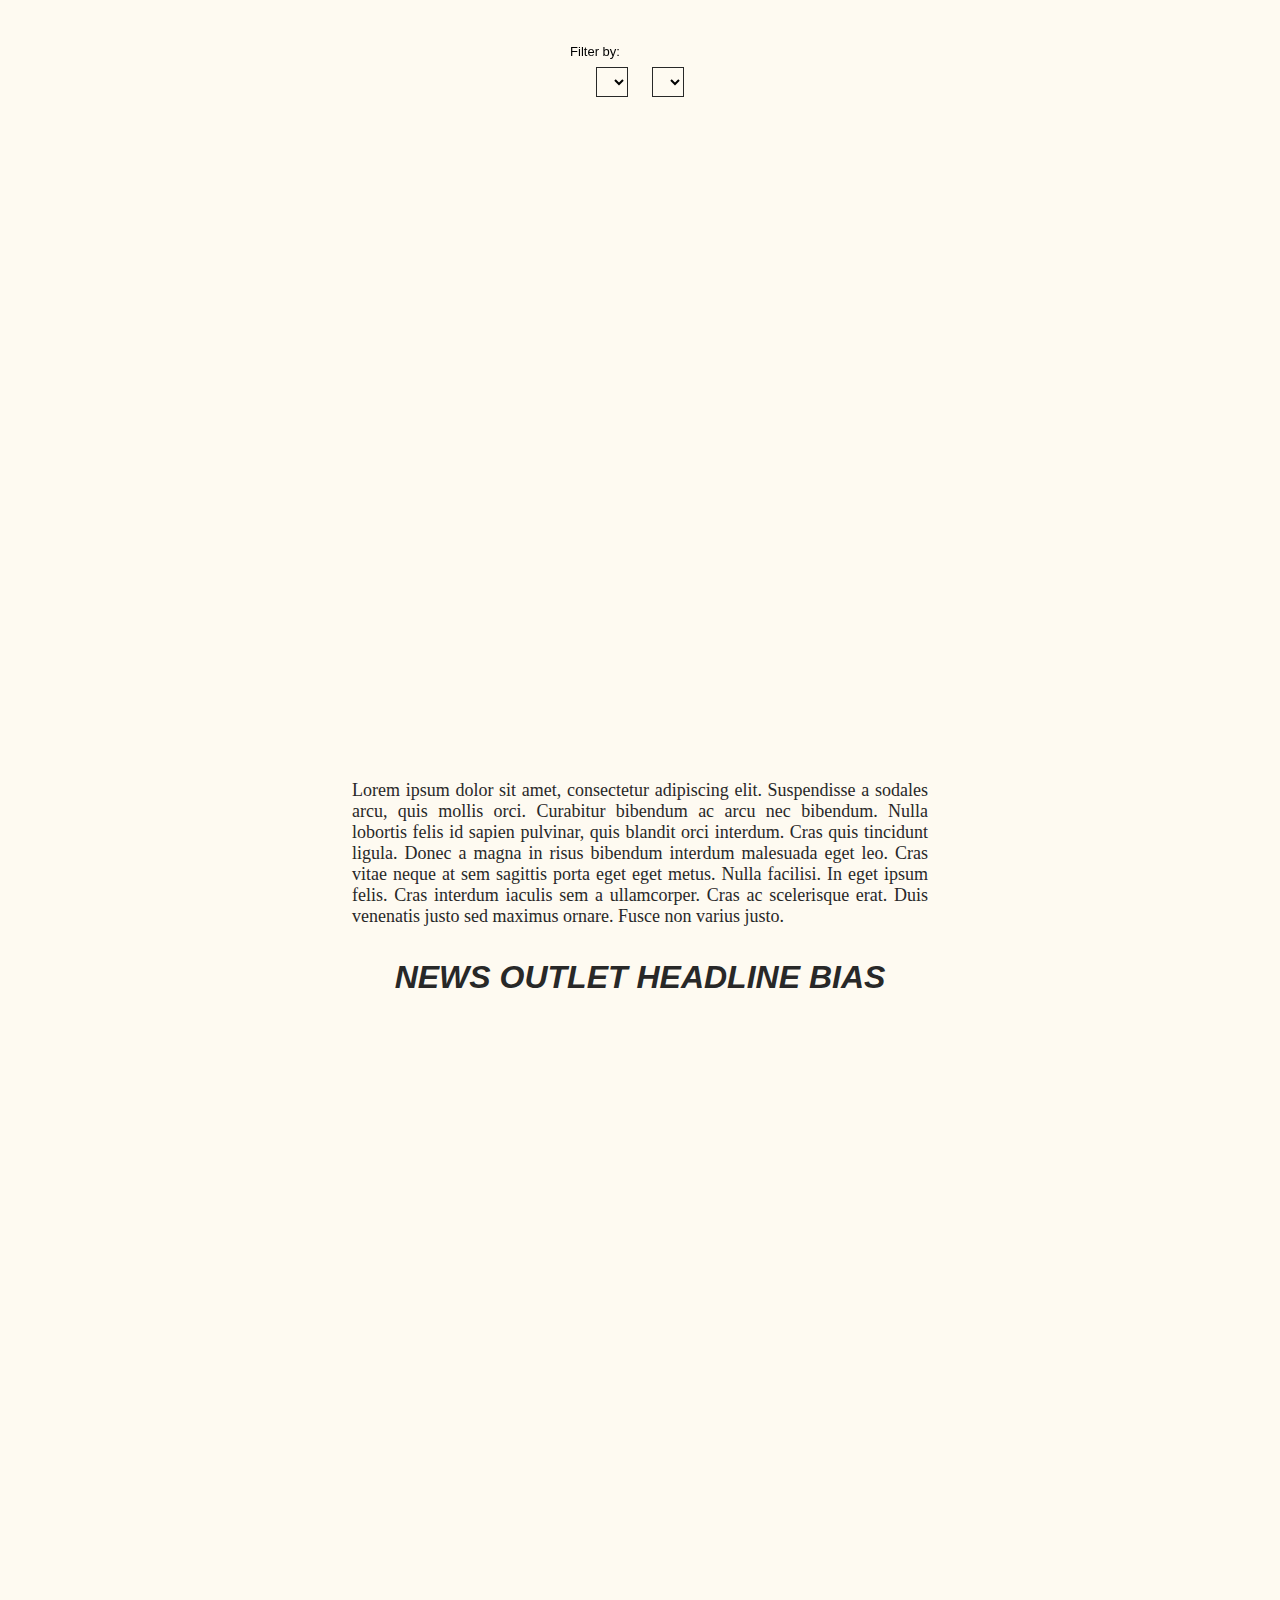
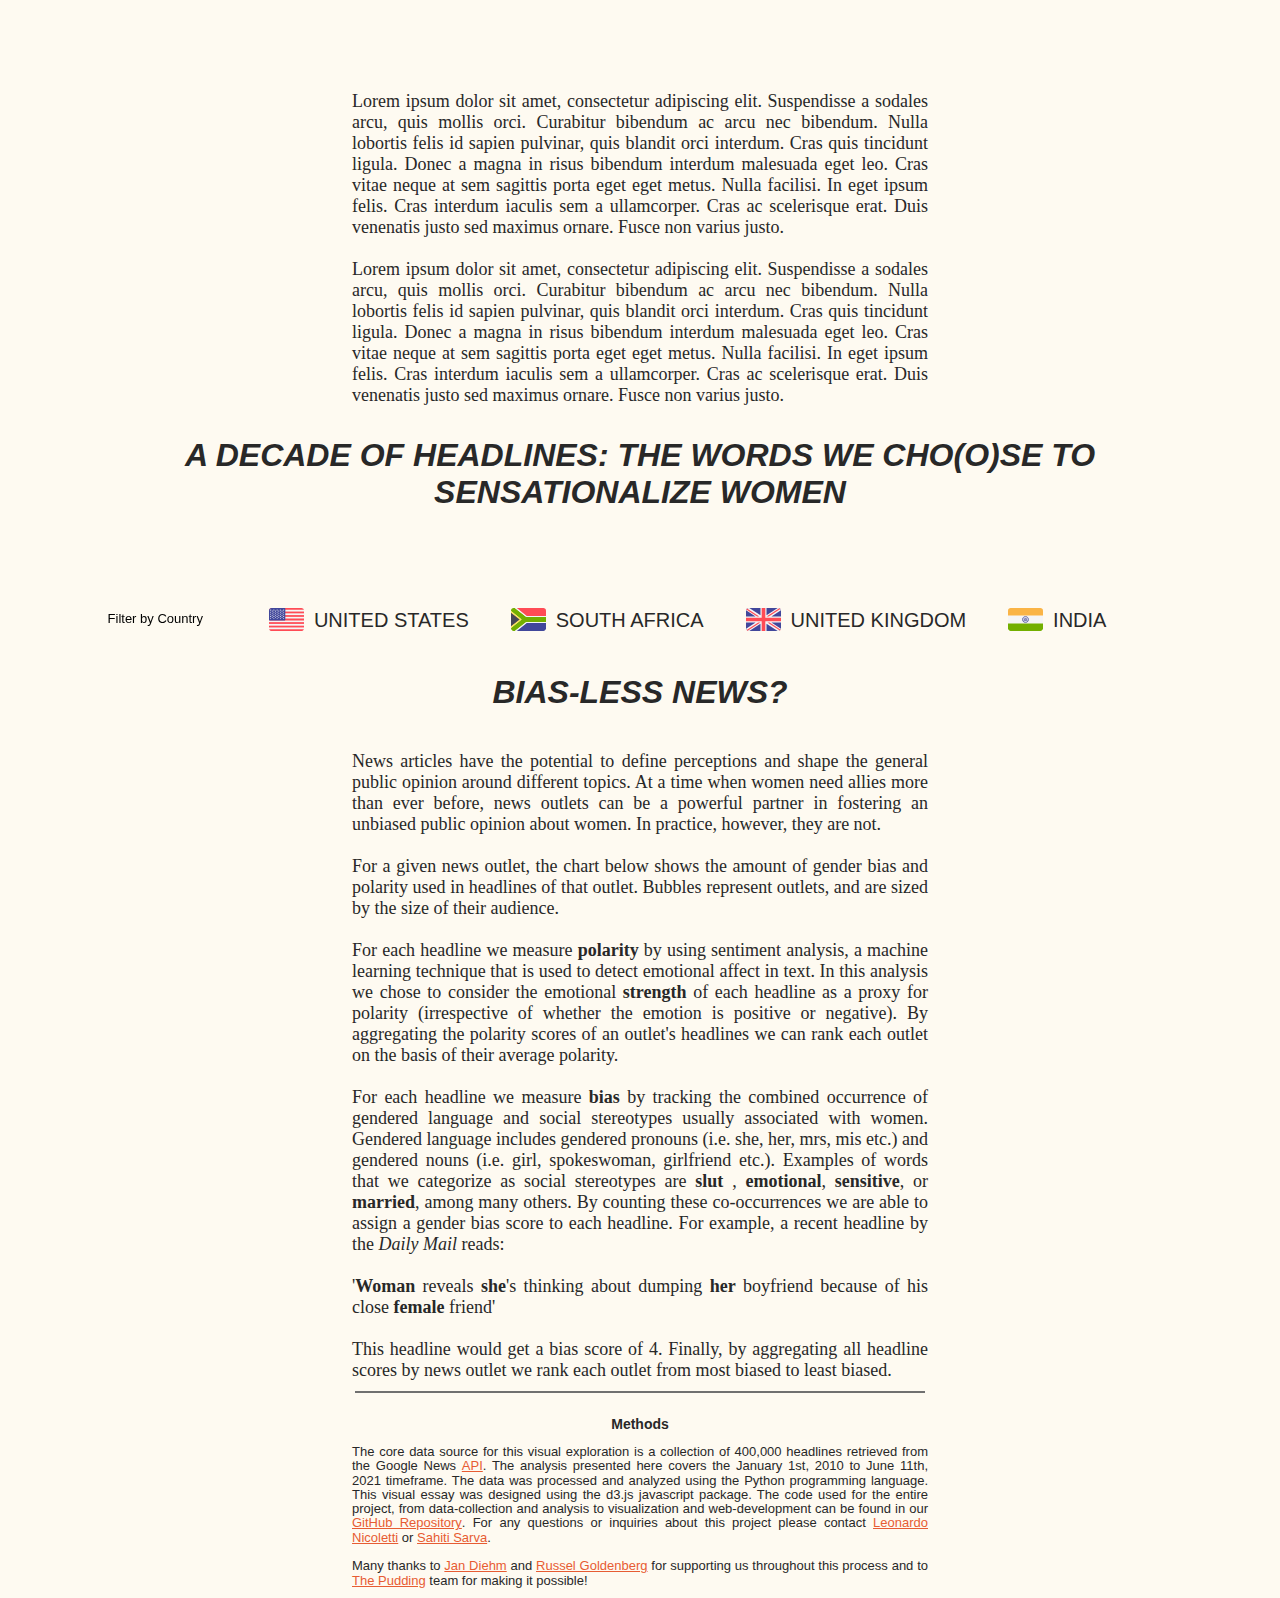
==== commit e8162b37: "stacked bars scrollytelling" ====
--- a/final_app/index.html
+++ b/final_app/index.html
@@ -38,17 +38,8 @@
     <!-- INTRO -->
     <div class="subtitle">
         <p class="description"> 
-            <span class="padded-dropcap">A</span>s observed in a lot of competitive and high paying fields, there is proven lack of representation of both women and racial 
-            minorities in newsrooms. This unbalance is reflected in the news articles that we read every day, where women are often 
-            described in ways that reinforce social stereotypes and deepen gender biases. Extensive reporting on this issue in different 
-            forms - open editorials, journal papers and academic articles - has pushed people to think about the exacerbating effect that 
-            news outlets is having on gender misrepresentation (reference). Still, many questions remain unanswered: <br> <br>
-
-            <i>What is the extent of  gender bias and polarity across influential news outlets?</i> <br> <br>
-            <i>How prevalent are specific topics around the topic of women across different countries?</i> <br> <br>
-            <i>What are the most commonly used words to talk about women in headlines across different countries?</i> <br> <br>
-            <i>What  kind  of  words  are  used  in  conjunction  with  each  other around the topic of women?</i> <br> <br>
-
+            <span class="padded-dropcap">L</span>orem ipsum dolor sit amet, consectetur adipiscing elit. Suspendisse a sodales arcu, quis mollis orci. Curabitur bibendum ac arcu nec bibendum. Nulla lobortis felis id sapien pulvinar, quis blandit orci interdum. Cras quis tincidunt ligula. Donec a magna in risus bibendum interdum malesuada eget leo. Cras vitae neque at sem sagittis porta eget eget metus. Nulla facilisi. In eget ipsum felis. Cras interdum iaculis sem a ullamcorper. Cras ac scelerisque erat. Duis venenatis justo sed maximus ornare. Fusce non varius justo.<br><br>
+            Lorem ipsum dolor sit amet, consectetur adipiscing elit. Suspendisse a sodales arcu, quis mollis orci. Curabitur bibendum ac arcu nec bibendum. Nulla lobortis felis id sapien pulvinar, quis blandit orci interdum. Cras quis tincidunt ligula. Donec a magna in risus bibendum interdum malesuada eget leo. Cras vitae neque at sem sagittis porta eget eget metus. Nulla facilisi. In eget ipsum felis. Cras interdum iaculis sem a ullamcorper. Cras ac scelerisque erat. Duis venenatis justo sed maximus ornare. Fusce non varius justo.
     </div>
     <!-- STACKED BAR SECTION -->
     <div class="stackedBarSection" >
--- a/final_app/styles_light.css
+++ b/final_app/styles_light.css
@@ -1005,12 +1005,25 @@
     /* text-align: center; */
     margin: auto;
     width: 60%;
+    /* overflow: auto; */
     /* align-items: center; */
 }
+
+/* #stickyStackedChart {
+    align-self: flex-start;
+} */
+
+#stickyStackedChart {
+    position: sticky;
+    top: 0;
+    align-self: flex-start; /* <-- this is the fix */
+    /* background-color: red;  Not necessary -- for example only */
+  }
 
 /* #stackedChart {
     text-align: center;
 }
+
 
 #stackedChartLegend {
     text-align: center;
